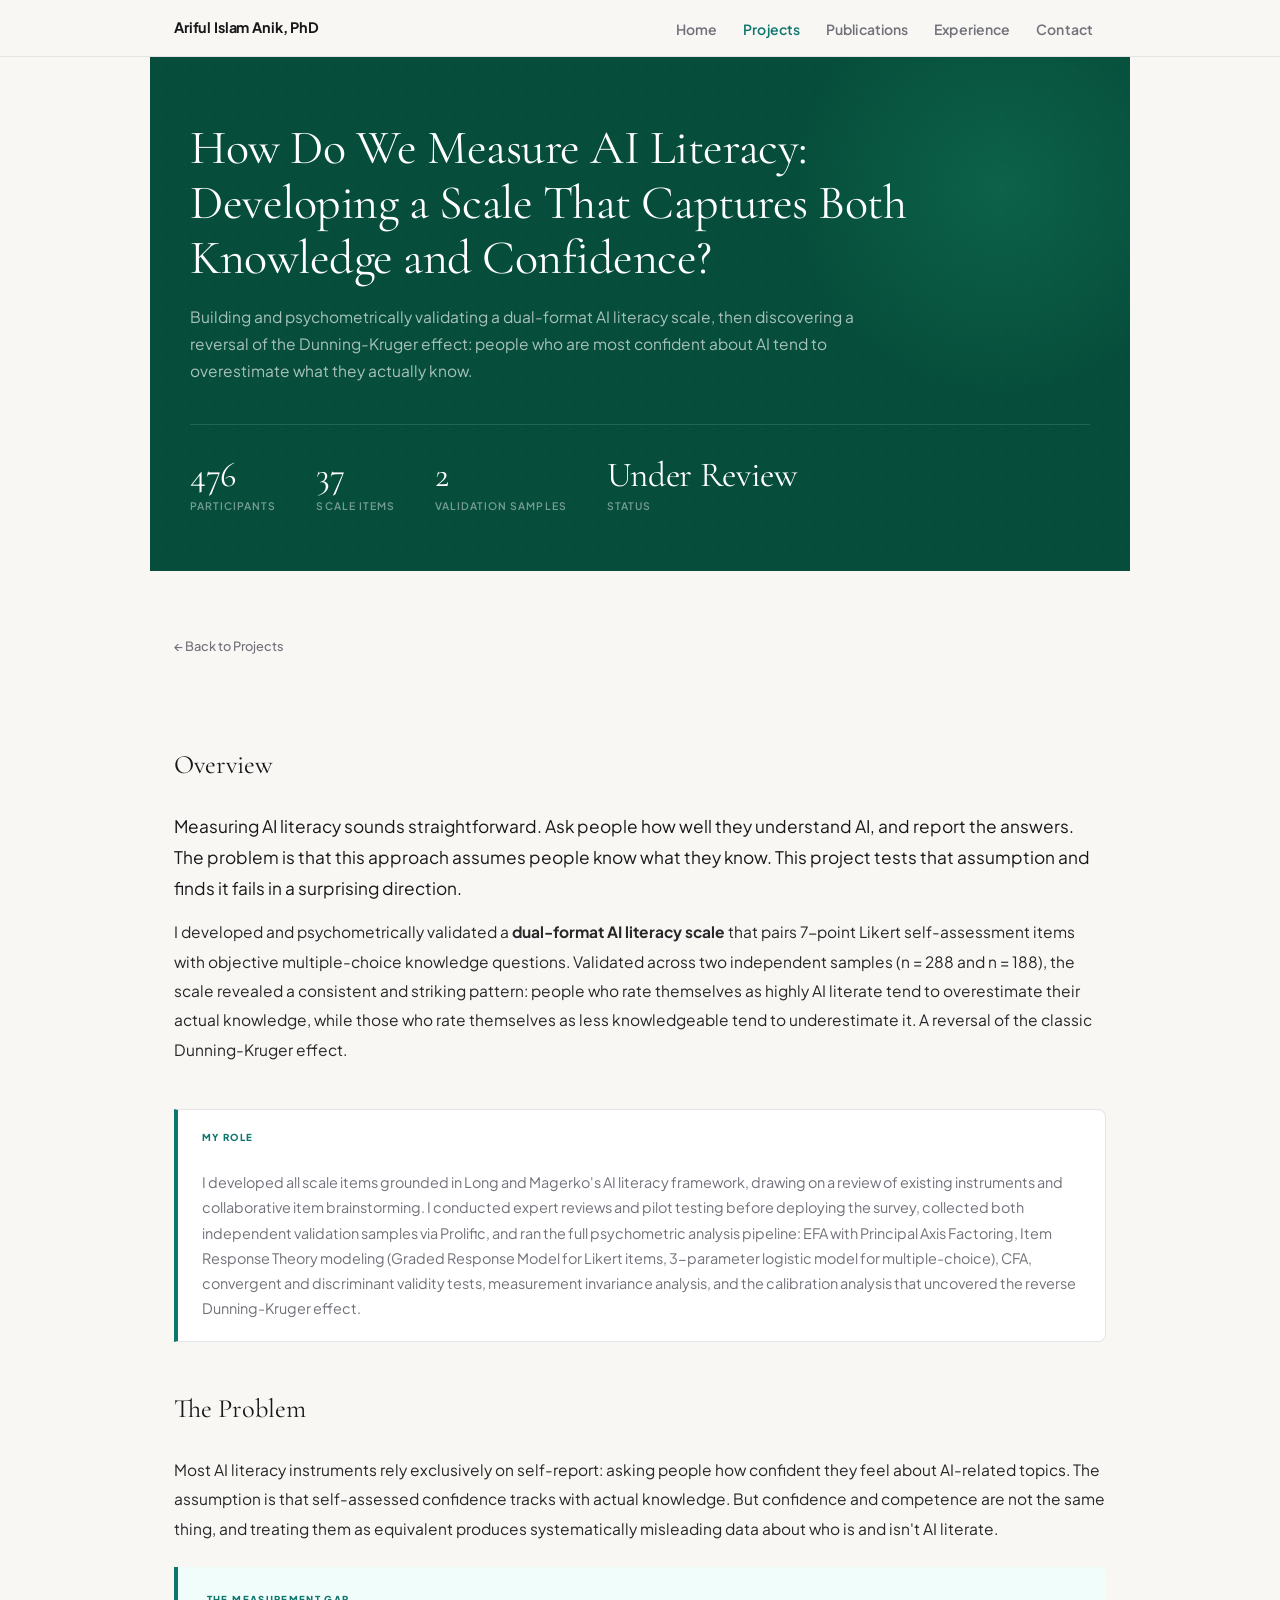
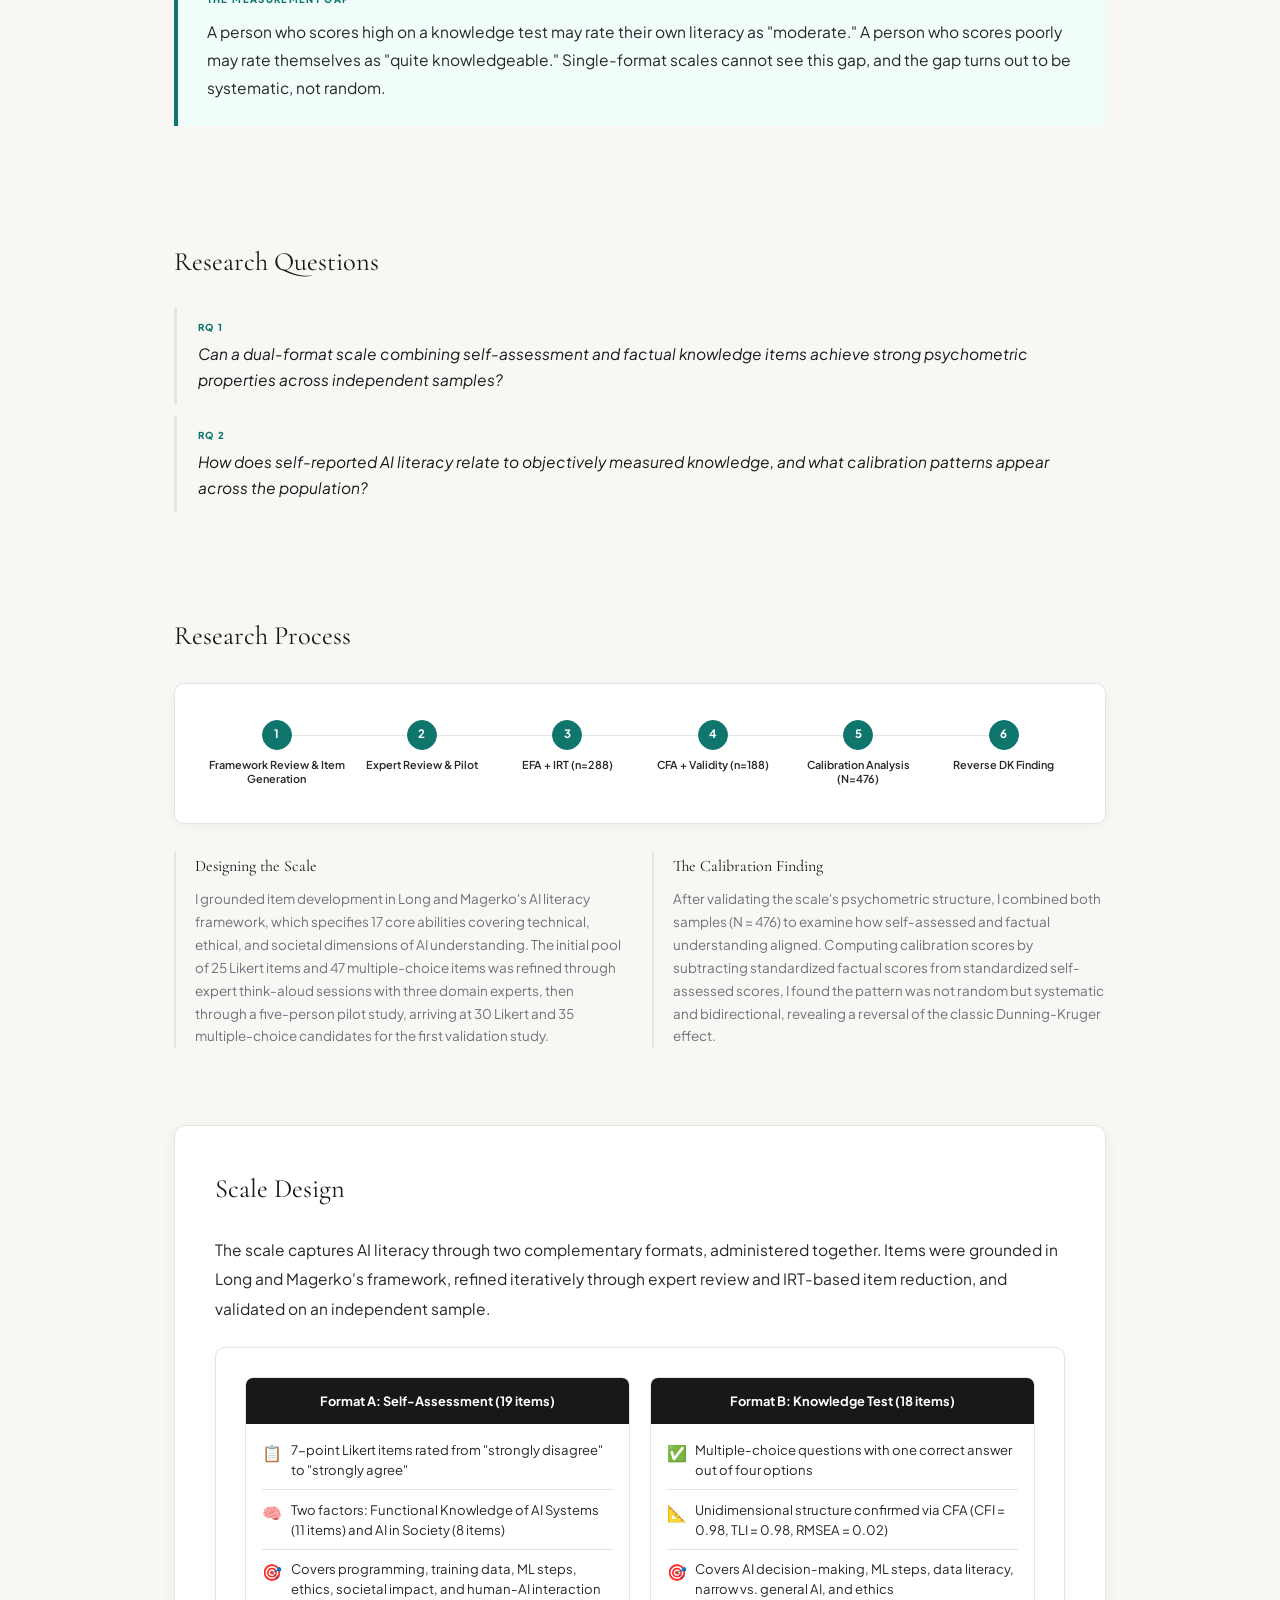
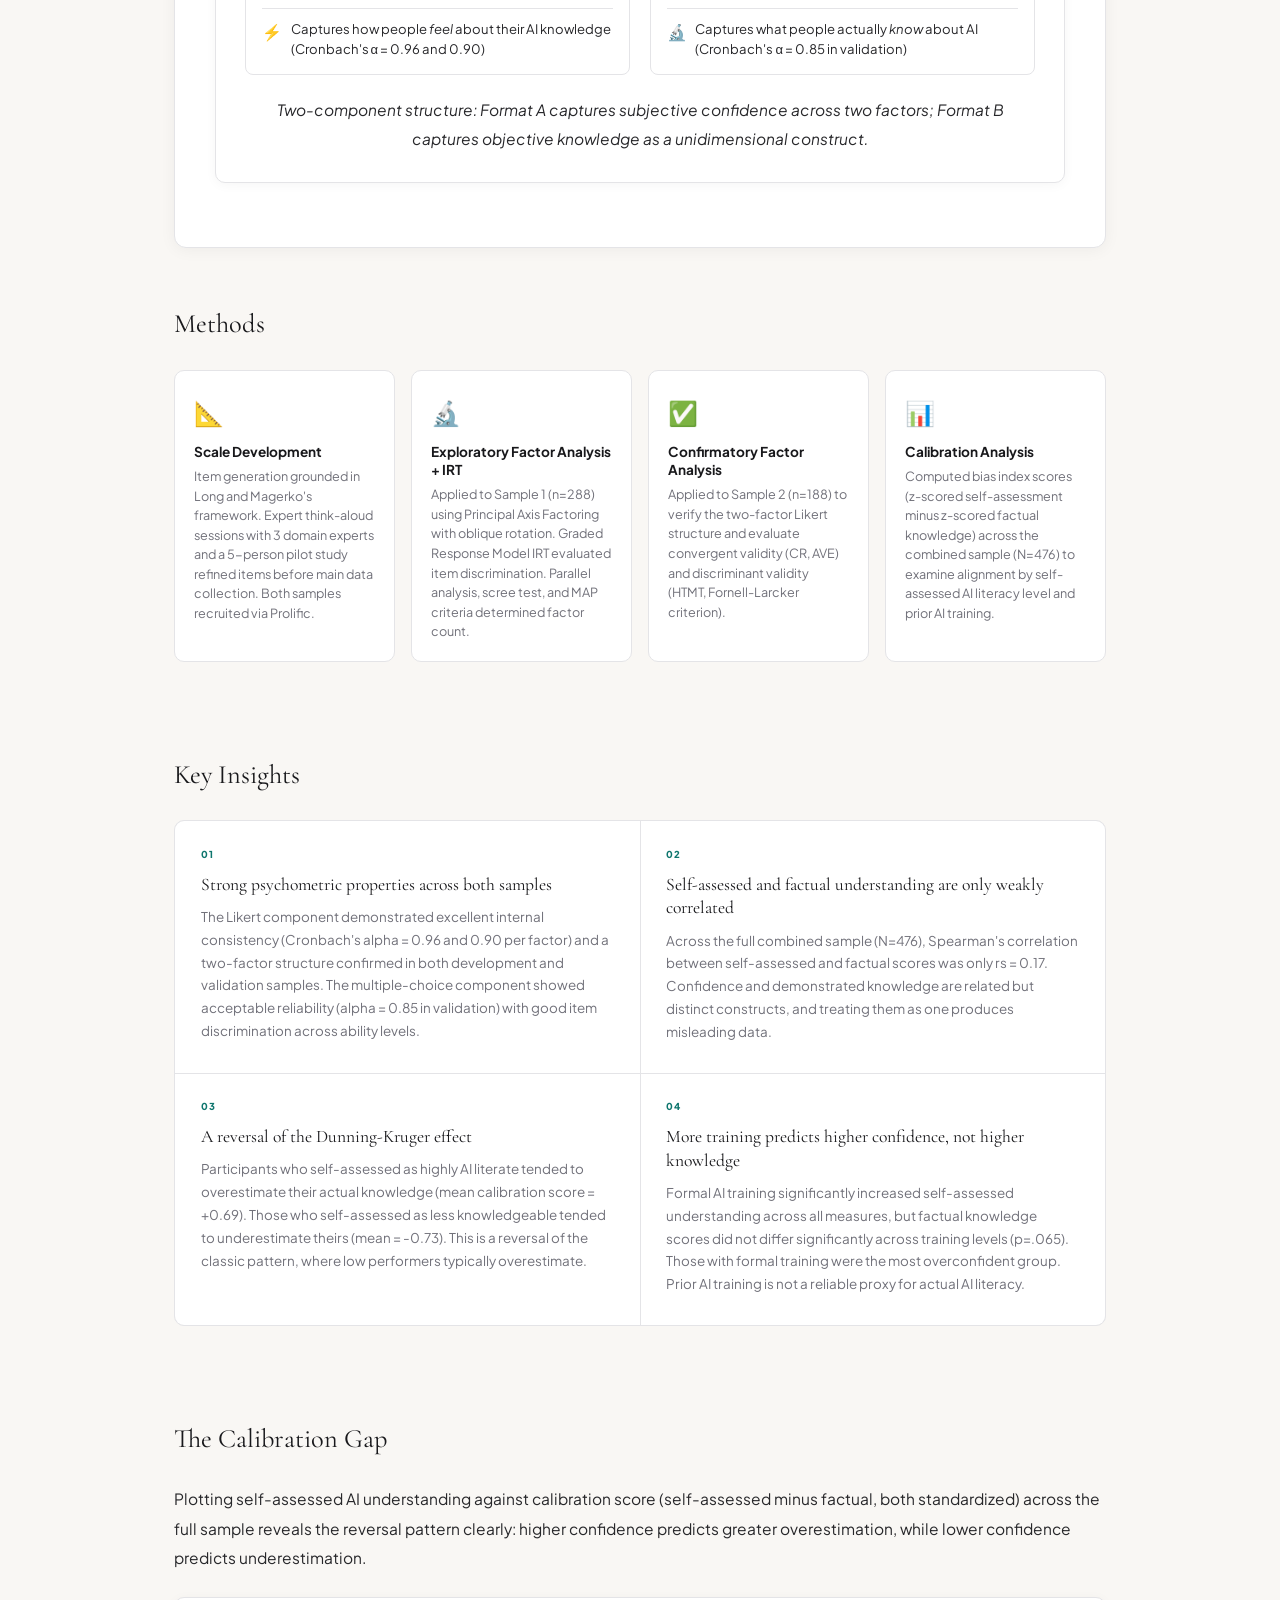
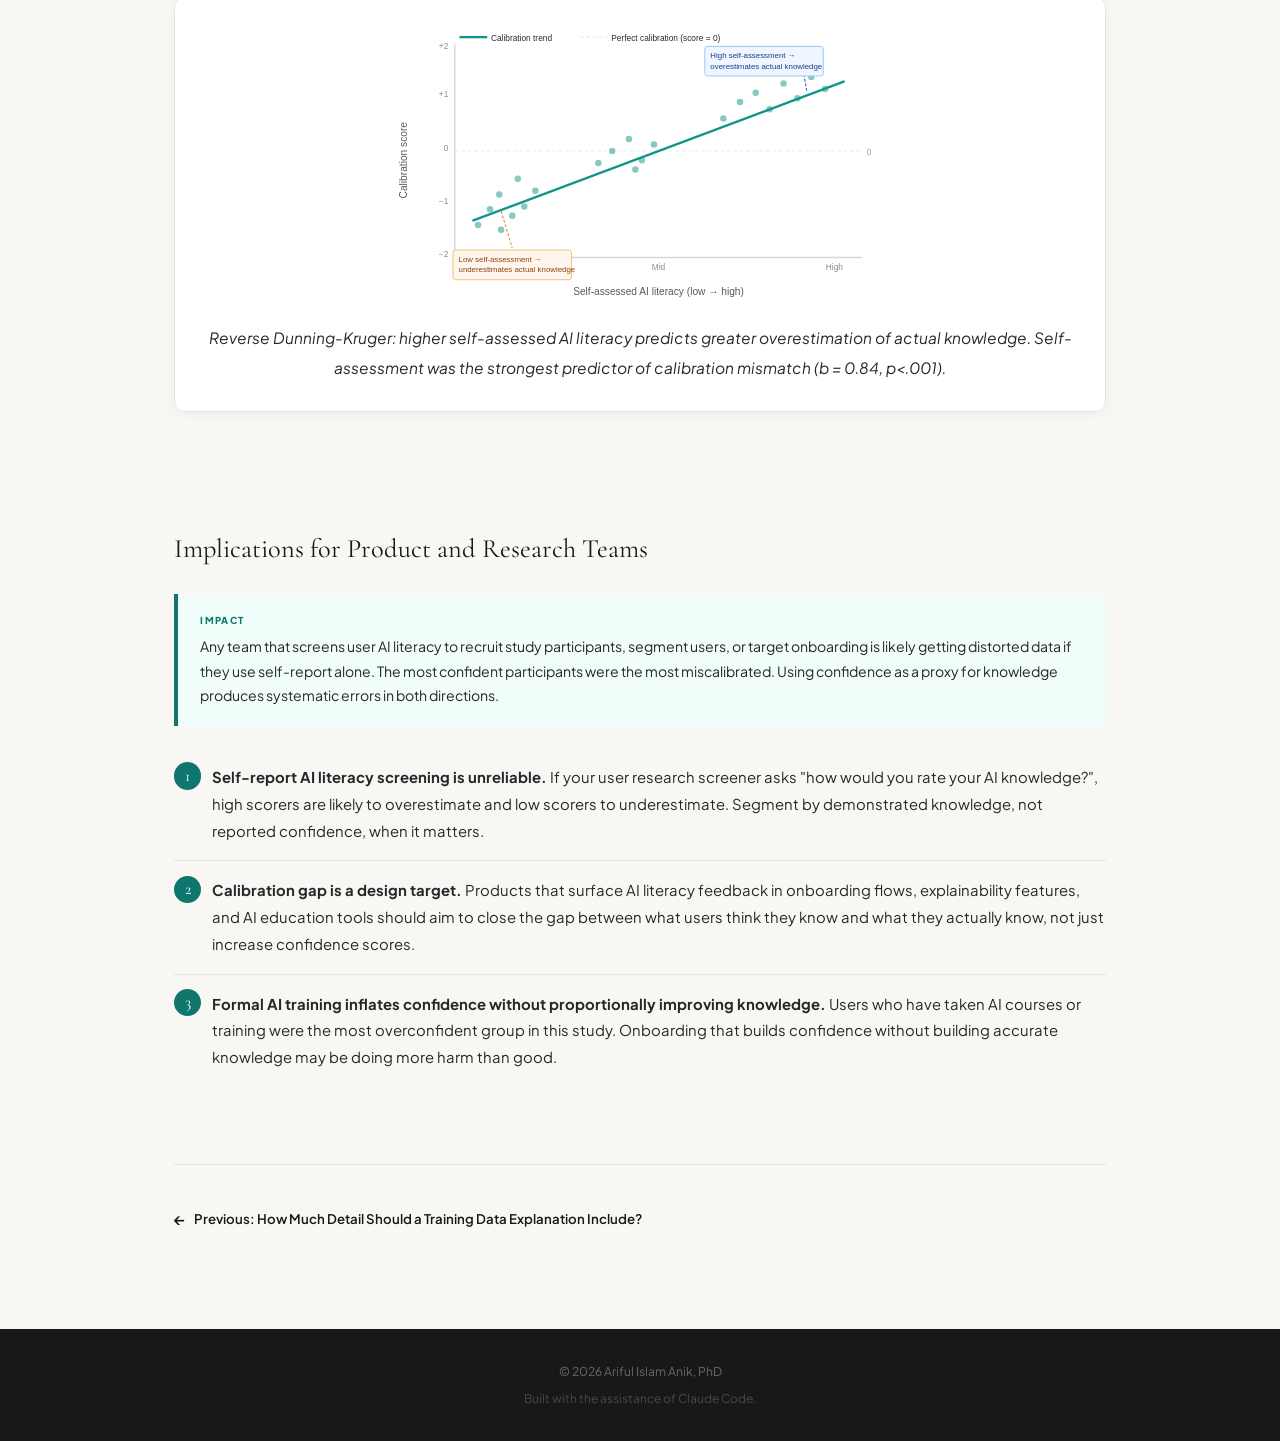
==== project-ailiteracy.html @ 16ef01c2 "Redesign industry portfolio: new visual identity and content updates - New font pairing (Cormorant G" ====
<!DOCTYPE html>
<html lang="en">
<head>
  <meta charset="UTF-8" />
  <meta name="viewport" content="width=device-width, initial-scale=1.0" />
  <title>How Do We Measure AI Literacy: Developing a Scale That Captures Both Knowledge and Confidence? | Ariful Islam Anik, PhD</title>
  <link rel="stylesheet" href="style.css" />
</head>
<body>

<header class="site-header">
  <nav class="nav-inner">
    <span class="nav-brand">Ariful Islam Anik, PhD</span>
    <ul class="nav-links">
      <li><a href="index.html">Home</a></li>
      <li><a href="projects.html" class="active">Projects</a></li>
      <li><a href="publications.html">Publications</a></li>
      <li><a href="service.html">Experience</a></li>
      <li><a href="index.html#contact">Contact</a></li>
    </ul>
  </nav>
</header>

<main class="page-wrap">

  <!-- Hero -->
  <div class="proj-hero c4">
    <h1>How Do We Measure AI Literacy: Developing a Scale That Captures Both Knowledge and Confidence?</h1>
    <p class="proj-tagline">Building and psychometrically validating a dual-format AI literacy scale, then discovering a reversal of the Dunning-Kruger effect: people who are most confident about AI tend to overestimate what they actually know.</p>
    <div class="hero-stats">
      <div class="hero-stat">
        <div class="hero-stat-val">476</div>
        <div class="hero-stat-label">Participants</div>
      </div>
      <div class="hero-stat">
        <div class="hero-stat-val">37</div>
        <div class="hero-stat-label">Scale Items</div>
      </div>
      <div class="hero-stat">
        <div class="hero-stat-val">2</div>
        <div class="hero-stat-label">Validation Samples</div>
      </div>
      <div class="hero-stat">
        <div class="hero-stat-val">Under Review</div>
        <div class="hero-stat-label">Status</div>
      </div>
    </div>
  </div>

  <a class="back-link" href="projects.html">← Back to Projects</a>

  <!-- Overview -->
  <div class="detail-section">
    <h2>Overview</h2>
    <p class="section-lead">
      Measuring AI literacy sounds straightforward. Ask people how well they understand AI,
      and report the answers. The problem is that this approach assumes people know what they know.
      This project tests that assumption and finds it fails in a surprising direction.
    </p>
    <p>
      I developed and psychometrically validated a <strong>dual-format AI literacy scale</strong>
      that pairs 7-point Likert self-assessment items with objective multiple-choice knowledge questions.
      Validated across two independent samples (n&thinsp;=&thinsp;288 and n&thinsp;=&thinsp;188),
      the scale revealed a consistent and striking pattern: people who rate themselves as highly
      AI literate tend to overestimate their actual knowledge, while those who rate themselves
      as less knowledgeable tend to underestimate it. A reversal of the classic Dunning-Kruger effect.
    </p>
  </div>

  <!-- My Role -->
  <div class="my-role-block">
    <div class="my-role-label">My Role</div>
    <p>I developed all scale items grounded in Long and Magerko's AI literacy framework, drawing on a review of existing instruments and collaborative item brainstorming. I conducted expert reviews and pilot testing before deploying the survey, collected both independent validation samples via Prolific, and ran the full psychometric analysis pipeline: EFA with Principal Axis Factoring, Item Response Theory modeling (Graded Response Model for Likert items, 3-parameter logistic model for multiple-choice), CFA, convergent and discriminant validity tests, measurement invariance analysis, and the calibration analysis that uncovered the reverse Dunning-Kruger effect.</p>
  </div>

  <!-- Problem -->
  <div class="detail-section">
    <h2>The Problem</h2>
    <p>
      Most AI literacy instruments rely exclusively on self-report: asking people how confident they
      feel about AI-related topics. The assumption is that self-assessed confidence tracks with
      actual knowledge. But confidence and competence are not the same thing, and treating them
      as equivalent produces systematically misleading data about who is and isn't AI literate.
    </p>
    <div class="highlight-box">
      <h4>The Measurement Gap</h4>
      <p>A person who scores high on a knowledge test may rate their own literacy as "moderate." A person who scores poorly may rate themselves as "quite knowledgeable." Single-format scales cannot see this gap, and the gap turns out to be systematic, not random.</p>
    </div>
  </div>

  <!-- Research Questions -->
  <div class="detail-section">
    <h2>Research Questions</h2>
    <div class="rq-block">
      <div class="rq-label">RQ 1</div>
      <p>Can a dual-format scale combining self-assessment and factual knowledge items achieve strong psychometric properties across independent samples?</p>
    </div>
    <div class="rq-block">
      <div class="rq-label">RQ 2</div>
      <p>How does self-reported AI literacy relate to objectively measured knowledge, and what calibration patterns appear across the population?</p>
    </div>
  </div>

  <!-- Research Process -->
  <div class="detail-section">
    <h2>Research Process</h2>
    <div class="visual-wrap">
      <div class="process-steps">
        <div class="process-step active">
          <div class="step-circle">1</div>
          <div class="step-label">Framework Review &amp; Item Generation</div>
        </div>
        <div class="process-step active">
          <div class="step-circle">2</div>
          <div class="step-label">Expert Review &amp; Pilot</div>
        </div>
        <div class="process-step active">
          <div class="step-circle">3</div>
          <div class="step-label">EFA + IRT (n=288)</div>
        </div>
        <div class="process-step active">
          <div class="step-circle">4</div>
          <div class="step-label">CFA + Validity (n=188)</div>
        </div>
        <div class="process-step active">
          <div class="step-circle">5</div>
          <div class="step-label">Calibration Analysis (N=476)</div>
        </div>
        <div class="process-step active">
          <div class="step-circle">6</div>
          <div class="step-label">Reverse DK Finding</div>
        </div>
      </div>
    </div>

    <div class="process-narrative">
      <div class="process-narrative-block">
        <h4>Designing the Scale</h4>
        <p>I grounded item development in Long and Magerko's AI literacy framework, which specifies 17 core abilities covering technical, ethical, and societal dimensions of AI understanding. The initial pool of 25 Likert items and 47 multiple-choice items was refined through expert think-aloud sessions with three domain experts, then through a five-person pilot study, arriving at 30 Likert and 35 multiple-choice candidates for the first validation study.</p>
      </div>
      <div class="process-narrative-block">
        <h4>The Calibration Finding</h4>
        <p>After validating the scale's psychometric structure, I combined both samples (N = 476) to examine how self-assessed and factual understanding aligned. Computing calibration scores by subtracting standardized factual scores from standardized self-assessed scores, I found the pattern was not random but systematic and bidirectional, revealing a reversal of the classic Dunning-Kruger effect.</p>
      </div>
    </div>
  </div>

  <!-- Scale Design -->
  <div class="detail-section featured">
    <h2>Scale Design</h2>
    <p>The scale captures AI literacy through two complementary formats, administered together. Items were grounded in Long and Magerko's framework, refined iteratively through expert review and IRT-based item reduction, and validated on an independent sample.</p>
    <div class="visual-wrap">
      <div class="scale-diagram">
        <div class="scale-col">
          <div class="scale-col-head">Format A: Self-Assessment (19 items)</div>
          <div class="scale-col-body">
            <div class="scale-item">
              <span class="scale-icon">📋</span>
              <span>7-point Likert items rated from "strongly disagree" to "strongly agree"</span>
            </div>
            <div class="scale-item">
              <span class="scale-icon">🧠</span>
              <span>Two factors: Functional Knowledge of AI Systems (11 items) and AI in Society (8 items)</span>
            </div>
            <div class="scale-item">
              <span class="scale-icon">🎯</span>
              <span>Covers programming, training data, ML steps, ethics, societal impact, and human-AI interaction</span>
            </div>
            <div class="scale-item">
              <span class="scale-icon">⚡</span>
              <span>Captures how people <em>feel</em> about their AI knowledge (Cronbach's &alpha; = 0.96 and 0.90)</span>
            </div>
          </div>
        </div>
        <div class="scale-col">
          <div class="scale-col-head">Format B: Knowledge Test (18 items)</div>
          <div class="scale-col-body">
            <div class="scale-item">
              <span class="scale-icon">✅</span>
              <span>Multiple-choice questions with one correct answer out of four options</span>
            </div>
            <div class="scale-item">
              <span class="scale-icon">📐</span>
              <span>Unidimensional structure confirmed via CFA (CFI = 0.98, TLI = 0.98, RMSEA = 0.02)</span>
            </div>
            <div class="scale-item">
              <span class="scale-icon">🎯</span>
              <span>Covers AI decision-making, ML steps, data literacy, narrow vs. general AI, and ethics</span>
            </div>
            <div class="scale-item">
              <span class="scale-icon">🔬</span>
              <span>Captures what people actually <em>know</em> about AI (Cronbach's &alpha; = 0.85 in validation)</span>
            </div>
          </div>
        </div>
      </div>
      <p class="visual-caption">Two-component structure: Format A captures subjective confidence across two factors; Format B captures objective knowledge as a unidimensional construct.</p>
    </div>
  </div>

  <!-- Methods -->
  <div class="detail-section">
    <h2>Methods</h2>
    <div class="method-grid">
      <div class="method-card">
        <span class="method-icon">📐</span>
        <h4>Scale Development</h4>
        <p>Item generation grounded in Long and Magerko's framework. Expert think-aloud sessions with 3 domain experts and a 5-person pilot study refined items before main data collection. Both samples recruited via Prolific.</p>
      </div>
      <div class="method-card">
        <span class="method-icon">🔬</span>
        <h4>Exploratory Factor Analysis + IRT</h4>
        <p>Applied to Sample 1 (n=288) using Principal Axis Factoring with oblique rotation. Graded Response Model IRT evaluated item discrimination. Parallel analysis, scree test, and MAP criteria determined factor count.</p>
      </div>
      <div class="method-card">
        <span class="method-icon">✅</span>
        <h4>Confirmatory Factor Analysis</h4>
        <p>Applied to Sample 2 (n=188) to verify the two-factor Likert structure and evaluate convergent validity (CR, AVE) and discriminant validity (HTMT, Fornell-Larcker criterion).</p>
      </div>
      <div class="method-card">
        <span class="method-icon">📊</span>
        <h4>Calibration Analysis</h4>
        <p>Computed bias index scores (z-scored self-assessment minus z-scored factual knowledge) across the combined sample (N=476) to examine alignment by self-assessed AI literacy level and prior AI training.</p>
      </div>
    </div>
  </div>

  <!-- Key Insights -->
  <div class="detail-section">
    <h2>Key Insights</h2>
    <div class="insight-grid">
      <div class="insight-card">
        <span class="insight-num">01</span>
        <h4>Strong psychometric properties across both samples</h4>
        <p>The Likert component demonstrated excellent internal consistency (Cronbach's alpha = 0.96 and 0.90 per factor) and a two-factor structure confirmed in both development and validation samples. The multiple-choice component showed acceptable reliability (alpha = 0.85 in validation) with good item discrimination across ability levels.</p>
      </div>
      <div class="insight-card">
        <span class="insight-num">02</span>
        <h4>Self-assessed and factual understanding are only weakly correlated</h4>
        <p>Across the full combined sample (N=476), Spearman's correlation between self-assessed and factual scores was only rs = 0.17. Confidence and demonstrated knowledge are related but distinct constructs, and treating them as one produces misleading data.</p>
      </div>
      <div class="insight-card">
        <span class="insight-num">03</span>
        <h4>A reversal of the Dunning-Kruger effect</h4>
        <p>Participants who self-assessed as highly AI literate tended to overestimate their actual knowledge (mean calibration score = +0.69). Those who self-assessed as less knowledgeable tended to underestimate theirs (mean = -0.73). This is a reversal of the classic pattern, where low performers typically overestimate.</p>
      </div>
      <div class="insight-card">
        <span class="insight-num">04</span>
        <h4>More training predicts higher confidence, not higher knowledge</h4>
        <p>Formal AI training significantly increased self-assessed understanding across all measures, but factual knowledge scores did not differ significantly across training levels (p=.065). Those with formal training were the most overconfident group. Prior AI training is not a reliable proxy for actual AI literacy.</p>
      </div>
    </div>
  </div>

  <!-- Calibration Chart -->
  <div class="detail-section">
    <h2>The Calibration Gap</h2>
    <p>
      Plotting self-assessed AI understanding against calibration score (self-assessed minus factual, both standardized)
      across the full sample reveals the reversal pattern clearly: higher confidence predicts greater overestimation,
      while lower confidence predicts underestimation.
    </p>
    <div class="visual-wrap dk-chart-wrap">
      <svg viewBox="0 0 540 300" xmlns="http://www.w3.org/2000/svg"
           style="max-width:500px; margin:0 auto; display:block; font-family:'Segoe UI',sans-serif;">

        <!-- Axes -->
        <line x1="70" y1="20" x2="70" y2="250" stroke="#d0d7de" stroke-width="1.5"/>
        <line x1="70" y1="250" x2="510" y2="250" stroke="#d0d7de" stroke-width="1.5"/>

        <!-- Zero calibration line -->
        <line x1="70" y1="135" x2="510" y2="135" stroke="#e5e7eb" stroke-width="1" stroke-dasharray="4,3"/>
        <text x="515" y="139" font-size="9" fill="#9ca3af">0</text>

        <!-- Axis labels -->
        <text x="18" y="145" font-size="11" fill="#5a5a5a" text-anchor="middle"
              transform="rotate(-90,18,145)">Calibration score</text>
        <text x="290" y="290" font-size="11" fill="#5a5a5a" text-anchor="middle">Self-assessed AI literacy (low &#8594; high)</text>

        <!-- Y axis ticks -->
        <text x="63" y="250" font-size="9" fill="#8a8a8a" text-anchor="end">&#8722;2</text>
        <text x="63" y="192" font-size="9" fill="#8a8a8a" text-anchor="end">&#8722;1</text>
        <text x="63" y="135" font-size="9" fill="#8a8a8a" text-anchor="end">0</text>
        <text x="63" y="77"  font-size="9" fill="#8a8a8a" text-anchor="end">+1</text>
        <text x="63" y="25"  font-size="9" fill="#8a8a8a" text-anchor="end">+2</text>

        <!-- X axis ticks -->
        <text x="100" y="263" font-size="9" fill="#8a8a8a" text-anchor="middle">Low</text>
        <text x="290" y="263" font-size="9" fill="#8a8a8a" text-anchor="middle">Mid</text>
        <text x="480" y="263" font-size="9" fill="#8a8a8a" text-anchor="middle">High</text>

        <!-- Scatter cloud (underestimators on left) -->
        <circle cx="95"  cy="215" r="3.5" fill="#0e9488" opacity="0.5"/>
        <circle cx="108" cy="198" r="3.5" fill="#0e9488" opacity="0.5"/>
        <circle cx="120" cy="220" r="3.5" fill="#0e9488" opacity="0.5"/>
        <circle cx="132" cy="205" r="3.5" fill="#0e9488" opacity="0.5"/>
        <circle cx="118" cy="182" r="3.5" fill="#0e9488" opacity="0.5"/>
        <circle cx="145" cy="195" r="3.5" fill="#0e9488" opacity="0.5"/>
        <circle cx="157" cy="178" r="3.5" fill="#0e9488" opacity="0.5"/>
        <circle cx="138" cy="165" r="3.5" fill="#0e9488" opacity="0.5"/>

        <!-- Middle cluster (near calibrated) -->
        <circle cx="225" cy="148" r="3.5" fill="#0e9488" opacity="0.5"/>
        <circle cx="240" cy="135" r="3.5" fill="#0e9488" opacity="0.5"/>
        <circle cx="258" cy="122" r="3.5" fill="#0e9488" opacity="0.5"/>
        <circle cx="272" cy="145" r="3.5" fill="#0e9488" opacity="0.5"/>
        <circle cx="285" cy="128" r="3.5" fill="#0e9488" opacity="0.5"/>
        <circle cx="265" cy="155" r="3.5" fill="#0e9488" opacity="0.5"/>

        <!-- Scatter cloud (overestimators on right) -->
        <circle cx="360" cy="100" r="3.5" fill="#0e9488" opacity="0.5"/>
        <circle cx="378" cy="82"  r="3.5" fill="#0e9488" opacity="0.5"/>
        <circle cx="395" cy="72"  r="3.5" fill="#0e9488" opacity="0.5"/>
        <circle cx="410" cy="90"  r="3.5" fill="#0e9488" opacity="0.5"/>
        <circle cx="425" cy="62"  r="3.5" fill="#0e9488" opacity="0.5"/>
        <circle cx="440" cy="78"  r="3.5" fill="#0e9488" opacity="0.5"/>
        <circle cx="455" cy="55"  r="3.5" fill="#0e9488" opacity="0.5"/>
        <circle cx="470" cy="68"  r="3.5" fill="#0e9488" opacity="0.5"/>

        <!-- Regression line (upward slope: low self-assess → underestimate, high → overestimate) -->
        <line x1="90" y1="210" x2="490" y2="60" stroke="#0e9488" stroke-width="2.5" stroke-linecap="round"/>

        <!-- Annotation: left (underestimation) -->
        <line x1="120" y1="200" x2="132" y2="240" stroke="#d97706" stroke-width="1" stroke-dasharray="3,2"/>
        <rect x="68" y="242" width="128" height="32" rx="3" fill="rgba(255,247,237,0.95)" stroke="#f0c070" stroke-width="1"/>
        <text x="74" y="255" font-size="8.5" fill="#92400e">Low self-assessment &#8594;</text>
        <text x="74" y="266" font-size="8.5" fill="#92400e">underestimates actual knowledge</text>

        <!-- Annotation: right (overestimation) -->
        <line x1="450" y1="70" x2="445" y2="40" stroke="#1e40af" stroke-width="1" stroke-dasharray="3,2"/>
        <rect x="340" y="22" width="128" height="32" rx="3" fill="rgba(239,246,255,0.95)" stroke="#93c5fd" stroke-width="1"/>
        <text x="346" y="35" font-size="8.5" fill="#1e3a8a">High self-assessment &#8594;</text>
        <text x="346" y="46" font-size="8.5" fill="#1e3a8a">overestimates actual knowledge</text>

        <!-- Legend -->
        <line x1="75" y1="12" x2="105" y2="12" stroke="#0e9488" stroke-width="2.5"/>
        <text x="109" y="16" font-size="9" fill="#2c2c2c">Calibration trend</text>
        <line x1="205" y1="12" x2="235" y2="12" stroke="#e5e7eb" stroke-width="1" stroke-dasharray="4,3"/>
        <text x="239" y="16" font-size="9" fill="#2c2c2c">Perfect calibration (score = 0)</text>
      </svg>
      <p class="visual-caption">Reverse Dunning-Kruger: higher self-assessed AI literacy predicts greater overestimation of actual knowledge. Self-assessment was the strongest predictor of calibration mismatch (b = 0.84, p&lt;.001).</p>
    </div>
  </div>

  <!-- Implications -->
  <div class="detail-section">
    <h2>Implications for Product and Research Teams</h2>
    <div class="outcome-note">
      <span class="outcome-label">Impact</span>
      Any team that screens user AI literacy to recruit study participants, segment users, or target onboarding is likely getting distorted data if they use self-report alone. The most confident participants were the most miscalibrated. Using confidence as a proxy for knowledge produces systematic errors in both directions.
    </div>
    <ol class="impl-list">
      <li><strong>Self-report AI literacy screening is unreliable.</strong> If your user research screener asks "how would you rate your AI knowledge?", high scorers are likely to overestimate and low scorers to underestimate. Segment by demonstrated knowledge, not reported confidence, when it matters.</li>
      <li><strong>Calibration gap is a design target.</strong> Products that surface AI literacy feedback in onboarding flows, explainability features, and AI education tools should aim to close the gap between what users think they know and what they actually know, not just increase confidence scores.</li>
      <li><strong>Formal AI training inflates confidence without proportionally improving knowledge.</strong> Users who have taken AI courses or training were the most overconfident group in this study. Onboarding that builds confidence without building accurate knowledge may be doing more harm than good.</li>
    </ol>
  </div>

  <!-- Project navigation -->
  <div class="proj-pagination">
    <a href="project-iui2026.html" class="proj-prev-link">
      <span class="proj-prev-arrow">←</span>
      Previous: How Much Detail Should a Training Data Explanation Include?
    </a>
    <span></span>
  </div>

</main>

<script>
  document.querySelectorAll('.carousel').forEach(carousel => {
    const slides = carousel.querySelectorAll('.carousel-slide');
    const dots = carousel.querySelectorAll('.carousel-dot');
    let current = 0;

    function goTo(index) {
      slides[current].classList.remove('active');
      dots[current].classList.remove('active');
      current = (index + slides.length) % slides.length;
      slides[current].classList.add('active');
      dots[current].classList.add('active');
    }

    carousel.querySelector('.prev').addEventListener('click', () => goTo(current - 1));
    carousel.querySelector('.next').addEventListener('click', () => goTo(current + 1));
    dots.forEach((dot, i) => dot.addEventListener('click', () => goTo(i)));
  });
</script>

<footer class="site-footer">
  <p>&copy; 2026 Ariful Islam Anik, PhD</p>
  <p style="font-size: 0.75rem; margin-top: 0.4rem; opacity: 0.6;">Built with the assistance of <a href="https://claude.ai/code" target="_blank" rel="noopener">Claude Code</a>.</p>
</footer>

</body>
</html>
---- style.css ----
/* =====================================================
   Portfolio — Ariful Islam Anik
   Redesigned: warm editorial aesthetic
   ===================================================== */

@import url('https://fonts.googleapis.com/css2?family=Cormorant+Garamond:ital,wght@0,300;0,400;0,500;0,600;1,300;1,400;1,500;1,600&family=Plus+Jakarta+Sans:ital,wght@0,300;0,400;0,500;0,600;0,700;0,800;1,400&display=swap');

*, *::before, *::after { box-sizing: border-box; margin: 0; padding: 0; }

:root {
  --navy:      #18181b;
  --accent:    #3f3f46;
  --accent-lt: #71717a;
  --teal:      #0f766e;
  --teal-lt:   #14b8a6;
  --amber:     #0f766e;
  --text:      #27272a;
  --muted:     #71717a;
  --border:    #e4e4e7;
  --bg:        #f9f7f4;
  --white:     #ffffff;
  --card-bg:   #ffffff;
  --tag-bg:    #f4f4f5;
  --tag-fg:    #52525b;
  --font-body: 'Plus Jakarta Sans', 'Segoe UI', sans-serif;
  --font-ui:   'Plus Jakarta Sans', 'Segoe UI', sans-serif;
  --font-display: 'Cormorant Garamond', Georgia, serif;
  --max-w:     980px;
  --radius:    6px;
}

html { scroll-behavior: smooth; }

body {
  font-family: var(--font-body);
  font-size: 15.5px;
  line-height: 1.75;
  color: var(--text);
  background: var(--bg);
  -webkit-font-smoothing: antialiased;
}

a { color: var(--teal); text-decoration: none; }
a:hover { color: var(--teal); text-decoration: underline; }
img { max-width: 100%; display: block; }

/* ── Navigation ─────────────────────────────────── */
.site-header {
  background: var(--bg);
  border-bottom: 1px solid var(--border);
  position: sticky; top: 0; z-index: 100;
}
.nav-inner {
  max-width: var(--max-w);
  margin: 0 auto; padding: 0 1.5rem;
  display: flex; align-items: center;
  justify-content: space-between; height: 56px;
}
.nav-brand {
  font-family: var(--font-ui);
  font-size: 0.9rem; font-weight: 700;
  font-style: normal;
  color: var(--navy); letter-spacing: -0.01em;
}
.nav-links { list-style: none; display: flex; gap: 0; }
.nav-links a {
  font-family: var(--font-ui); font-size: 0.875rem;
  font-weight: 600;
  color: var(--muted);
  padding: 0.35rem 0.8rem; border-radius: var(--radius);
  transition: color 0.15s;
  letter-spacing: 0.01em;
}
.nav-links a:hover { color: var(--navy); text-decoration: none; background: none; }
.nav-links a.active { color: var(--teal); font-weight: 600; text-decoration: none; background: none; }

/* ── Page wrapper ───────────────────────────────── */
.page-wrap {
  max-width: var(--max-w);
  margin: 0 auto; padding: 2.5rem 1.5rem 6rem;
}

/* ── Section titles ─────────────────────────────── */
.section-title {
  font-family: var(--font-display);
  font-size: 1.5rem; font-weight: 400; font-style: normal;
  color: var(--navy); margin-bottom: 1.4rem;
  display: block;
}
.section-title::before { display: none; }
section { margin-bottom: 3.5rem; }

/* ── Hero / About ───────────────────────────────── */
.hero {
  display: flex; gap: 3rem;
  align-items: flex-start;
  background: #f0fdfa;
  border-bottom: 1px solid #cceae4;
  margin: -2.5rem -1.5rem 3.5rem;
  padding: 4rem 2.5rem 3.5rem;
  position: relative; overflow: hidden;
}
.hero::before {
  content: '';
  position: absolute; inset: 0;
  background-image: radial-gradient(circle, rgba(15,118,110,0.06) 1px, transparent 1px);
  background-size: 28px 28px;
  pointer-events: none;
}
.hero::after {
  content: '';
  position: absolute; right: -80px; top: -80px;
  width: 400px; height: 400px;
  border-radius: 50%;
  background: radial-gradient(circle, rgba(15,118,110,0.08) 0%, transparent 65%);
  pointer-events: none;
}
.hero-photo {
  flex-shrink: 0; width: 148px; height: 148px;
  border-radius: 50%; object-fit: cover;
  border: 2px solid #cceae4;
  box-shadow: 0 8px 30px rgba(0,0,0,0.1);
  position: relative; z-index: 1;
}
.hero-photo-placeholder {
  flex-shrink: 0; width: 148px; height: 148px;
  border-radius: 50%;
  background: rgba(15,118,110,0.08);
  display: flex; align-items: center; justify-content: center;
  font-family: var(--font-ui); font-size: 2.5rem;
  font-weight: 700; color: var(--teal);
  position: relative; z-index: 1;
}
.hero-body { position: relative; z-index: 1; }
.hero-body h1 {
  font-family: var(--font-display); font-size: 2.6rem;
  font-weight: 400; color: var(--navy);
  line-height: 1.1; margin-bottom: 0.4rem;
  letter-spacing: -0.02em;
}
.hero-body .title-line {
  font-family: var(--font-ui); font-size: 0.82rem; font-weight: 600;
  color: var(--teal); margin-bottom: 0.2rem; letter-spacing: 0.06em;
  text-transform: uppercase;
}
.hero-body .affil-line {
  font-family: var(--font-ui); font-size: 0.84rem;
  color: var(--muted); margin-bottom: 1.6rem;
}
.hero-body .affil-line a { color: var(--muted); }
.hero-body .affil-line a:hover { color: var(--navy); text-decoration: none; }
.hero-bio { font-size: 0.92rem; line-height: 1.8; color: var(--text); margin-bottom: 1rem; }
.hero-links { display: flex; flex-wrap: wrap; gap: 0.6rem; }

/* ── Hero actions + socials ─────────────────────── */
.hero-actions { display: flex; align-items: center; gap: 1.2rem; flex-wrap: wrap; }
.hero-socials {
  display: flex; align-items: center; gap: 0.3rem;
  padding-left: 1rem;
  border-left: 1px solid rgba(15,118,110,0.2);
}
.hero-social-icon {
  display: inline-flex; align-items: center; justify-content: center;
  width: 32px; height: 32px; border-radius: 50%;
  color: var(--teal);
  border: 1px solid rgba(15,118,110,0.25);
  background: rgba(255,255,255,0.7); transition: all 0.15s;
  text-decoration: none; flex-shrink: 0;
}
.hero-social-icon svg { width: 14px; height: 14px; fill: currentColor; }
.hero-social-icon:hover {
  color: #fff; border-color: var(--teal);
  background: var(--teal); text-decoration: none;
}

/* ── Buttons ────────────────────────────────────── */
.btn {
  display: inline-flex; align-items: center; gap: 0.4rem;
  font-family: var(--font-ui); font-size: 0.8rem;
  font-weight: 600; letter-spacing: 0.02em;
  padding: 0.5rem 1.1rem; border-radius: var(--radius);
  transition: all 0.18s ease;
  cursor: pointer; text-decoration: none;
}
.btn-primary { background: var(--teal); color: #fff; border: 1px solid var(--teal); }
.btn-primary:hover { background: #0a6962; border-color: #0a6962; color: #fff; text-decoration: none; box-shadow: 0 4px 14px rgba(15,118,110,0.3); }
.btn-outline { background: rgba(255,255,255,0.7); color: var(--navy); border: 1px solid rgba(24,24,27,0.2); }
.btn-outline:hover { background: #fff; color: var(--navy); border-color: var(--navy); text-decoration: none; }

/* ── Research / Areas of Expertise ─────────────── */
.interest-grid { display: grid; grid-template-columns: repeat(auto-fit, minmax(240px, 1fr)); gap: 1.2rem; }
.interest-card {
  background: var(--card-bg); border: 1px solid var(--border);
  border-radius: 10px; padding: 1.6rem 1.5rem 1.4rem;
  transition: box-shadow 0.2s, transform 0.2s;
}
.interest-card:hover {
  box-shadow: 0 8px 28px rgba(0,0,0,0.07);
  transform: translateY(-2px);
}
.interest-card h3 {
  font-family: var(--font-ui); font-size: 0.92rem;
  font-weight: 700; color: var(--navy); margin-bottom: 0.55rem;
}
.interest-card p { font-size: 0.85rem; color: var(--muted); line-height: 1.65; }

/* ── News ───────────────────────────────────────── */
.news-list { list-style: none; }
.news-list li {
  display: flex; gap: 1.2rem;
  padding: 1rem 0; border-bottom: 1px solid var(--border);
  font-size: 0.9rem; line-height: 1.65;
}
.news-list li:last-child { border-bottom: none; }
.news-date {
  font-family: var(--font-ui); font-size: 0.72rem; font-weight: 700;
  color: var(--teal); white-space: nowrap;
  padding-top: 0.1rem; min-width: 80px;
  text-transform: uppercase; letter-spacing: 0.06em;
}

/* ── CV ─────────────────────────────────────────── */
.cv-box {
  background: var(--card-bg); border: 1px solid var(--border);
  border-radius: var(--radius); padding: 1.5rem 1.8rem;
  display: flex; align-items: center;
  justify-content: space-between; gap: 1rem; flex-wrap: wrap;
}
.cv-box p { font-size: 0.92rem; color: var(--muted); max-width: 560px; }

/* ── Contact ────────────────────────────────────── */
.contact-grid { display: grid; grid-template-columns: 1fr 1fr; gap: 1.5rem; }
.contact-info dt {
  font-family: var(--font-ui); font-size: 0.72rem;
  font-weight: 700; text-transform: uppercase;
  letter-spacing: 0.1em; color: var(--muted); margin-top: 1rem;
}
.contact-info dt:first-child { margin-top: 0; }
.contact-info dd { font-size: 0.92rem; color: var(--text); margin-left: 0; }
.contact-link-item {
  display: flex; align-items: center; gap: 0.6rem;
  font-family: var(--font-ui); font-size: 0.88rem;
  color: var(--teal); padding: 0.6rem 0.9rem;
  border: 1px solid var(--border); border-radius: var(--radius);
  transition: all 0.15s; margin-top: 0.5rem;
  background: var(--white);
}
.contact-link-item:first-child { margin-top: 0; }
.contact-link-item:hover { border-color: var(--teal); background: #f0fdfa; text-decoration: none; }
.contact-link-item:hover .contact-icon { fill: var(--teal); }
.contact-icon { width: 18px; height: 18px; fill: var(--teal); flex-shrink: 0; }

/* ── Footer ─────────────────────────────────────── */
.site-footer {
  background: var(--navy);
  color: rgba(255,255,255,0.35);
  text-align: center; padding: 2rem 1rem;
  font-family: var(--font-ui); font-size: 0.76rem;
}
.site-footer a { color: rgba(255,255,255,0.35); }
.site-footer a:hover { color: var(--teal-lt); text-decoration: none; }

/* ── Page header ────────────────────────────────── */
.page-header {
  padding: 2.5rem 0 2rem;
  margin-bottom: 2rem;
}
.page-header h1 {
  font-family: var(--font-display); font-size: 2.4rem;
  font-weight: 400; font-style: normal;
  color: var(--navy); margin-bottom: 0.4rem;
}
.page-header p { font-size: 0.92rem; color: var(--muted); }

/* ── Tag pills ──────────────────────────────────── */
.tag {
  font-family: var(--font-ui); font-size: 0.7rem; font-weight: 600;
  background: var(--tag-bg); color: var(--tag-fg);
  padding: 0.2rem 0.6rem; border-radius: 20px;
  letter-spacing: 0.01em;
}

/* ==============================================
   PROJECTS GRID (projects.html)
   ============================================== */
.projects-grid {
  display: grid;
  grid-template-columns: repeat(2, 1fr);
  gap: 1.5rem;
}

.proj-card {
  background: var(--card-bg);
  border: 1px solid var(--border);
  border-radius: 12px;
  overflow: hidden;
  text-decoration: none;
  display: flex; flex-direction: column;
  transition: box-shadow 0.25s, transform 0.25s;
  cursor: pointer;
  box-shadow: 0 2px 8px rgba(0,0,0,0.04);
}
.proj-card:hover {
  box-shadow: 0 20px 50px rgba(0,0,0,0.12);
  transform: translateY(-5px);
  text-decoration: none;
}

.proj-strip {
  padding: 2rem 1.8rem 1.6rem;
  position: relative;
  overflow: hidden;
  min-height: 200px;
  display: flex;
  flex-direction: column;
  justify-content: flex-end;
}
.proj-strip.c1 { background: #1e1b4b; }
.proj-strip.c2 { background: #134e4a; }
.proj-strip.c3 { background: #312e81; }
.proj-strip.c4 { background: #064e3b; }

.proj-strip::before {
  content: '';
  position: absolute; inset: 0;
  background-image: radial-gradient(circle, rgba(255,255,255,0.04) 1px, transparent 1px);
  background-size: 20px 20px;
  pointer-events: none;
}
.proj-strip::after {
  content: '';
  position: absolute; right: -40px; top: -40px;
  width: 220px; height: 220px;
  border-radius: 50%;
  opacity: 0.12;
  pointer-events: none;
}
.proj-strip.c1::after { background: radial-gradient(circle, #818cf8 0%, transparent 70%); }
.proj-strip.c2::after { background: radial-gradient(circle, #2dd4bf 0%, transparent 70%); }
.proj-strip.c3::after { background: radial-gradient(circle, #a78bfa 0%, transparent 70%); }
.proj-strip.c4::after { background: radial-gradient(circle, #34d399 0%, transparent 70%); }

.proj-num {
  font-family: var(--font-ui);
  font-size: 0.65rem; font-weight: 700;
  letter-spacing: 0.14em; text-transform: uppercase;
  margin-bottom: 0.9rem; display: block;
  color: rgba(255,255,255,0.45);
  position: relative; z-index: 1;
}
.proj-strip h2 {
  font-family: var(--font-ui); font-size: 1.05rem;
  font-weight: 700; color: #fff;
  line-height: 1.3; margin-bottom: 0.5rem;
  position: relative; z-index: 1;
}
.proj-strip .proj-tagline {
  font-size: 0.82rem; color: rgba(255,255,255,0.6);
  line-height: 1.55; position: relative; z-index: 1;
}

.proj-body {
  padding: 1.2rem 1.5rem 1.4rem;
  flex: 1; display: flex;
  flex-direction: column; justify-content: space-between;
}

.proj-tags { display: flex; flex-wrap: wrap; gap: 0.4rem; margin-bottom: 1.2rem; }
.proj-tags .tag {
  background: var(--tag-bg); color: var(--tag-fg);
  border: none;
  font-size: 0.68rem;
  padding: 0.18rem 0.55rem;
  border-radius: 20px;
  cursor: pointer;
  transition: background 0.15s, color 0.15s;
}
.proj-tags .tag:hover { background: #e4e4e7; color: var(--navy); }
.proj-tags .tag.tag-active { background: var(--teal); color: #fff; }
.proj-card.card-hidden { display: none; }

.proj-cta {
  font-family: var(--font-ui); font-size: 0.78rem;
  font-weight: 700; color: var(--teal);
  display: inline-flex; align-items: center; gap: 0.3rem;
  margin-top: auto; letter-spacing: 0.01em;
}
.proj-card:hover .proj-cta { color: var(--navy); }

/* ==============================================
   PROJECT DETAIL PAGE
   ============================================== */
.proj-hero {
  padding: 4rem 2.5rem 3.5rem;
  margin: -2.5rem -1.5rem 4rem;
  position: relative; overflow: hidden;
}
.proj-hero::before {
  content: '';
  position: absolute; inset: 0;
  background-image: radial-gradient(circle, rgba(255,255,255,0.025) 1px, transparent 1px);
  background-size: 24px 24px;
  pointer-events: none;
}
.proj-hero::after {
  content: '';
  position: absolute; right: -80px; top: -80px;
  width: 420px; height: 420px;
  border-radius: 50%;
  opacity: 0.15;
  pointer-events: none;
}
.proj-hero.c1 { background: #1e1b4b; }
.proj-hero.c2 { background: #134e4a; }
.proj-hero.c3 { background: #312e81; }
.proj-hero.c4 { background: #064e3b; }
.proj-hero { color: rgba(255,255,255,0.75); }

.proj-hero.c1::after { background: radial-gradient(circle, #818cf8 0%, transparent 70%); }
.proj-hero.c2::after { background: radial-gradient(circle, #2dd4bf 0%, transparent 70%); }
.proj-hero.c3::after { background: radial-gradient(circle, #a78bfa 0%, transparent 70%); }
.proj-hero.c4::after { background: radial-gradient(circle, #34d399 0%, transparent 70%); }

.proj-hero-meta {
  display: flex; align-items: center;
  gap: 0.6rem; margin-bottom: 1rem; flex-wrap: wrap;
}
.proj-hero-meta .proj-venue { font-size: 0.72rem; }

.proj-hero h1 {
  font-family: var(--font-display); font-size: 3rem;
  font-weight: 400; font-style: normal; color: #fff;
  line-height: 1.15; margin-bottom: 1rem; max-width: 760px;
  position: relative; z-index: 1;
  letter-spacing: -0.01em;
}
.proj-hero .proj-tagline {
  font-size: 0.97rem; color: rgba(255,255,255,0.65);
  line-height: 1.75; font-style: normal; max-width: 680px;
  position: relative; z-index: 1;
}

/* Back link */
.back-link {
  display: block;
  font-family: var(--font-ui); font-size: 0.8rem; font-weight: 500;
  color: var(--muted); padding-bottom: 2.5rem;
}
.back-link:hover { color: var(--teal); text-decoration: none; }

/* ── Project detail hero stats row ─────────────── */
.hero-stats {
  display: flex; gap: 2.5rem; flex-wrap: wrap;
  margin-top: 2.5rem; padding-top: 2rem;
  border-top: 1px solid rgba(255,255,255,0.12);
  position: relative; z-index: 1;
}
.hero-stat { text-align: left; }
.hero-stat-val {
  font-family: var(--font-display); font-size: 2.2rem;
  font-weight: 400; font-style: normal;
  color: #fff; line-height: 1;
  letter-spacing: -0.01em;
}
.hero-stat-label {
  font-family: var(--font-ui); font-size: 0.65rem;
  color: rgba(255,255,255,0.45); margin-top: 0.3rem;
  text-transform: uppercase; letter-spacing: 0.1em;
  font-weight: 600;
}

/* ── Section block ──────────────────────────────── */
.detail-section {
  background: transparent;
  border-radius: 0;
  padding: 2.8rem 0;
  box-shadow: none;
  margin-bottom: 0;
}
.detail-section > h2 {
  font-family: var(--font-display); font-size: 1.65rem;
  font-weight: 400; font-style: normal;
  color: var(--navy);
  text-transform: none; letter-spacing: 0;
  margin-bottom: 1.4rem;
  display: block;
}
.detail-section.featured {
  background: var(--white);
  border-radius: 12px;
  padding: 2.5rem;
  margin: 0.5rem 0;
  box-shadow: 0 2px 16px rgba(0,0,0,0.05);
  border: 1px solid var(--border);
}
.detail-section > h2::before { display: none; }
.detail-section p {
  font-size: 0.97rem; line-height: 1.9; color: var(--text);
  margin-bottom: 1rem;
}
.detail-section p:last-child { margin-bottom: 0; }

/* ── Section intro (lead paragraph) ────────────── */
.section-lead {
  font-size: 1.08rem !important; color: var(--navy) !important;
  font-weight: 400; line-height: 1.8 !important;
  margin-bottom: 0.8rem !important;
}

/* ── RQ block (multiple questions) ─────────────── */
.rq-block {
  border-left: 3px solid var(--border);
  padding: 0.7rem 1.3rem;
  background: transparent;
  border-radius: 0;
  margin: 0.75rem 0;
  transition: border-color 0.15s;
}
.rq-block:hover { border-left-color: var(--teal); }
.rq-label {
  font-family: var(--font-ui); font-size: 0.6rem;
  font-weight: 800; letter-spacing: 0.14em;
  text-transform: uppercase; color: var(--teal);
  margin-bottom: 0.35rem;
}
.rq-block p {
  font-size: 0.97rem; font-style: italic;
  color: var(--navy); margin: 0 !important; line-height: 1.65;
}

/* ── RQ single ──────────────────────────────────── */
.rq-single {
  font-family: var(--font-display); font-size: 1.5rem;
  font-style: normal; color: var(--navy);
  line-height: 1.5; border-left: 4px solid var(--teal);
  padding: 1.2rem 1.8rem;
  margin: 1rem 0 0;
  background: #f0fdfa;
  border-radius: 0 8px 8px 0;
}

/* ── Research process steps ─────────────────────── */
.process-steps {
  display: flex; align-items: flex-start;
  gap: 0; overflow-x: auto;
  padding: 0.4rem 0 0.5rem;
}
.process-step {
  flex: 1; min-width: 100px;
  display: flex; flex-direction: column; align-items: center;
  text-align: center; position: relative;
}
.process-step:not(:last-child)::after {
  content: '';
  position: absolute; top: 15px; left: calc(50% + 15px);
  width: calc(100% - 30px); height: 1.5px;
  background: var(--border);
}
.step-circle {
  width: 30px; height: 30px; border-radius: 50%;
  background: var(--white); color: var(--muted);
  font-family: var(--font-ui); font-size: 0.72rem;
  font-weight: 700; display: flex; align-items: center;
  justify-content: center; margin-bottom: 0.5rem;
  flex-shrink: 0; position: relative; z-index: 1;
  border: 1.5px solid var(--border);
}
.process-step.active .step-circle {
  background: var(--teal); color: #fff; border-color: var(--teal);
}
.step-label {
  font-family: var(--font-ui); font-size: 0.68rem;
  font-weight: 500; color: var(--muted); line-height: 1.3;
  padding: 0 0.2rem;
}
.process-step.active .step-label { color: var(--text); font-weight: 600; }

/* ── Method cards ───────────────────────────────── */
.method-grid {
  display: grid; grid-template-columns: repeat(auto-fill, minmax(200px, 1fr));
  gap: 1rem; margin-top: 0.5rem;
}
.method-card {
  background: var(--white); border: 1px solid var(--border);
  border-radius: 10px; padding: 1.3rem 1.2rem 1.2rem;
  transition: box-shadow 0.18s, transform 0.18s;
}
.method-card:hover { box-shadow: 0 6px 20px rgba(0,0,0,0.07); transform: translateY(-1px); }
.method-icon {
  font-size: 1.5rem; margin-bottom: 0.6rem; display: block;
}
.method-card h4 {
  font-family: var(--font-ui); font-size: 0.85rem;
  font-weight: 700; color: var(--navy);
  margin-bottom: 0.35rem; line-height: 1.35;
}
.method-card p {
  font-size: 0.79rem; color: var(--muted);
  line-height: 1.55; margin: 0 !important;
}

/* ── Insight cards ──────────────────────────────── */
.insight-grid {
  display: grid; grid-template-columns: repeat(2, 1fr);
  gap: 1px; margin-top: 0.5rem;
  background: var(--border);
  border: 1px solid var(--border); border-radius: 10px; overflow: hidden;
}
.insight-card {
  background: var(--white); border: none;
  border-radius: 0; padding: 1.8rem 1.6rem;
  transition: background 0.15s;
}
.insight-card:hover { background: #fafaf9; }
.insight-card::before { display: none; }
.insight-num {
  font-family: var(--font-ui);
  font-size: 0.6rem; font-weight: 800;
  color: var(--teal); letter-spacing: 0.14em;
  text-transform: uppercase;
  line-height: 1; margin-bottom: 0.8rem;
  display: block;
}
.insight-card h4 {
  font-family: var(--font-display); font-size: 1.1rem;
  font-weight: 400; font-style: normal;
  color: var(--navy);
  line-height: 1.35; margin-bottom: 0.6rem;
}
.insight-card p {
  font-size: 0.84rem; color: var(--muted);
  line-height: 1.7; margin: 0 !important;
}

/* ── Pull quote ─────────────────────────────────── */
.pull-quote {
  margin: 0.5rem 0;
  padding: 3.5rem 2.5rem;
  text-align: center;
  background: var(--navy);
  border-radius: 12px;
  overflow: hidden;
  position: relative;
}
.pull-quote::before {
  content: '\201C';
  position: absolute; top: -0.2rem; left: 1.5rem;
  font-family: var(--font-display); font-size: 12rem;
  color: rgba(255,255,255,0.04); line-height: 1;
  pointer-events: none;
  font-style: italic;
}
.pull-quote blockquote {
  font-family: var(--font-display);
  font-size: 1.6rem; font-style: normal;
  color: #fff; line-height: 1.55;
  margin-bottom: 1.2rem; max-width: 680px;
  margin-left: auto; margin-right: auto;
  position: relative; z-index: 1;
}
.pull-quote cite {
  font-family: var(--font-ui); font-size: 0.75rem;
  color: rgba(255,255,255,0.4); font-style: normal;
  font-weight: 600;
  display: block; letter-spacing: 0.08em;
  text-transform: uppercase;
  position: relative; z-index: 1;
}

/* ── Highlight box ──────────────────────────────── */
.highlight-box {
  background: #f0fdfa;
  border: none;
  border-left: 4px solid var(--teal);
  border-radius: 0 8px 8px 0;
  padding: 1.5rem 1.8rem;
  margin: 1.5rem 0;
}
.highlight-box h4 {
  font-family: var(--font-ui); font-size: 0.6rem;
  font-weight: 800; letter-spacing: 0.14em;
  text-transform: uppercase; color: var(--teal);
  margin-bottom: 0.6rem;
}
.highlight-box p {
  font-size: 0.97rem; color: var(--text) !important;
  line-height: 1.8; font-weight: 400;
  margin: 0 !important; max-width: 100% !important;
}

/* ── Study block ────────────────────────────────── */
.study-block {
  margin-top: 1.5rem;
}
.study-block-header {
  display: flex; align-items: center; gap: 1rem;
  margin-bottom: 0.9rem; flex-wrap: wrap;
}
.study-block-badge {
  font-family: var(--font-ui); font-size: 0.68rem;
  font-weight: 800; letter-spacing: 0.1em;
  text-transform: uppercase; color: #fff;
  background: var(--teal); padding: 0.28rem 0.75rem;
  border-radius: 4px;
}
.study-block-title {
  font-family: var(--font-ui); font-size: 1rem;
  font-weight: 700; color: var(--navy);
}
.study-block-tags {
  display: flex; flex-wrap: wrap; gap: 0.4rem;
  margin-bottom: 1rem;
}
.study-tag {
  font-family: var(--font-ui); font-size: 0.7rem;
  font-weight: 600; color: var(--teal);
  background: #f0fdfa; border: 1px solid rgba(15,118,110,0.2);
  padding: 0.2rem 0.6rem; border-radius: 4px;
}
.study-takeaway {
  background: var(--tag-bg); border-radius: 10px;
  padding: 1.2rem 1.4rem; margin-top: 1.2rem;
}
.study-takeaway-label {
  font-family: var(--font-ui); font-size: 0.62rem;
  font-weight: 800; letter-spacing: 0.12em;
  text-transform: uppercase; color: var(--teal);
  margin-bottom: 0.9rem;
}
.finding-chips {
  display: grid; grid-template-columns: repeat(2, 1fr);
  gap: 0.8rem;
}
.finding-chip {
  background: var(--white); border-radius: 8px;
  border: 1px solid var(--border);
  padding: 1rem 1.1rem;
}
.finding-chip p {
  font-size: 0.84rem; color: var(--muted);
  line-height: 1.6; margin: 0 !important;
}
.finding-chip p strong {
  color: var(--navy); font-weight: 700;
  display: block; margin-bottom: 0.25rem;
}

/* ── Study flow ─────────────────────────────────── */
.study-flow { display: flex; align-items: center; gap: 0; }
.study-box {
  flex: 1; background: var(--tag-bg); border: 1px solid var(--border);
  border-radius: 8px; padding: 1.2rem; text-align: center;
}
.study-box h4 {
  font-family: var(--font-ui); font-size: 0.85rem;
  font-weight: 700; color: var(--navy); margin-bottom: 0.35rem;
}
.study-box p { font-size: 0.8rem; color: var(--muted); line-height: 1.55; }
.study-box .n-badge {
  display: inline-block; margin-top: 0.6rem;
  font-family: var(--font-ui); font-size: 0.78rem;
  font-weight: 700; background: var(--navy);
  color: #fff; padding: 0.18rem 0.65rem; border-radius: 3px;
}
.flow-arrow { font-size: 1.4rem; color: var(--accent); padding: 0 0.8rem; flex-shrink: 0; }

/* ── Condition compare ──────────────────────────── */
.condition-compare { display: grid; grid-template-columns: 1fr 1fr; gap: 1.2rem; }
.cond-box { border: 1.5px solid var(--border); border-radius: 10px; overflow: hidden; }
.cond-box.active { border-color: var(--teal); }
.cond-header {
  background: var(--navy); color: #fff; padding: 0.7rem 1rem;
  font-family: var(--font-ui); font-size: 0.8rem;
  font-weight: 700; text-align: center;
}
.cond-body { padding: 1.1rem; }
.cond-row {
  display: flex; align-items: flex-start; gap: 0.5rem;
  margin-bottom: 0.6rem; font-size: 0.83rem; color: var(--text);
  line-height: 1.5;
}
.cond-dot {
  width: 5px; height: 5px; border-radius: 50%;
  background: var(--teal); margin-top: 0.5rem; flex-shrink: 0;
}

/* ── 2x2 factorial grid ─────────────────────────── */
.factorial-grid {
  display: grid; grid-template-columns: auto 1fr 1fr;
  gap: 0; border: 1px solid var(--border);
  border-radius: 8px; overflow: hidden;
}
.fg-corner { background: #fff; }
.fg-header {
  background: var(--navy); color: #fff; padding: 0.7rem 1rem;
  font-family: var(--font-ui); font-size: 0.76rem; font-weight: 700;
  text-align: center; border-left: 1px solid rgba(255,255,255,0.12);
}
.fg-row-label {
  background: var(--navy); color: #fff; padding: 0.8rem;
  font-family: var(--font-ui); font-size: 0.76rem; font-weight: 700;
  display: flex; align-items: center; justify-content: center;
  border-top: 1px solid rgba(255,255,255,0.12); text-align: center;
}
.fg-cell {
  background: var(--tag-bg); padding: 1rem 1.1rem;
  border-left: 1px solid var(--border); border-top: 1px solid var(--border);
  text-align: center;
}
.fg-cell h5 {
  font-family: var(--font-ui); font-size: 0.8rem;
  font-weight: 700; color: var(--navy); margin-bottom: 0.3rem;
}
.fg-cell p { font-size: 0.76rem; color: var(--muted); line-height: 1.45; }
.fg-cell.fg-best { background: #f0fdfa; }
.fg-cell.fg-best h5 { color: var(--teal); }

/* ── CSS bar chart ──────────────────────────────── */
.bar-chart { padding: 0.5rem 0; }
.bar-section-label {
  font-family: var(--font-ui); font-size: 0.7rem;
  font-weight: 700; color: var(--muted); text-transform: uppercase;
  letter-spacing: 0.08em; margin: 1.2rem 0 0.6rem 0;
}
.bar-row { display: flex; align-items: center; gap: 0.9rem; margin-bottom: 0.8rem; }
.bar-label {
  font-family: var(--font-ui); font-size: 0.77rem;
  color: var(--text); width: 170px; flex-shrink: 0; text-align: right;
}
.bar-track {
  flex: 1; background: #f4f4f5; border-radius: 4px;
  height: 26px; overflow: hidden;
}
.bar-fill {
  height: 100%; border-radius: 4px;
  background: var(--teal);
  display: flex; align-items: center; padding-right: 8px;
  justify-content: flex-end;
}
.bar-fill.alt { background: #6366f1; }
.bar-fill.dim { background: #a1a1aa; }
.bar-fill.good { background: #10b981; }
.bar-val {
  font-family: var(--font-ui); font-size: 0.72rem;
  font-weight: 700; color: #fff; white-space: nowrap;
}

/* ── Scale diagram ──────────────────────────────── */
.scale-diagram { display: grid; grid-template-columns: 1fr 1fr; gap: 1.2rem; }
.scale-col { border: 1px solid var(--border); border-radius: 8px; overflow: hidden; }
.scale-col-head {
  padding: 0.75rem 1rem; background: var(--navy);
  font-family: var(--font-ui); font-size: 0.8rem;
  font-weight: 700; color: #fff; text-align: center;
}
.scale-col-body { padding: 1rem; }
.scale-item {
  display: flex; align-items: flex-start; gap: 0.55rem;
  margin-bottom: 0.6rem; font-size: 0.82rem; color: var(--text);
  padding-bottom: 0.6rem; border-bottom: 1px solid var(--border);
  line-height: 1.5;
}
.scale-item:last-child { margin-bottom: 0; border-bottom: none; padding-bottom: 0; }
.scale-icon { font-size: 1rem; flex-shrink: 0; margin-top: 0.05rem; }

/* ── Implications list ──────────────────────────── */
.impl-list { list-style: none; padding: 0; margin: 1rem 0 0; counter-reset: impl; }
.impl-list li {
  font-size: 0.93rem; color: var(--text);
  line-height: 1.8; padding: 1rem 0 1rem 2.4rem;
  position: relative; counter-increment: impl;
  border-bottom: 1px solid var(--border);
}
.impl-list li:last-child { border-bottom: none; }
.impl-list li::before {
  content: counter(impl);
  position: absolute; left: 0; top: 0.9rem;
  width: 1.7rem; height: 1.7rem;
  background: var(--teal); color: #fff;
  font-family: var(--font-display); font-size: 1rem;
  font-weight: 400; border-radius: 50%;
  display: flex; align-items: center; justify-content: center;
}

/* ── Process narrative ──────────────────────────── */
.process-narrative {
  display: grid; grid-template-columns: 1fr 1fr;
  gap: 1.5rem; margin: 1.8rem 0 1.5rem;
}
.process-narrative-block {
  background: transparent; border-radius: 0;
  padding: 0 0 0 1.2rem;
  border-left: 2px solid var(--border);
}
.process-narrative-block h4 {
  font-family: var(--font-display); font-size: 1rem;
  font-weight: 400; font-style: normal; color: var(--navy);
  margin-bottom: 0.5rem;
}
.process-narrative-block p {
  font-size: 0.84rem; color: var(--muted);
  line-height: 1.7; margin: 0 !important;
}

/* ── Carousel ───────────────────────────────────── */
.carousel {
  margin: 1.5rem -2.2rem 0;
  border-radius: 0; overflow: hidden;
  border-top: 3px solid var(--teal);
  border-bottom: 1px solid var(--border);
  box-shadow: 0 8px 32px rgba(0,0,0,0.08);
}
.carousel-track { position: relative; }
.carousel-slide { display: none; background: var(--white); }
.carousel-slide.active { display: block; }
.carousel-slide img {
  width: 100%; height: 420px;
  display: block; object-fit: contain;
  background: var(--white);
  padding: 1.5rem 2rem;
}
.carousel-img-bordered {
  width: auto !important;
  max-width: 86%;
  max-height: 360px !important;
  margin: 1.5rem auto !important;
  border: 1.5px solid #1a1a1a;
  box-sizing: border-box;
}
.carousel-caption {
  font-family: var(--font-ui); font-size: 0.8rem;
  color: var(--muted); text-align: center;
  letter-spacing: 0.01em; line-height: 1.5;
  padding: 0.7rem 3rem; margin: 0 !important;
  background: var(--tag-bg); border-top: 1px solid var(--border);
}
.carousel-controls {
  display: flex; align-items: center; justify-content: center;
  padding: 0.65rem 1rem;
  background: var(--tag-bg); border-top: 1px solid var(--border);
}
.carousel-btn {
  position: absolute; top: 50%; transform: translateY(-50%);
  background: rgba(255,255,255,0.92); border: 1px solid var(--border);
  border-radius: 50%; width: 40px; height: 40px;
  cursor: pointer; font-size: 1.1rem; color: var(--navy);
  display: flex; align-items: center; justify-content: center;
  transition: background 0.15s, border-color 0.15s, color 0.15s;
  z-index: 2;
}
.carousel-btn.prev { left: 1rem; }
.carousel-btn.next { right: 1rem; }
.carousel-btn:hover { background: var(--white); border-color: var(--teal); color: var(--teal); }
.carousel-dots { display: flex; gap: 0.5rem; }
.carousel-dot {
  width: 7px; height: 7px; border-radius: 50%;
  background: var(--border); border: none; cursor: pointer;
  padding: 0; transition: background 0.15s;
}
.carousel-dot.active { background: var(--teal); }

/* ── Visual wrap ────────────────────────────────── */
.visual-wrap {
  background: var(--white); border: 1px solid var(--border);
  border-radius: 10px; padding: 1.8rem;
  margin: 1.5rem 0; overflow: visible;
  box-shadow: 0 2px 12px rgba(0,0,0,0.04);
}
.visual-caption {
  font-family: var(--font-ui); font-size: 0.74rem;
  color: var(--muted); text-align: center;
  margin-top: 1.2rem; font-style: italic; line-height: 1.6;
}

/* ── XAI diagram ────────────────────────────────── */
.xai-diagram {
  display: flex; align-items: stretch;
  border: 1px solid var(--border); border-radius: 8px; overflow: hidden;
}
.xai-col {
  flex: 1; padding: 1.4rem 1.2rem; text-align: center;
  border-right: 1px solid var(--border);
}
.xai-col:last-child { border-right: none; }
.xai-col.highlight { background: #f0fdfa; border-top: 3px solid var(--teal); }
.xai-col-icon { font-size: 1.8rem; margin-bottom: 0.5rem; display: block; }
.xai-col h4 {
  font-family: var(--font-ui); font-size: 0.82rem;
  font-weight: 700; color: var(--navy); margin-bottom: 0.3rem;
}
.xai-col p { font-size: 0.78rem; color: var(--muted); line-height: 1.5; }
.xai-col .xai-badge {
  display: inline-block; margin-top: 0.7rem;
  font-family: var(--font-ui); font-size: 0.63rem;
  font-weight: 700; letter-spacing: 0.07em; text-transform: uppercase;
  background: var(--teal); color: #fff;
  padding: 0.2rem 0.65rem; border-radius: 3px;
}

/* ── DK chart ───────────────────────────────────── */
.dk-chart-wrap { text-align: center; }

/* ── Publication list ───────────────────────────── */
.pub-entry { padding: 1.4rem 0; border-bottom: 1px solid var(--border); }
.pub-entry:first-child { padding-top: 0; }
.pub-entry:last-child { border-bottom: none; }
.pub-entry-meta { display: flex; align-items: center; gap: 0.6rem; margin-bottom: 0.5rem; flex-wrap: wrap; }
.pub-badge {
  font-family: var(--font-ui); font-size: 0.65rem;
  font-weight: 700; letter-spacing: 0.07em; text-transform: uppercase;
  background: var(--navy); color: #fff; padding: 0.18rem 0.55rem; border-radius: 3px;
}
.pub-badge.review { background: #71717a; }
.pub-date { font-family: var(--font-ui); font-size: 0.75rem; color: var(--muted); }
.pub-entry h3 {
  font-family: var(--font-ui); font-size: 0.97rem;
  font-weight: 700; color: var(--navy); line-height: 1.4; margin-bottom: 0.3rem;
}
.pub-entry h3 a { color: var(--navy); }
.pub-entry h3 a:hover { color: var(--teal); text-decoration: none; }
.pub-entry .authors { font-size: 0.85rem; color: var(--muted); margin-bottom: 0.35rem; }
.pub-entry .authors strong { color: var(--text); }
.pub-entry .venue-line { font-size: 0.83rem; color: var(--muted); font-style: italic; margin-bottom: 0.5rem; }
.pub-doi { font-family: var(--font-ui); font-size: 0.75rem; color: var(--teal); font-style: normal; }

/* ── Paper Figures ──────────────────────────────── */
.paper-figure {
  margin: 1.5rem 0 0;
  border: 1px solid var(--border);
  border-radius: 8px;
  overflow: hidden;
  background: var(--white);
}
.paper-figure img { display: block; width: 100%; height: auto; }
.paper-figure figcaption {
  padding: 0.65rem 0.9rem;
  font-family: var(--font-ui); font-size: 0.78rem;
  color: var(--muted); line-height: 1.5;
  border-top: 1px solid var(--border);
  background: var(--tag-bg);
}
.paper-figure-pair {
  display: grid; grid-template-columns: 1fr 1fr;
  gap: 1rem; margin: 1.5rem 0 0;
}
.paper-figure-pair .paper-figure { margin: 0; }
@media (max-width: 680px) { .paper-figure-pair { grid-template-columns: 1fr; } }

/* ── My Role block ──────────────────────────────── */
.my-role-block {
  background: var(--white);
  border: 1px solid var(--border);
  border-left: 4px solid var(--teal);
  border-radius: 0 8px 8px 0;
  padding: 1.2rem 1.5rem;
  margin: 0 0 0;
  display: flex;
  align-items: baseline;
  gap: 1.5rem;
  flex-wrap: wrap;
}
.my-role-label {
  font-family: var(--font-ui);
  font-size: 0.6rem; font-weight: 800;
  letter-spacing: 0.14em; text-transform: uppercase;
  color: var(--teal); white-space: nowrap; flex-shrink: 0;
}
.my-role-block p {
  font-size: 0.9rem; color: var(--muted);
  line-height: 1.75; margin: 0 !important;
}

/* ── Design iteration grid ──────────────────────── */
.iteration-grid {
  display: grid; grid-template-columns: 1fr 1fr;
  gap: 1.2rem; margin-top: 1rem;
}
.iteration-box {
  background: var(--white); border: 1px solid var(--border);
  border-radius: 8px; padding: 1.2rem 1.3rem;
}
.iteration-label {
  font-family: var(--font-ui); font-size: 0.65rem;
  font-weight: 800; letter-spacing: 0.12em;
  text-transform: uppercase; color: var(--muted);
  margin-bottom: 0.8rem;
}
.iteration-list { list-style: none; padding: 0; margin: 0; }
.iteration-list li {
  font-size: 0.86rem; color: var(--text); line-height: 1.6;
  padding: 0.4rem 0 0.4rem 1.1rem;
  border-bottom: 1px solid var(--border);
  position: relative;
}
.iteration-list li:last-child { border-bottom: none; }
.iteration-list li::before {
  content: '';
  position: absolute; left: 0; top: 0.78rem;
  width: 5px; height: 5px; border-radius: 50%;
  background: var(--teal);
}

/* ── Project pagination ─────────────────────────── */
.proj-pagination {
  display: flex; justify-content: space-between; align-items: center;
  padding: 2.5rem 0 0; margin-top: 2rem;
  border-top: 1px solid var(--border); gap: 1rem;
}
.proj-prev-link,
.proj-next-link {
  font-family: var(--font-ui); font-size: 0.83rem;
  font-weight: 600; color: var(--navy);
  display: flex; align-items: center; gap: 0.5rem;
  text-decoration: none; transition: color 0.15s;
}
.proj-prev-link:hover,
.proj-next-link:hover { color: var(--teal); text-decoration: none; }
.proj-prev-arrow, .proj-next-arrow { font-size: 1rem; }

/* ── Role contribution grid ─────────────────────── */
.role-grid {
  display: grid; grid-template-columns: repeat(2, 1fr);
  gap: 1rem; margin-top: 0.85rem;
}
.role-item {
  background: var(--white); border: 1px solid var(--border);
  border-radius: 8px; padding: 1.1rem 1.2rem;
}
.role-item-label {
  font-family: var(--font-ui); font-size: 0.6rem;
  font-weight: 800; letter-spacing: 0.14em;
  text-transform: uppercase; color: var(--teal);
  margin-bottom: 0.5rem; display: block;
}
.role-item p {
  font-size: 0.82rem; color: var(--muted);
  line-height: 1.65; margin: 0 !important;
}

/* ── Results legend ─────────────────────────────── */
.results-legend {
  display: flex; gap: 1.5rem; margin-bottom: 1.2rem; flex-wrap: wrap;
}
.legend-item {
  display: flex; align-items: center; gap: 0.5rem;
  font-family: var(--font-ui); font-size: 0.75rem;
  font-weight: 600; color: var(--muted);
}
.legend-swatch { width: 12px; height: 12px; border-radius: 3px; flex-shrink: 0; }

/* ── Outcome note ───────────────────────────────── */
.outcome-note {
  background: #f0fdfa;
  border-left: 4px solid var(--teal);
  border-radius: 0 6px 6px 0;
  padding: 1.1rem 1.4rem;
  margin-bottom: 1.4rem;
  font-size: 0.88rem; color: var(--text); line-height: 1.75;
}
.outcome-label {
  font-family: var(--font-ui); font-size: 0.6rem;
  font-weight: 800; letter-spacing: 0.14em;
  text-transform: uppercase; color: var(--teal);
  display: block; margin-bottom: 0.35rem;
}

/* ── Publication context ────────────────────────── */
.pub-context {
  font-size: 0.85rem; color: var(--muted);
  font-style: italic; line-height: 1.6;
  margin: 0.3rem 0 0.5rem !important;
}

/* ── Prototype showcase ─────────────────────────── */
.proto-grid {
  display: grid; grid-template-columns: repeat(2, 1fr);
  gap: 1.2rem; margin: 1.5rem 0 0.5rem;
}
.proto-frame {
  border: 1px solid var(--border); border-radius: 10px;
  overflow: hidden; background: var(--white);
  display: flex; flex-direction: column;
}
.proto-frame-best {
  border-color: var(--teal);
  box-shadow: 0 0 0 2px rgba(15,118,110,0.1);
}
.proto-label-bar {
  background: var(--navy); padding: 0.55rem 0.9rem;
  display: flex; align-items: center;
  justify-content: space-between; gap: 0.6rem; flex-shrink: 0;
}
.proto-condition-tag {
  font-family: var(--font-ui); font-size: 0.7rem;
  font-weight: 700; color: #fff; letter-spacing: 0.02em;
}
.proto-best-badge {
  font-family: var(--font-ui); font-size: 0.63rem;
  font-weight: 700; color: var(--teal-lt);
  background: rgba(20,184,166,0.15);
  padding: 0.12rem 0.45rem; border-radius: 3px;
}
.proto-screen {
  padding: 0.85rem; background: #f9f9f9;
  min-height: 195px; max-height: 195px;
  overflow: hidden; border-bottom: 1px solid var(--border); flex: 1;
}
.proto-section-block { margin-bottom: 0.6rem; }
.proto-section-block:last-child { margin-bottom: 0; }
.proto-section-muted { opacity: 0.45; }
.proto-section-header {
  font-family: var(--font-ui); font-size: 0.65rem;
  font-weight: 800; color: var(--navy); margin-bottom: 0.28rem;
  text-transform: uppercase; letter-spacing: 0.06em;
}
.proto-summary-text {
  font-size: 0.72rem; color: var(--text); line-height: 1.5;
  background: var(--white); border: 1px solid var(--border);
  border-radius: 4px; padding: 0.4rem 0.55rem;
}
.proto-qa-item { margin-bottom: 0.45rem; }
.proto-qa-item:last-child { margin-bottom: 0; }
.proto-q {
  font-size: 0.68rem; font-weight: 700; color: var(--teal);
  margin-bottom: 0.18rem; font-style: italic;
}
.proto-a {
  font-size: 0.7rem; color: var(--text); line-height: 1.5;
  background: var(--white); border: 1px solid var(--border);
  border-radius: 4px; padding: 0.38rem 0.5rem;
}
.proto-pd-progress {
  display: flex; align-items: center; margin-bottom: 0.75rem;
}
.proto-pd-step {
  width: 20px; height: 20px; border-radius: 50%;
  background: var(--border); color: var(--muted);
  font-size: 0.6rem; font-weight: 700;
  display: flex; align-items: center; justify-content: center;
  flex-shrink: 0; font-family: var(--font-ui);
}
.proto-pd-step.active { background: var(--teal); color: #fff; }
.proto-pd-line { flex: 1; height: 1.5px; background: var(--border); }
.proto-pd-nav { display: flex; justify-content: space-between; margin-top: 0.65rem; }
.proto-pd-btn {
  font-family: var(--font-ui); font-size: 0.68rem; font-weight: 600;
  padding: 0.28rem 0.65rem; border-radius: 4px;
  border: 1px solid var(--border); background: var(--white);
  color: var(--muted); cursor: default;
}
.proto-pd-btn.proto-active { background: var(--teal); color: #fff; border-color: var(--teal); }
.proto-accordion-item {
  border: 1px solid var(--border); border-radius: 6px;
  margin-bottom: 0.35rem; overflow: hidden;
}
.proto-accordion-item:last-child { margin-bottom: 0; }
.proto-accordion-header {
  font-family: var(--font-ui); font-size: 0.65rem; font-weight: 800;
  color: var(--navy); padding: 0.42rem 0.6rem;
  background: var(--white); display: flex;
  justify-content: space-between; align-items: center;
  text-transform: uppercase; letter-spacing: 0.05em;
}
.proto-accordion-open > .proto-accordion-header {
  border-bottom: 1px solid var(--border);
  background: #f0fdfa; color: var(--teal);
}
.proto-accordion-collapsed { color: var(--muted); background: #fafafa; }
.proto-chevron { font-size: 0.55rem; }
.proto-desc {
  font-family: var(--font-ui); font-size: 0.78rem;
  color: var(--muted); line-height: 1.55;
  padding: 0.7rem 0.9rem;
}
.proto-img-placeholder {
  min-height: 180px; background: var(--tag-bg);
  border-bottom: 1px solid var(--border);
  display: flex; align-items: center; justify-content: center;
  color: var(--border); font-family: var(--font-ui);
  font-size: 0.7rem; font-weight: 700;
  letter-spacing: 0.12em; text-transform: uppercase;
}
.proto-swap-note {
  font-size: 0.8rem !important; color: var(--muted) !important;
  font-style: italic; margin-top: 0.4rem !important;
}
.proto-swap-note code {
  font-family: monospace; font-size: 0.76rem;
  background: var(--tag-bg); padding: 0.1rem 0.3rem;
  border-radius: 3px; color: var(--teal); font-style: normal;
}

@media (max-width: 680px) {
  .iteration-grid { grid-template-columns: 1fr; }
  .proj-pagination { flex-direction: column; align-items: flex-start; }
  .my-role-block { flex-direction: column; gap: 0.5rem; }
  .role-grid { grid-template-columns: 1fr; }
  .proto-grid { grid-template-columns: 1fr; }
}

/* ==============================================
   SERVICE PAGE
   ============================================== */
.service-section { margin-bottom: 3rem; }
.service-section ul { list-style: none !important; padding: 0 !important; margin: 0 !important; }
.service-list {
  list-style: none; padding: 0;
  display: flex; flex-direction: column; gap: 0.9rem;
}
.service-list li {
  display: flex; gap: 1.5rem; align-items: baseline;
  font-size: 0.93rem; color: var(--text);
}
.service-year {
  font-family: var(--font-ui); font-size: 0.78rem;
  font-weight: 600; color: var(--muted);
  min-width: 5rem; flex-shrink: 0;
}
.service-note { display: block; font-size: 0.8rem; color: var(--teal); margin-top: 0.2rem; }
.service-block { margin-bottom: 1.8rem; }
.service-block-header {
  display: flex; justify-content: space-between;
  align-items: flex-start; margin-bottom: 0.5rem;
}
.service-block h3 {
  font-family: var(--font-ui); font-size: 1rem;
  font-weight: 700; color: var(--navy);
}
.service-meta { font-size: 0.83rem; color: var(--muted); margin-top: 0.2rem; }
.service-desc { font-size: 0.9rem; color: var(--text); line-height: 1.7; }
.service-points {
  display: flex; flex-direction: column; gap: 0.45rem;
  margin-top: 0.6rem; padding-left: 1rem;
  border-left: 2px solid var(--border);
}
.service-points p { font-size: 0.875rem; color: var(--muted); line-height: 1.7; }
.service-detail-list {
  padding-left: 1.2rem; display: flex;
  flex-direction: column; gap: 0.4rem;
}
.service-detail-list li { font-size: 0.9rem; color: var(--text); line-height: 1.7; }
.course-grid {
  display: grid; grid-template-columns: repeat(auto-fill, minmax(220px, 1fr)); gap: 1.5rem;
}
.course-term h4 {
  font-family: var(--font-ui); font-size: 0.78rem;
  font-weight: 700; text-transform: uppercase;
  letter-spacing: 0.06em; color: var(--muted); margin-bottom: 0.6rem;
}
.course-term ul { list-style: none; padding: 0; margin: 0; display: flex; flex-direction: column; gap: 0.5rem; }
.course-term li { font-size: 0.88rem; color: var(--text); line-height: 1.5; }
.course-instr { display: block; font-size: 0.78rem; color: var(--muted); }

/* ── Responsive ─────────────────────────────────── */
@media (max-width: 680px) {
  .hero { flex-direction: column; gap: 1.5rem; padding: 3rem 1.5rem 2.5rem; }
  .hero-photo, .hero-photo-placeholder { width: 100px; height: 100px; }
  .hero-body h1 { font-size: 1.9rem; }
  .hero-actions { flex-direction: column; align-items: flex-start; gap: 0.8rem; }
  .hero-socials { padding-left: 0; border-left: none; padding-top: 0.5rem; border-top: 1px solid rgba(255,255,255,0.1); }
  .contact-grid { grid-template-columns: 1fr; }
  .cv-box { flex-direction: column; }
  .nav-brand { display: none; }
  .nav-links a { padding: 0.3rem 0.5rem; font-size: 0.78rem; }
  .projects-grid { grid-template-columns: 1fr; }
  .condition-compare, .scale-diagram { grid-template-columns: 1fr; }
  .xai-diagram { flex-direction: column; }
  .xai-col { border-right: none; border-bottom: 1px solid var(--border); }
  .xai-col:last-child { border-bottom: none; }
  .study-flow { flex-direction: column; }
  .flow-arrow { transform: rotate(90deg); }
  .bar-label { width: 110px; font-size: 0.68rem; }
  .proj-hero { padding: 2.5rem 1.5rem; margin: -2.5rem -1.5rem 2.5rem; }
  .proj-hero h1 { font-size: 2rem; }
  .pull-quote { padding: 2.5rem 1.5rem; }
  .pull-quote blockquote { font-size: 1.25rem; }
  .course-grid { grid-template-columns: 1fr; }
  .finding-chips { grid-template-columns: 1fr; }
  .insight-grid { grid-template-columns: 1fr; }
}
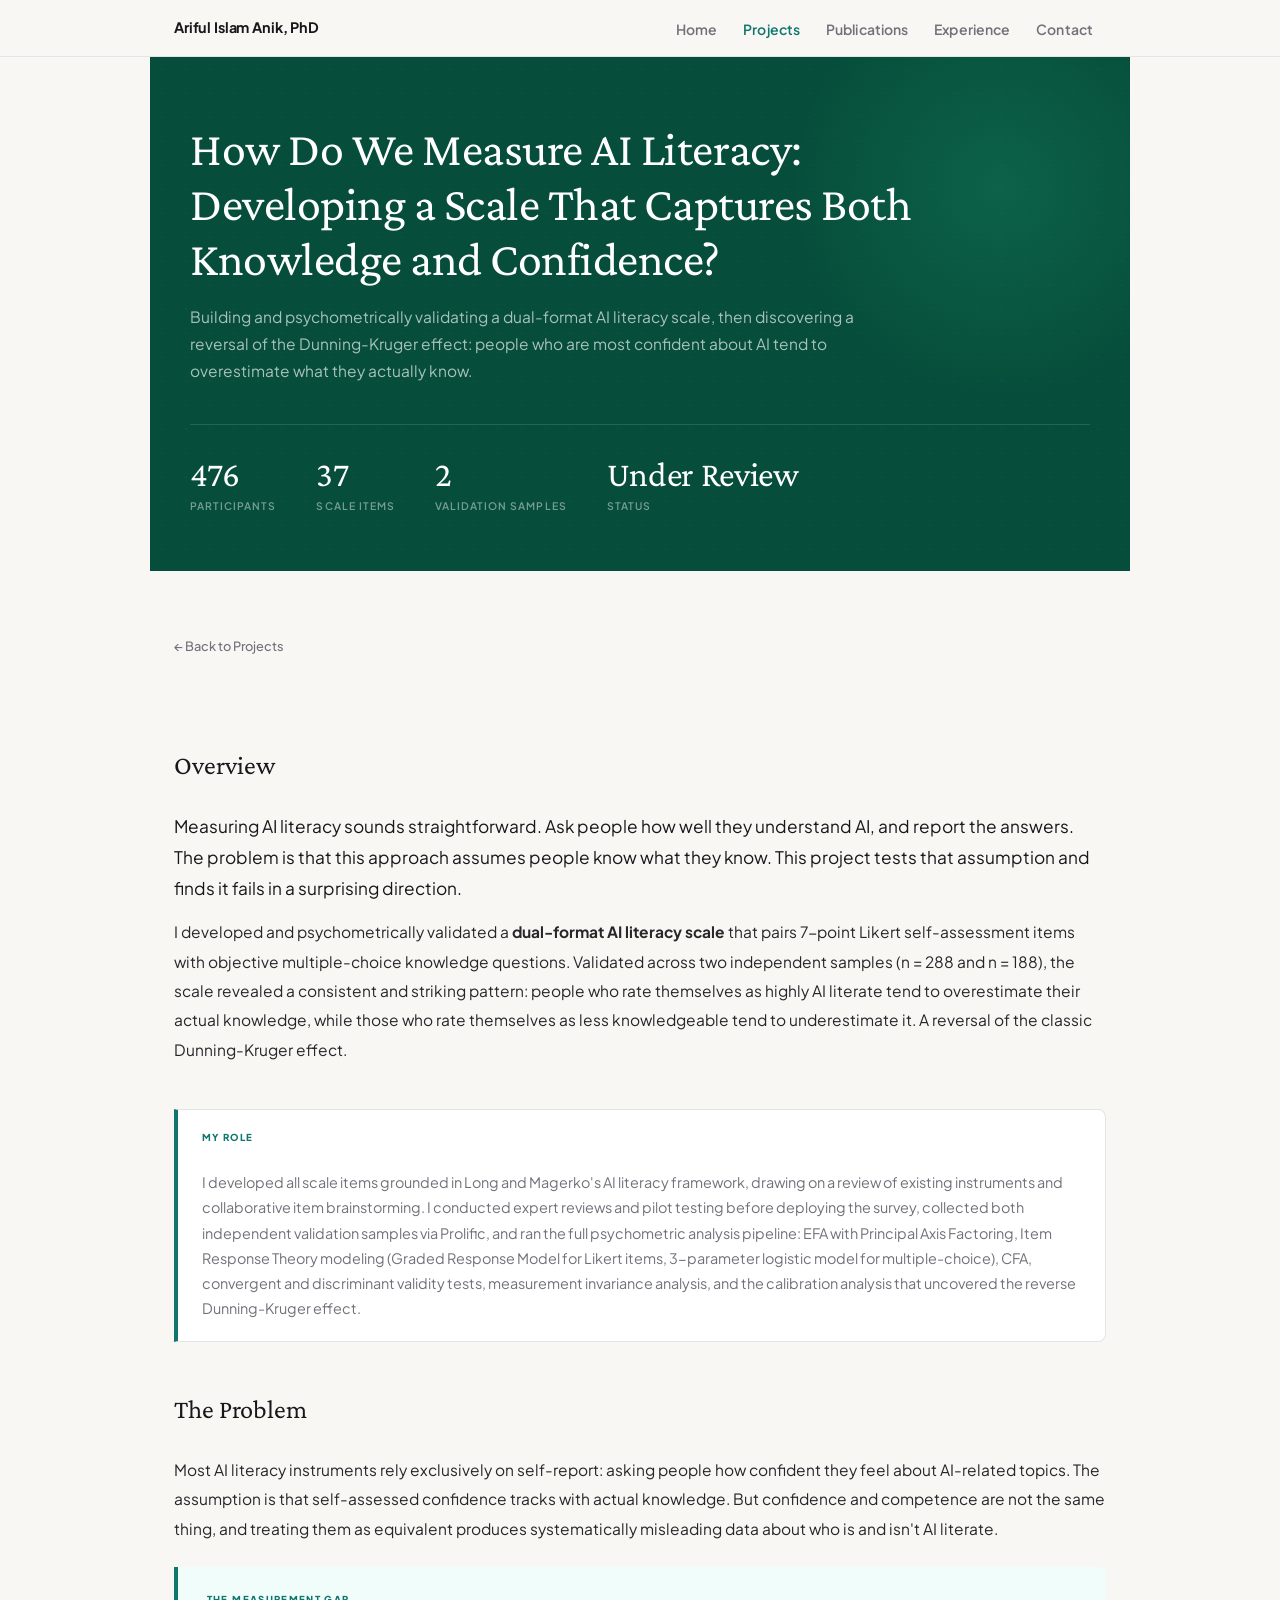
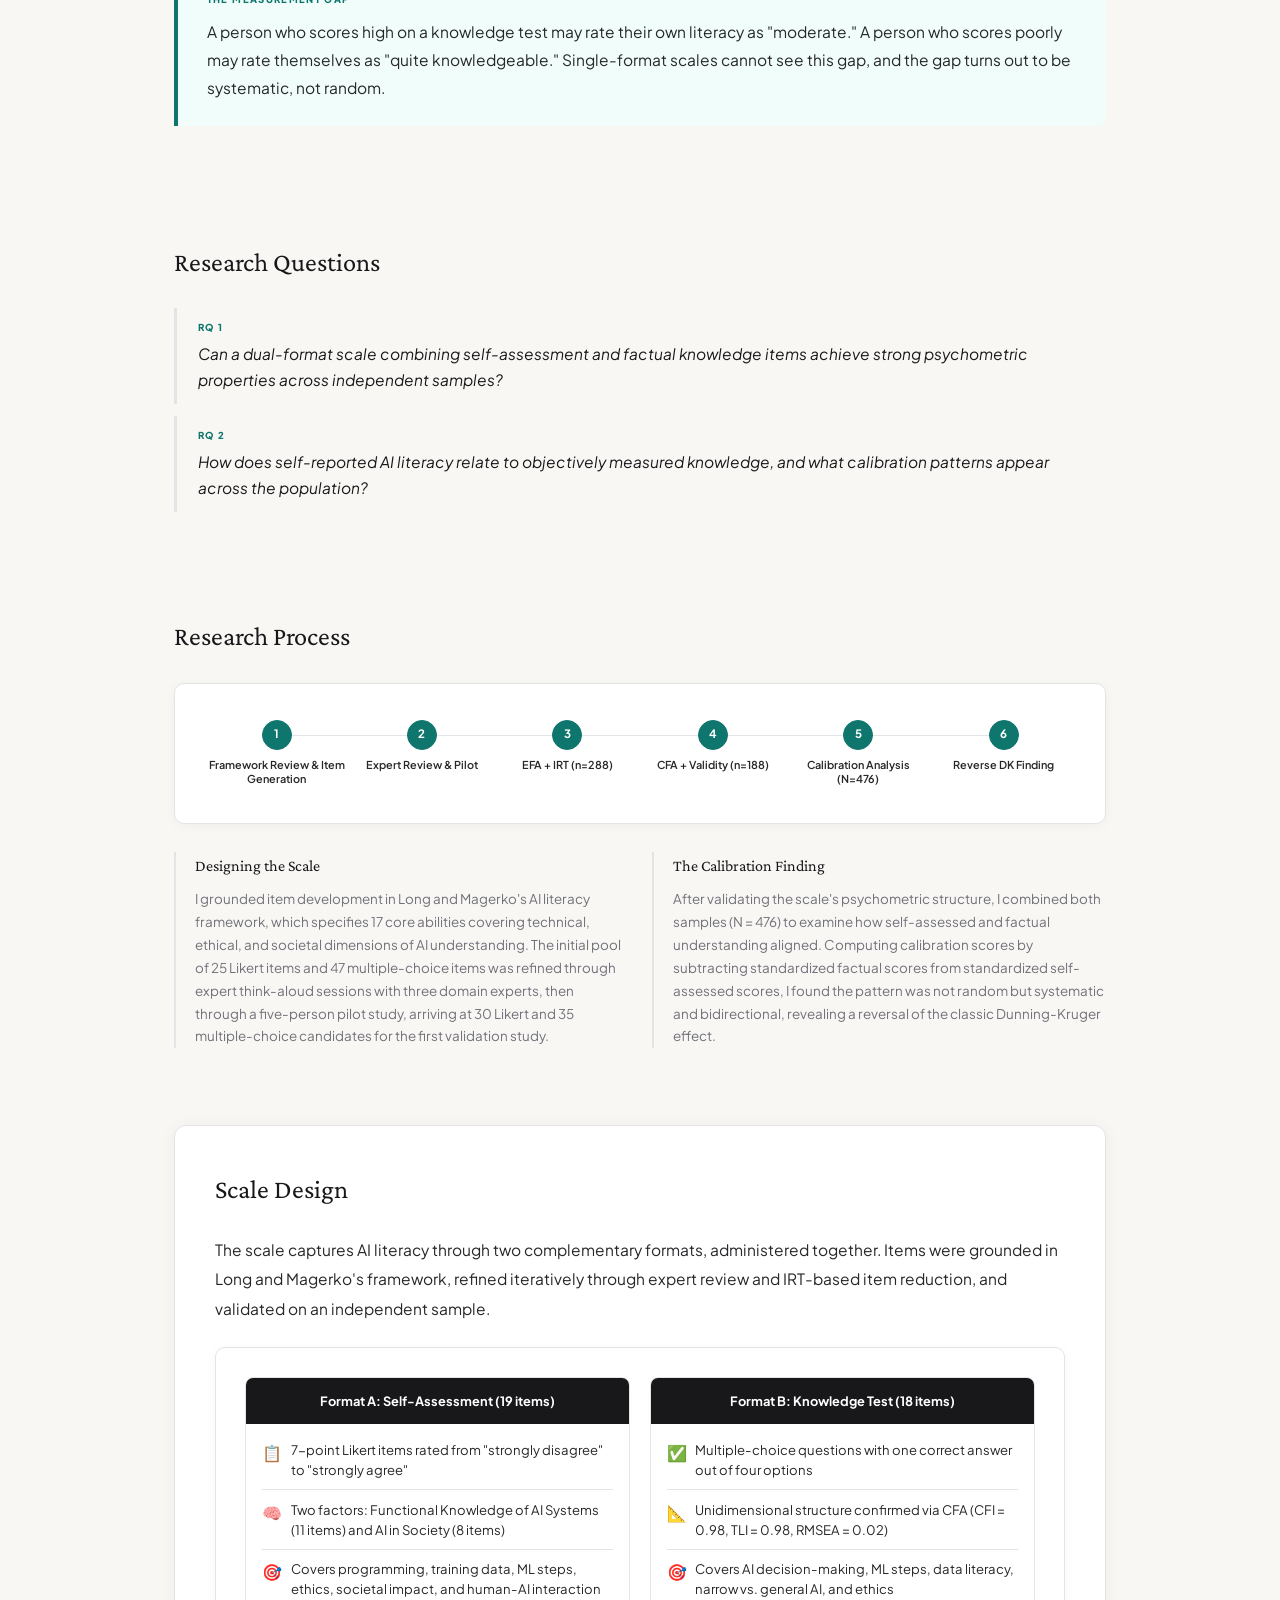
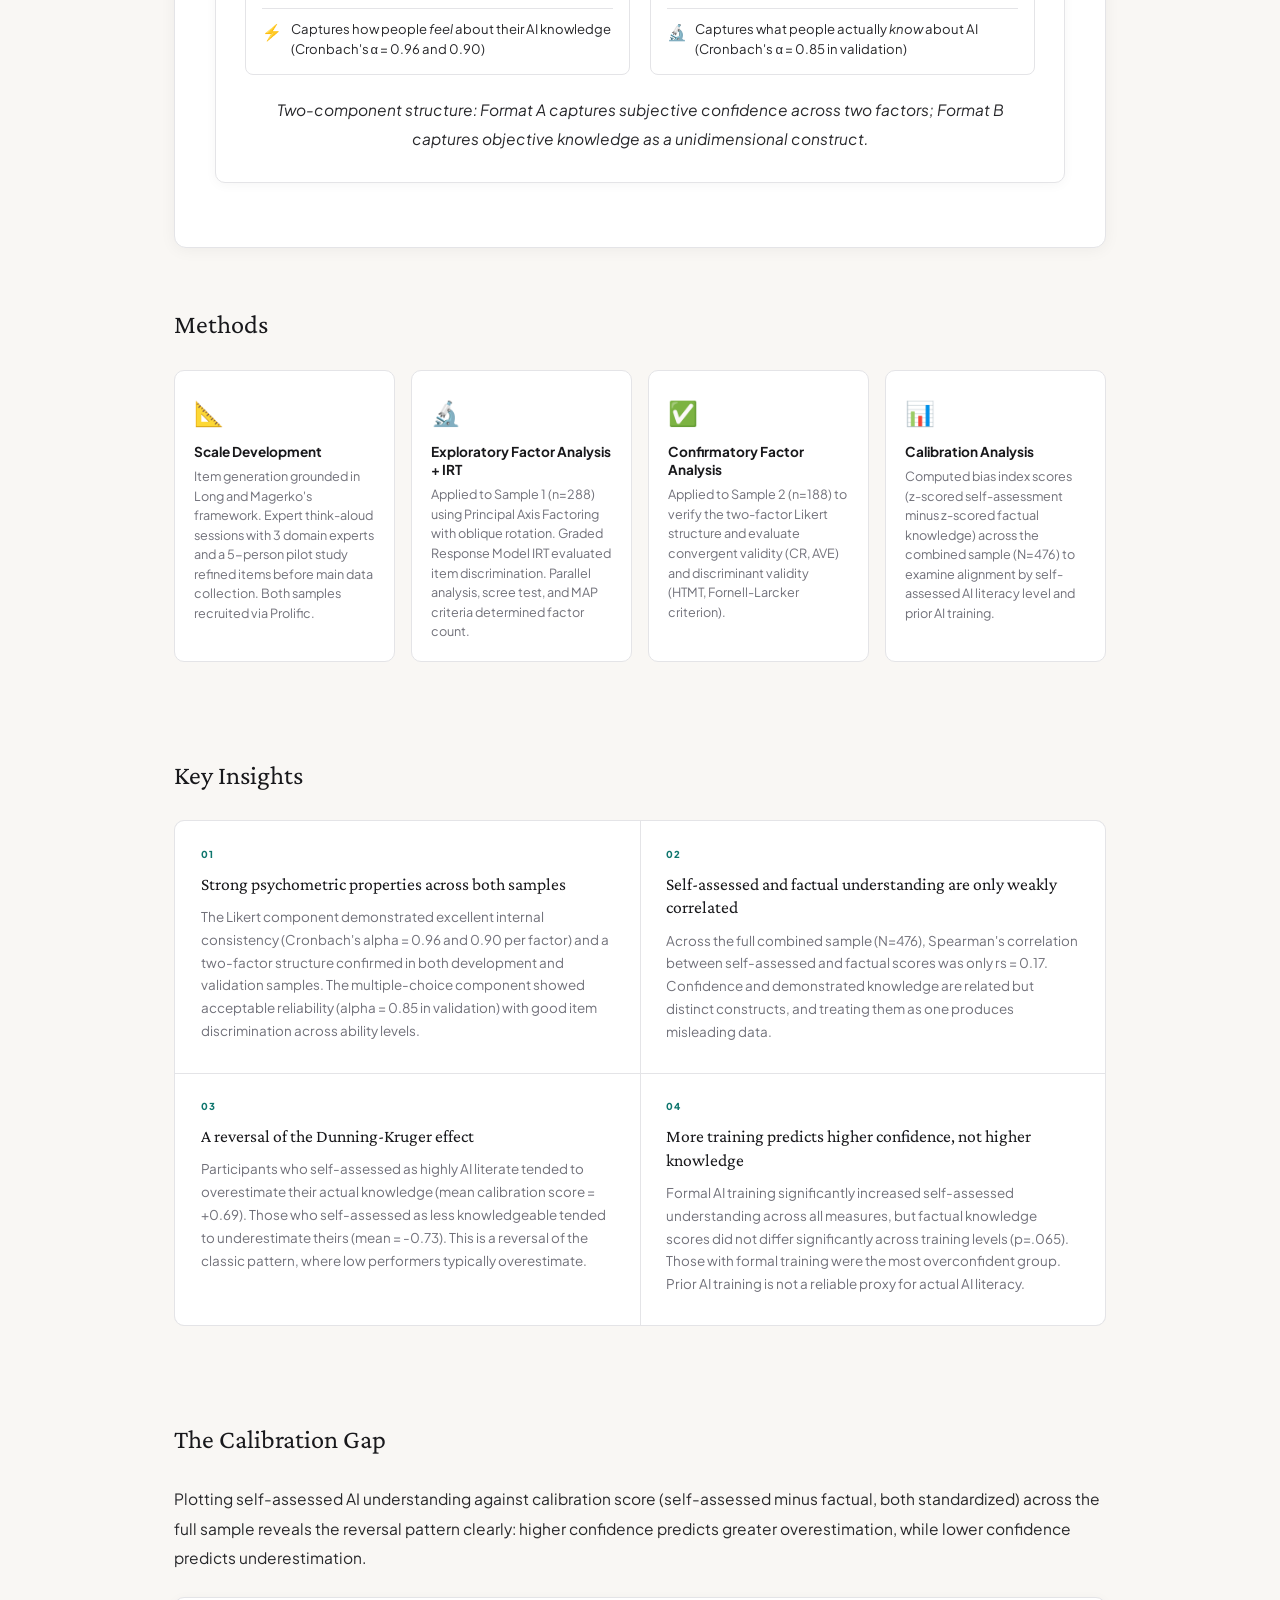
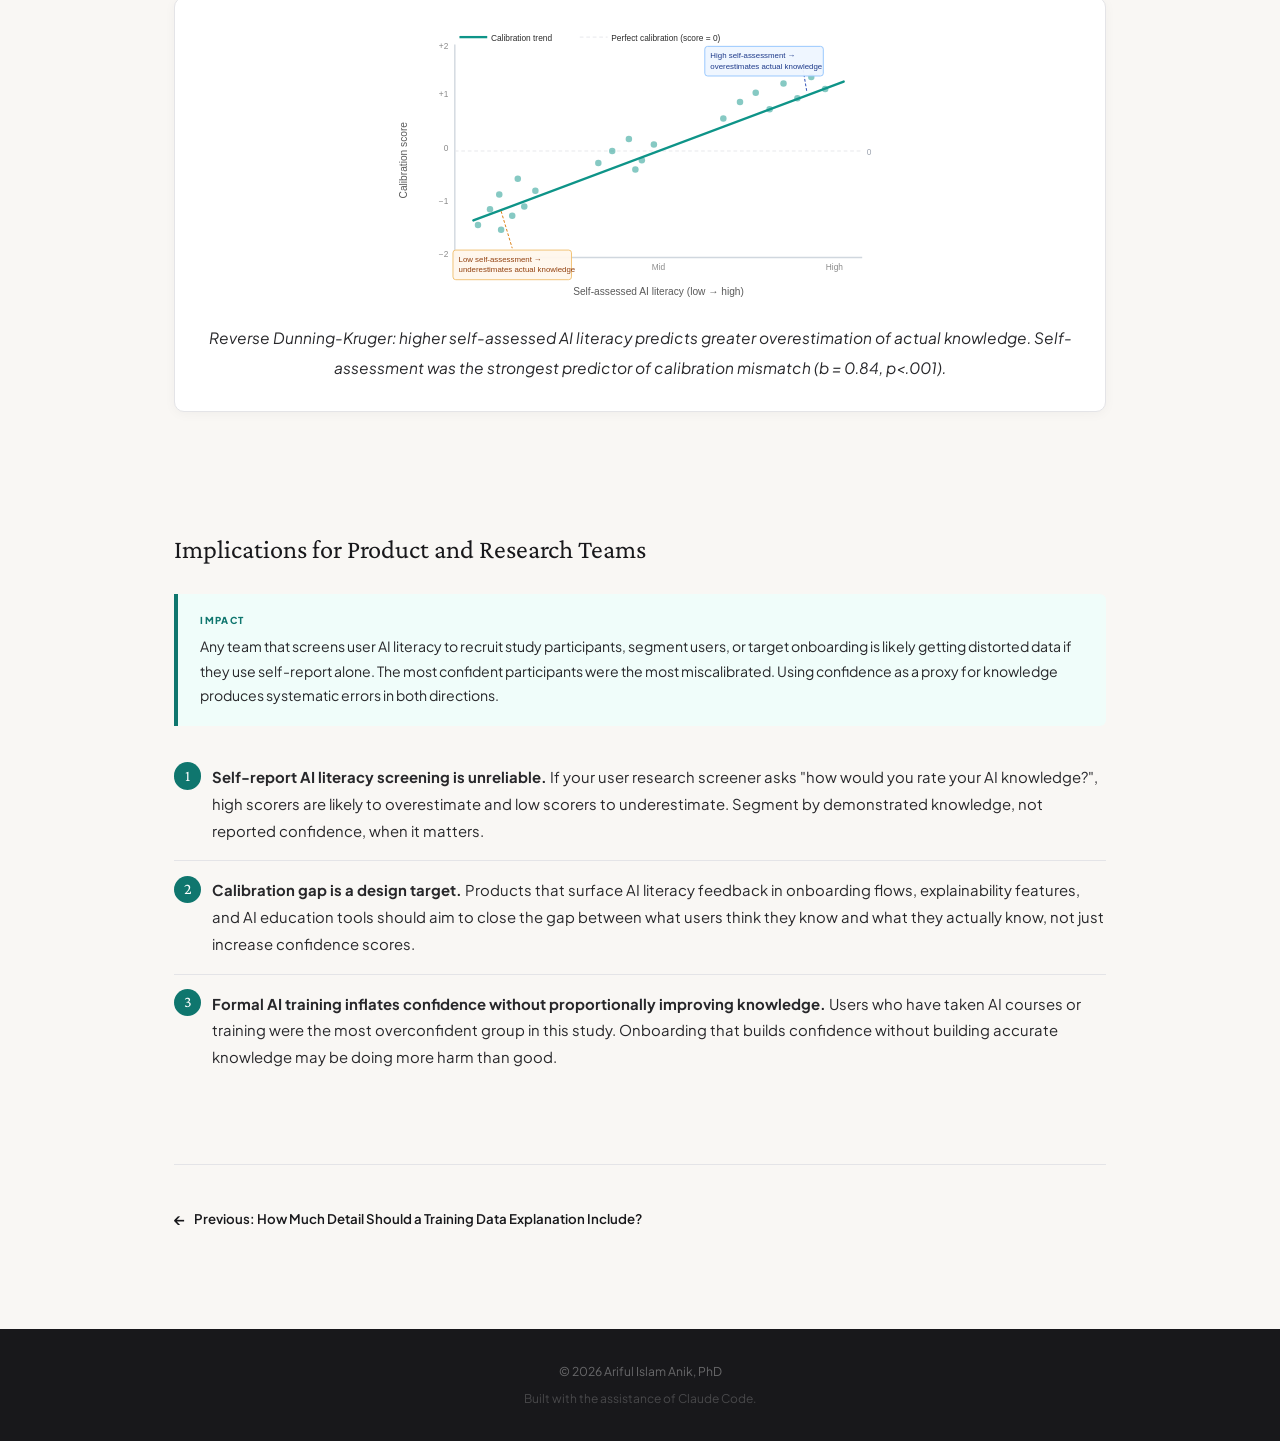
==== commit 1d44667f: "Add scroll reveal animations and stat counters to project pages - Sections fade/slide up as they ent" ====
--- a/project-ailiteracy.html
+++ b/project-ailiteracy.html
@@ -387,6 +387,74 @@
   });
 </script>
 
+<script>
+(function () {
+  if (window.matchMedia('(prefers-reduced-motion: reduce)').matches) return;
+  var vh = window.innerHeight;
+
+  var sections = document.querySelectorAll('.detail-section, .my-role-block, .pull-quote, .proj-pagination, .highlight-box');
+  var sObs = new IntersectionObserver(function (entries) {
+    entries.forEach(function (e) {
+      if (!e.isIntersecting) return;
+      e.target.style.opacity = '1';
+      e.target.style.transform = 'translateY(0)';
+      sObs.unobserve(e.target);
+    });
+  }, { threshold: 0.06 });
+  sections.forEach(function (el) {
+    if (el.getBoundingClientRect().top >= vh * 0.92) {
+      el.style.opacity = '0';
+      el.style.transform = 'translateY(22px)';
+      el.style.transition = 'opacity 0.55s ease, transform 0.55s ease';
+      sObs.observe(el);
+    }
+  });
+
+  document.querySelectorAll('.method-grid, .insight-grid, .finding-chips').forEach(function (grid) {
+    if (grid.getBoundingClientRect().top < vh * 0.92) return;
+    Array.from(grid.children).forEach(function (child, i) {
+      child.style.opacity = '0';
+      child.style.transform = 'translateY(16px)';
+      child.style.transition = 'opacity 0.4s ease ' + (i * 90) + 'ms, transform 0.4s ease ' + (i * 90) + 'ms';
+    });
+    var gObs = new IntersectionObserver(function (entries) {
+      entries.forEach(function (e) {
+        if (!e.isIntersecting) return;
+        Array.from(e.target.children).forEach(function (child) {
+          child.style.opacity = '1';
+          child.style.transform = 'translateY(0)';
+        });
+        gObs.unobserve(e.target);
+      });
+    }, { threshold: 0.1 });
+    gObs.observe(grid);
+  });
+
+  document.querySelectorAll('.hero-stat-val').forEach(function (el) {
+    var raw = el.textContent.trim();
+    if (!/^\d/.test(raw)) return;
+    var num = parseFloat(raw);
+    if (isNaN(num)) return;
+    var isInt = raw.indexOf('.') === -1;
+    var cObs = new IntersectionObserver(function (entries) {
+      entries.forEach(function (e) {
+        if (!e.isIntersecting) return;
+        var start = performance.now();
+        function tick(now) {
+          var t = Math.min((now - start) / 900, 1);
+          var eased = 1 - Math.pow(1 - t, 3);
+          el.textContent = isInt ? Math.round(num * eased) : (num * eased).toFixed(1);
+          if (t < 1) requestAnimationFrame(tick); else el.textContent = raw;
+        }
+        requestAnimationFrame(tick);
+        cObs.unobserve(el);
+      });
+    }, { threshold: 0.5 });
+    cObs.observe(el);
+  });
+})();
+</script>
+
 <footer class="site-footer">
   <p>&copy; 2026 Ariful Islam Anik, PhD</p>
   <p style="font-size: 0.75rem; margin-top: 0.4rem; opacity: 0.6;">Built with the assistance of <a href="https://claude.ai/code" target="_blank" rel="noopener">Claude Code</a>.</p>
--- a/style.css
+++ b/style.css
@@ -3,7 +3,7 @@
    Redesigned: warm editorial aesthetic
    ===================================================== */
 
-@import url('https://fonts.googleapis.com/css2?family=Cormorant+Garamond:ital,wght@0,300;0,400;0,500;0,600;1,300;1,400;1,500;1,600&family=Plus+Jakarta+Sans:ital,wght@0,300;0,400;0,500;0,600;0,700;0,800;1,400&display=swap');
+@import url('https://fonts.googleapis.com/css2?family=Crimson+Pro:ital,wght@0,300;0,400;0,500;0,600;1,300;1,400;1,500;1,600&family=Plus+Jakarta+Sans:ital,wght@0,300;0,400;0,500;0,600;0,700;0,800;1,400&display=swap');
 
 *, *::before, *::after { box-sizing: border-box; margin: 0; padding: 0; }
 
@@ -24,7 +24,7 @@
   --tag-fg:    #52525b;
   --font-body: 'Plus Jakarta Sans', 'Segoe UI', sans-serif;
   --font-ui:   'Plus Jakarta Sans', 'Segoe UI', sans-serif;
-  --font-display: 'Cormorant Garamond', Georgia, serif;
+  --font-display: 'Crimson Pro', Georgia, serif;
   --max-w:     980px;
   --radius:    6px;
 }
@@ -1001,27 +1001,47 @@
 .dk-chart-wrap { text-align: center; }
 
 /* ── Publication list ───────────────────────────── */
-.pub-entry { padding: 1.4rem 0; border-bottom: 1px solid var(--border); }
-.pub-entry:first-child { padding-top: 0; }
-.pub-entry:last-child { border-bottom: none; }
-.pub-entry-meta { display: flex; align-items: center; gap: 0.6rem; margin-bottom: 0.5rem; flex-wrap: wrap; }
+.pub-entry {
+  background: var(--white);
+  border: 1px solid var(--border);
+  border-left: 3px solid var(--navy);
+  border-radius: 0 10px 10px 0;
+  padding: 1.5rem 1.8rem;
+  margin-bottom: 1rem;
+  transition: box-shadow 0.2s, transform 0.2s;
+}
+.pub-entry:hover {
+  box-shadow: 0 6px 24px rgba(0,0,0,0.07);
+  transform: translateY(-1px);
+}
+.pub-entry:first-child { padding-top: 1.5rem; }
+.pub-entry:last-child { border-bottom: 1px solid var(--border); }
+.pub-entry-meta { display: flex; align-items: center; gap: 0.6rem; margin-bottom: 0.75rem; flex-wrap: wrap; }
 .pub-badge {
-  font-family: var(--font-ui); font-size: 0.65rem;
-  font-weight: 700; letter-spacing: 0.07em; text-transform: uppercase;
-  background: var(--navy); color: #fff; padding: 0.18rem 0.55rem; border-radius: 3px;
+  font-family: var(--font-ui); font-size: 0.68rem;
+  font-weight: 700; letter-spacing: 0.06em; text-transform: uppercase;
+  background: var(--navy); color: #fff;
+  padding: 0.28rem 0.7rem; border-radius: 4px;
 }
 .pub-badge.review { background: #71717a; }
-.pub-date { font-family: var(--font-ui); font-size: 0.75rem; color: var(--muted); }
+.pub-date {
+  font-family: var(--font-ui); font-size: 0.75rem;
+  color: var(--muted);
+}
 .pub-entry h3 {
-  font-family: var(--font-ui); font-size: 0.97rem;
-  font-weight: 700; color: var(--navy); line-height: 1.4; margin-bottom: 0.3rem;
+  font-family: var(--font-ui); font-size: 1rem;
+  font-weight: 700; color: var(--navy); line-height: 1.45; margin-bottom: 0.4rem;
 }
 .pub-entry h3 a { color: var(--navy); }
 .pub-entry h3 a:hover { color: var(--teal); text-decoration: none; }
-.pub-entry .authors { font-size: 0.85rem; color: var(--muted); margin-bottom: 0.35rem; }
-.pub-entry .authors strong { color: var(--text); }
-.pub-entry .venue-line { font-size: 0.83rem; color: var(--muted); font-style: italic; margin-bottom: 0.5rem; }
-.pub-doi { font-family: var(--font-ui); font-size: 0.75rem; color: var(--teal); font-style: normal; }
+.pub-entry .authors { font-size: 0.84rem; color: var(--muted); margin-bottom: 0.3rem; }
+.pub-entry .authors strong { color: var(--navy); font-weight: 700; }
+.pub-entry .venue-line { font-size: 0.82rem; color: var(--muted); font-style: italic; margin-bottom: 0.6rem; }
+.pub-doi {
+  font-family: var(--font-ui); font-size: 0.73rem;
+  color: var(--teal); font-style: normal;
+  display: inline-block; margin-top: 0.5rem;
+}
 
 /* ── Paper Figures ──────────────────────────────── */
 .paper-figure {
@@ -1301,55 +1321,129 @@
 /* ==============================================
    SERVICE PAGE
    ============================================== */
-.service-section { margin-bottom: 3rem; }
-.service-section ul { list-style: none !important; padding: 0 !important; margin: 0 !important; }
-.service-list {
-  list-style: none; padding: 0;
-  display: flex; flex-direction: column; gap: 0.9rem;
-}
-.service-list li {
-  display: flex; gap: 1.5rem; align-items: baseline;
-  font-size: 0.93rem; color: var(--text);
-}
-.service-year {
-  font-family: var(--font-ui); font-size: 0.78rem;
-  font-weight: 600; color: var(--muted);
-  min-width: 5rem; flex-shrink: 0;
-}
-.service-note { display: block; font-size: 0.8rem; color: var(--teal); margin-top: 0.2rem; }
-.service-block { margin-bottom: 1.8rem; }
-.service-block-header {
-  display: flex; justify-content: space-between;
-  align-items: flex-start; margin-bottom: 0.5rem;
-}
-.service-block h3 {
-  font-family: var(--font-ui); font-size: 1rem;
+.service-section { margin-bottom: 3.5rem; }
+
+/* ── Experience cards ───────────────────────────── */
+.exp-card {
+  background: var(--white);
+  border: 1px solid var(--border);
+  border-left: 3px solid var(--teal);
+  border-radius: 0 10px 10px 0;
+  padding: 1.5rem 1.6rem;
+  margin-bottom: 1rem;
+  transition: box-shadow 0.2s, transform 0.2s;
+}
+.exp-card:hover {
+  box-shadow: 0 6px 24px rgba(0,0,0,0.07);
+  transform: translateY(-1px);
+}
+.exp-card-head {
+  display: flex; align-items: flex-start;
+  justify-content: space-between; gap: 1rem;
+  margin-bottom: 1rem;
+}
+.exp-card-info h3 {
+  font-family: var(--font-ui); font-size: 1.05rem;
   font-weight: 700; color: var(--navy);
-}
-.service-meta { font-size: 0.83rem; color: var(--muted); margin-top: 0.2rem; }
-.service-desc { font-size: 0.9rem; color: var(--text); line-height: 1.7; }
-.service-points {
-  display: flex; flex-direction: column; gap: 0.45rem;
-  margin-top: 0.6rem; padding-left: 1rem;
-  border-left: 2px solid var(--border);
-}
-.service-points p { font-size: 0.875rem; color: var(--muted); line-height: 1.7; }
-.service-detail-list {
-  padding-left: 1.2rem; display: flex;
-  flex-direction: column; gap: 0.4rem;
-}
-.service-detail-list li { font-size: 0.9rem; color: var(--text); line-height: 1.7; }
-.course-grid {
-  display: grid; grid-template-columns: repeat(auto-fill, minmax(220px, 1fr)); gap: 1.5rem;
-}
-.course-term h4 {
-  font-family: var(--font-ui); font-size: 0.78rem;
-  font-weight: 700; text-transform: uppercase;
-  letter-spacing: 0.06em; color: var(--muted); margin-bottom: 0.6rem;
-}
-.course-term ul { list-style: none; padding: 0; margin: 0; display: flex; flex-direction: column; gap: 0.5rem; }
-.course-term li { font-size: 0.88rem; color: var(--text); line-height: 1.5; }
-.course-instr { display: block; font-size: 0.78rem; color: var(--muted); }
+  margin-bottom: 0.25rem; line-height: 1.3;
+}
+.exp-org {
+  font-family: var(--font-ui); font-size: 0.82rem;
+  color: var(--muted); line-height: 1.4;
+}
+.exp-date {
+  font-family: var(--font-ui); font-size: 0.7rem;
+  font-weight: 700; letter-spacing: 0.04em;
+  color: var(--teal); background: #f0fdfa;
+  border: 1px solid rgba(15,118,110,0.2);
+  padding: 0.25rem 0.65rem; border-radius: 20px;
+  white-space: nowrap; flex-shrink: 0;
+  margin-top: 0.1rem;
+}
+.exp-points {
+  list-style: none; padding: 0; margin: 0;
+  display: flex; flex-direction: column; gap: 0.55rem;
+}
+.exp-points li {
+  font-size: 0.875rem; color: var(--text);
+  line-height: 1.75; padding-left: 1.1rem;
+  position: relative;
+}
+.exp-points li::before {
+  content: '';
+  position: absolute; left: 0; top: 0.65rem;
+  width: 4px; height: 4px; border-radius: 50%;
+  background: var(--teal);
+}
+
+/* ── Award cards ────────────────────────────────── */
+.award-grid {
+  display: grid;
+  grid-template-columns: repeat(auto-fill, minmax(200px, 1fr));
+  gap: 1rem;
+}
+.award-card {
+  background: var(--white);
+  border: 1px solid var(--border);
+  border-radius: 10px;
+  padding: 1.2rem 1.3rem;
+  transition: box-shadow 0.2s, transform 0.2s;
+}
+.award-card:hover {
+  box-shadow: 0 6px 20px rgba(0,0,0,0.07);
+  transform: translateY(-2px);
+}
+.award-year {
+  font-family: var(--font-ui); font-size: 0.65rem;
+  font-weight: 800; letter-spacing: 0.1em;
+  text-transform: uppercase; color: var(--teal);
+  display: block; margin-bottom: 0.5rem;
+}
+.award-name {
+  font-family: var(--font-ui); font-size: 0.9rem;
+  font-weight: 700; color: var(--navy);
+  line-height: 1.35; margin-bottom: 0.3rem;
+}
+.award-org {
+  font-size: 0.77rem; color: var(--muted); line-height: 1.4;
+}
+
+/* ── Service rows (Academic Service) ────────────── */
+.service-rows {
+  display: flex; flex-direction: column;
+  border: 1px solid var(--border); border-radius: 10px;
+  overflow: hidden; background: var(--white);
+}
+.service-row {
+  display: flex; gap: 1.5rem; align-items: flex-start;
+  padding: 1.2rem 1.5rem;
+  border-bottom: 1px solid var(--border);
+  transition: background 0.15s;
+}
+.service-row:last-child { border-bottom: none; }
+.service-row:hover { background: #fafaf9; }
+.service-row-year {
+  font-family: var(--font-ui); font-size: 0.72rem;
+  font-weight: 700; color: var(--muted);
+  min-width: 5.5rem; flex-shrink: 0;
+  padding-top: 0.15rem; letter-spacing: 0.02em;
+}
+.service-row-title {
+  font-family: var(--font-ui); font-size: 0.92rem;
+  font-weight: 700; color: var(--navy);
+  margin-bottom: 0.2rem;
+}
+.service-row-detail {
+  font-size: 0.83rem; color: var(--muted); line-height: 1.55;
+}
+.service-row-badge {
+  display: inline-block; margin-top: 0.5rem;
+  font-family: var(--font-ui); font-size: 0.65rem;
+  font-weight: 700; letter-spacing: 0.05em;
+  text-transform: uppercase;
+  color: #fff; background: var(--teal);
+  padding: 0.18rem 0.6rem; border-radius: 4px;
+}
 
 /* ── Responsive ─────────────────────────────────── */
 @media (max-width: 680px) {
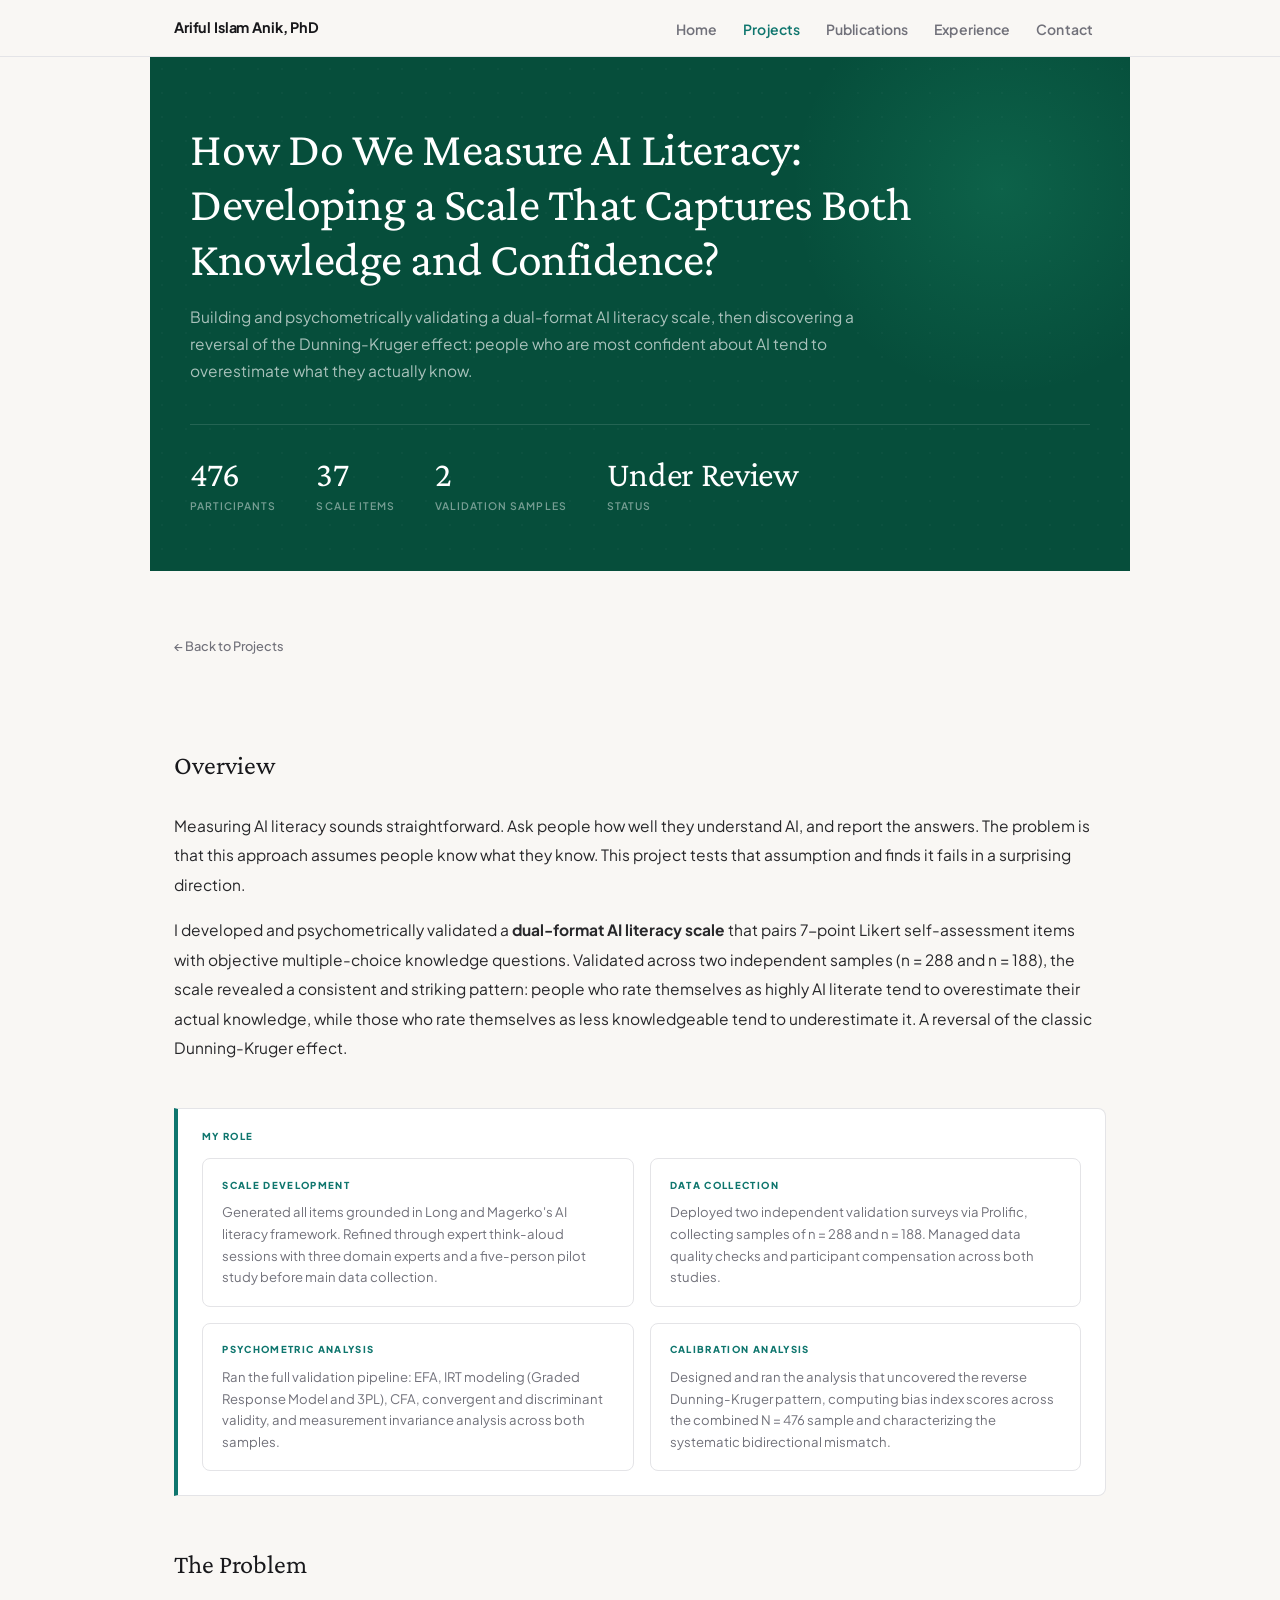
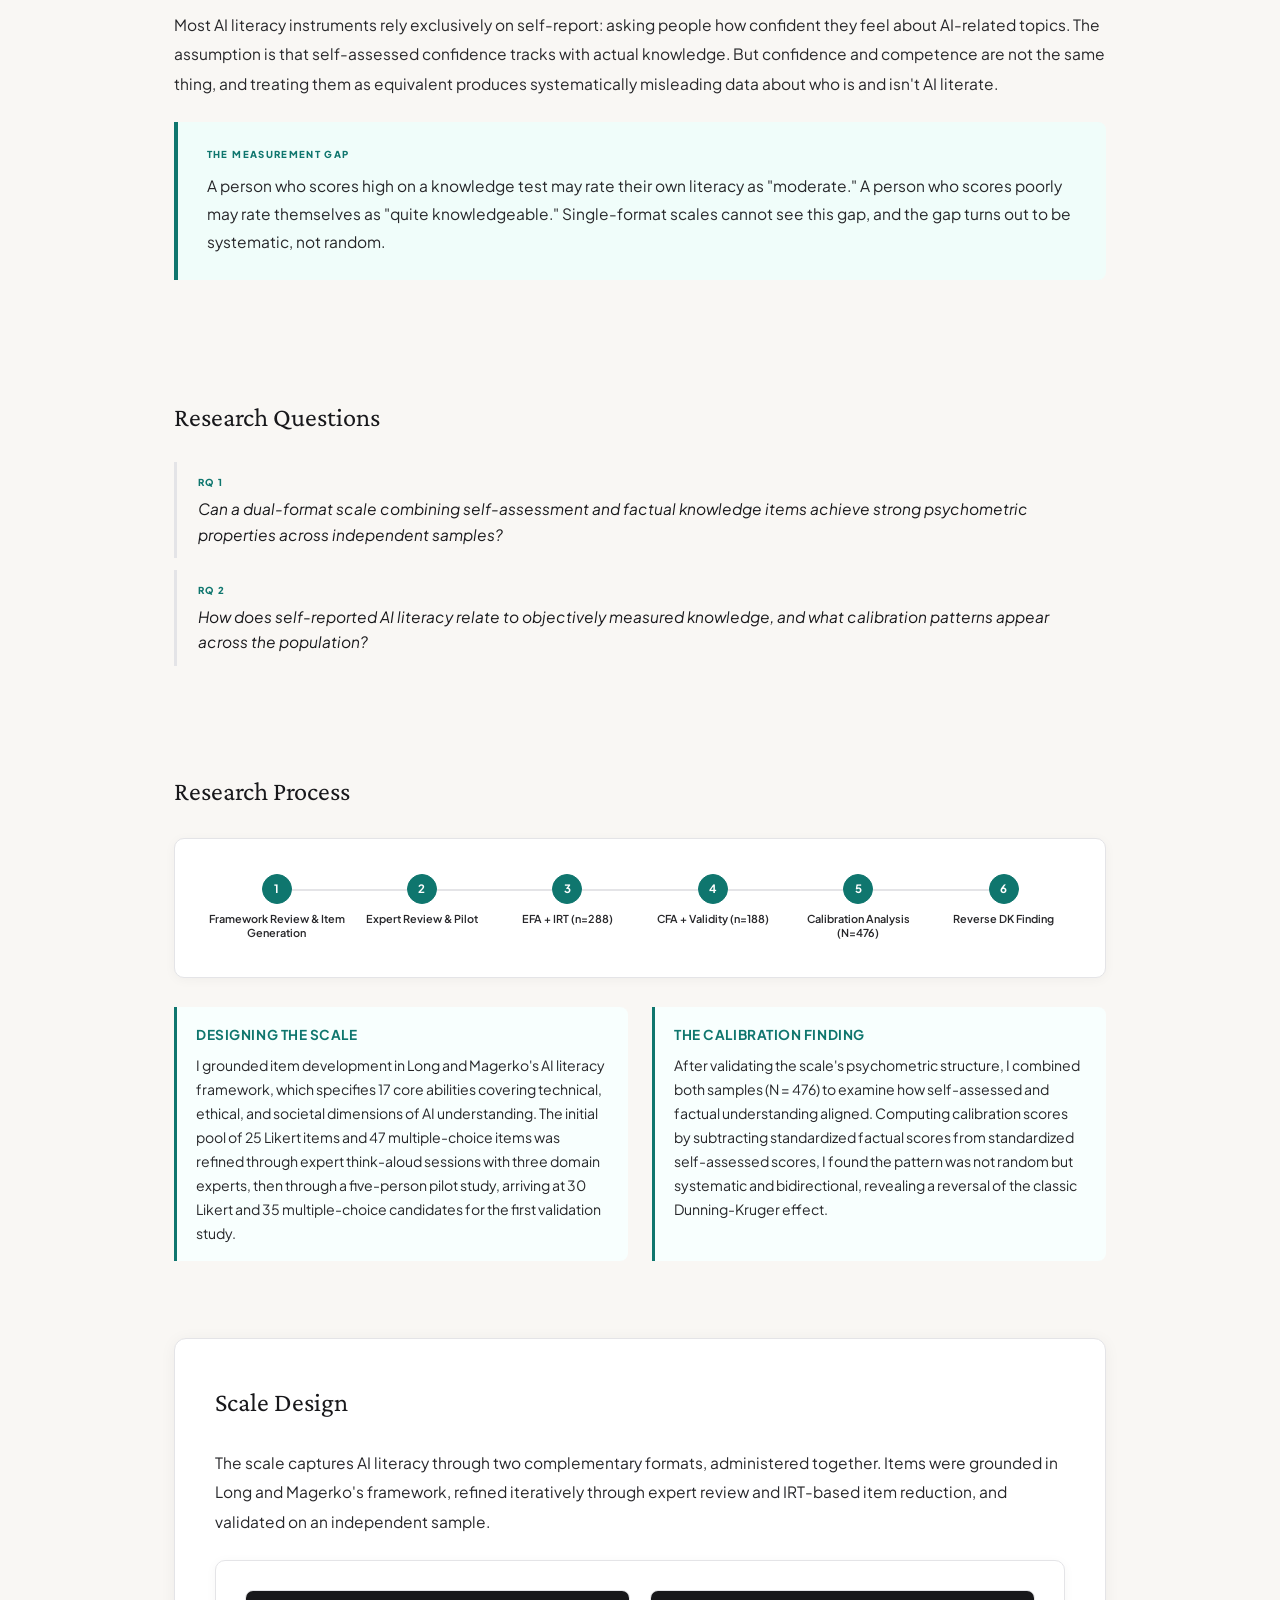
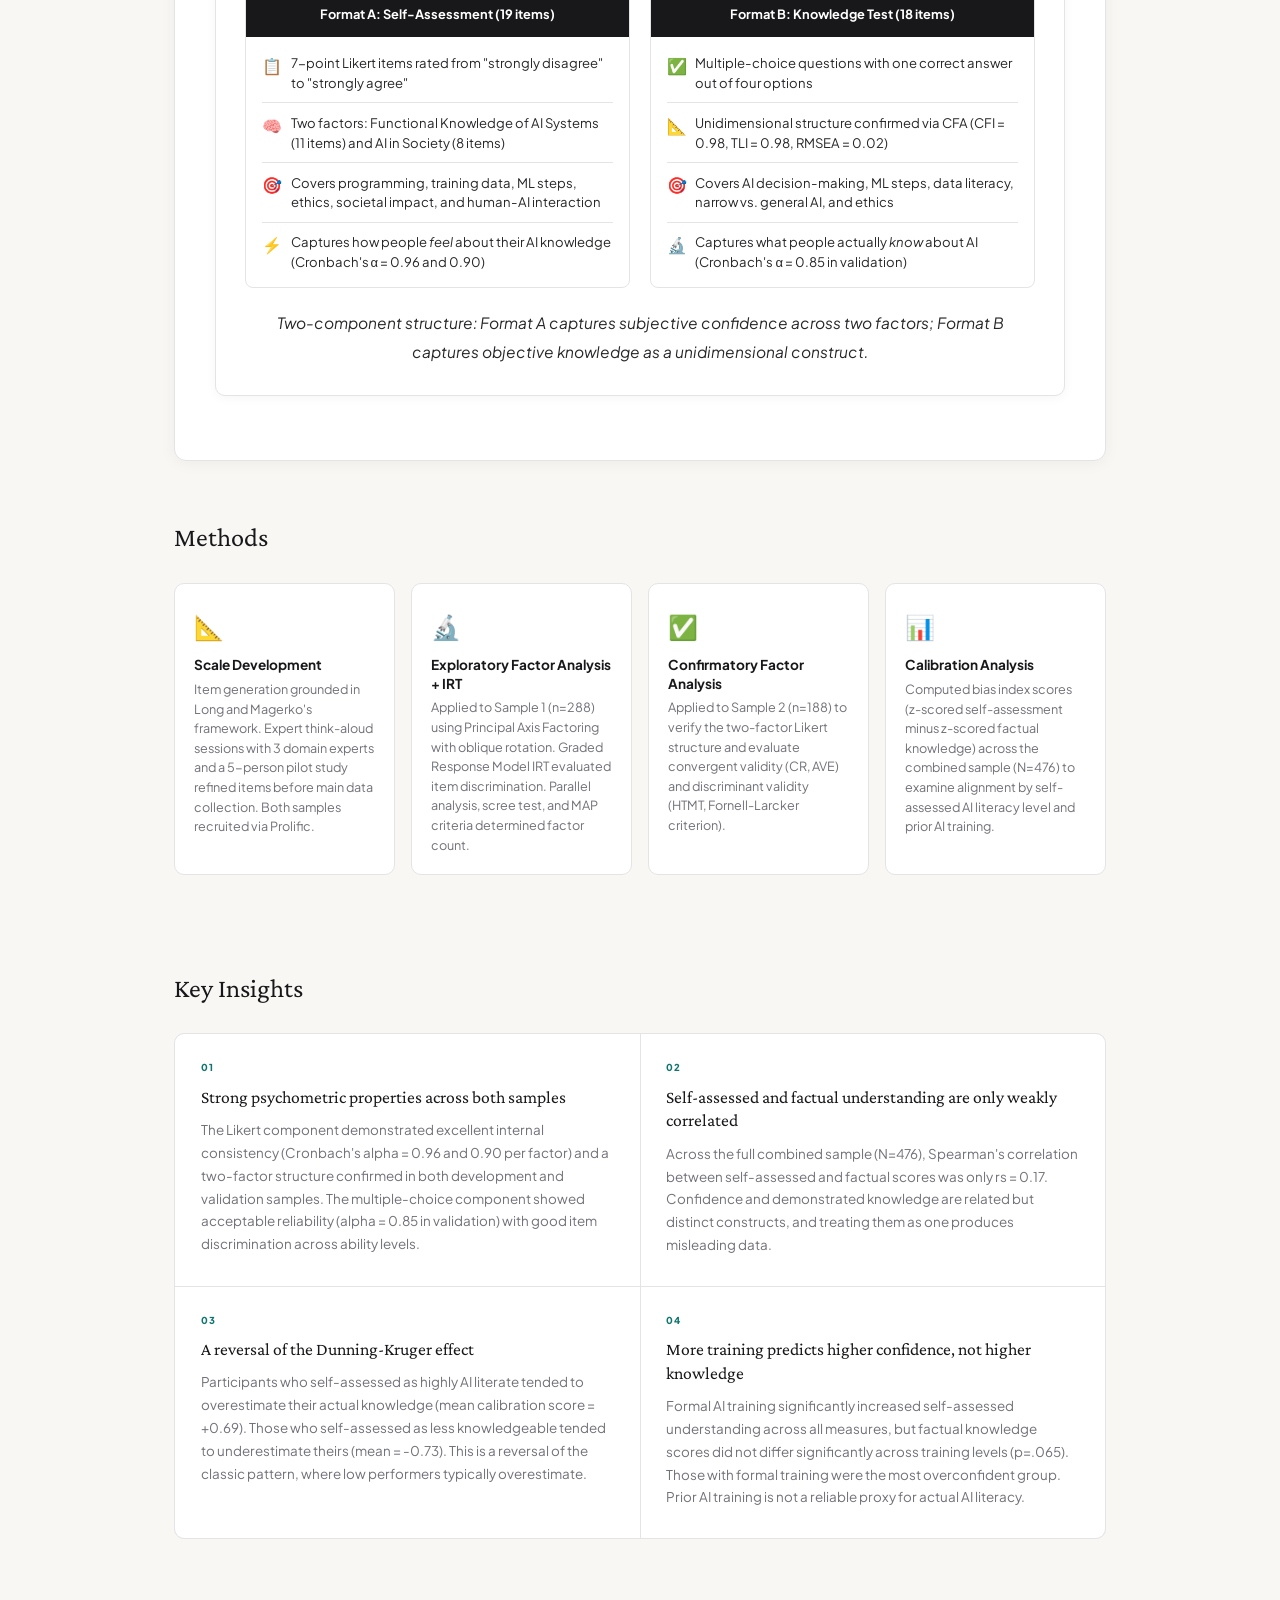
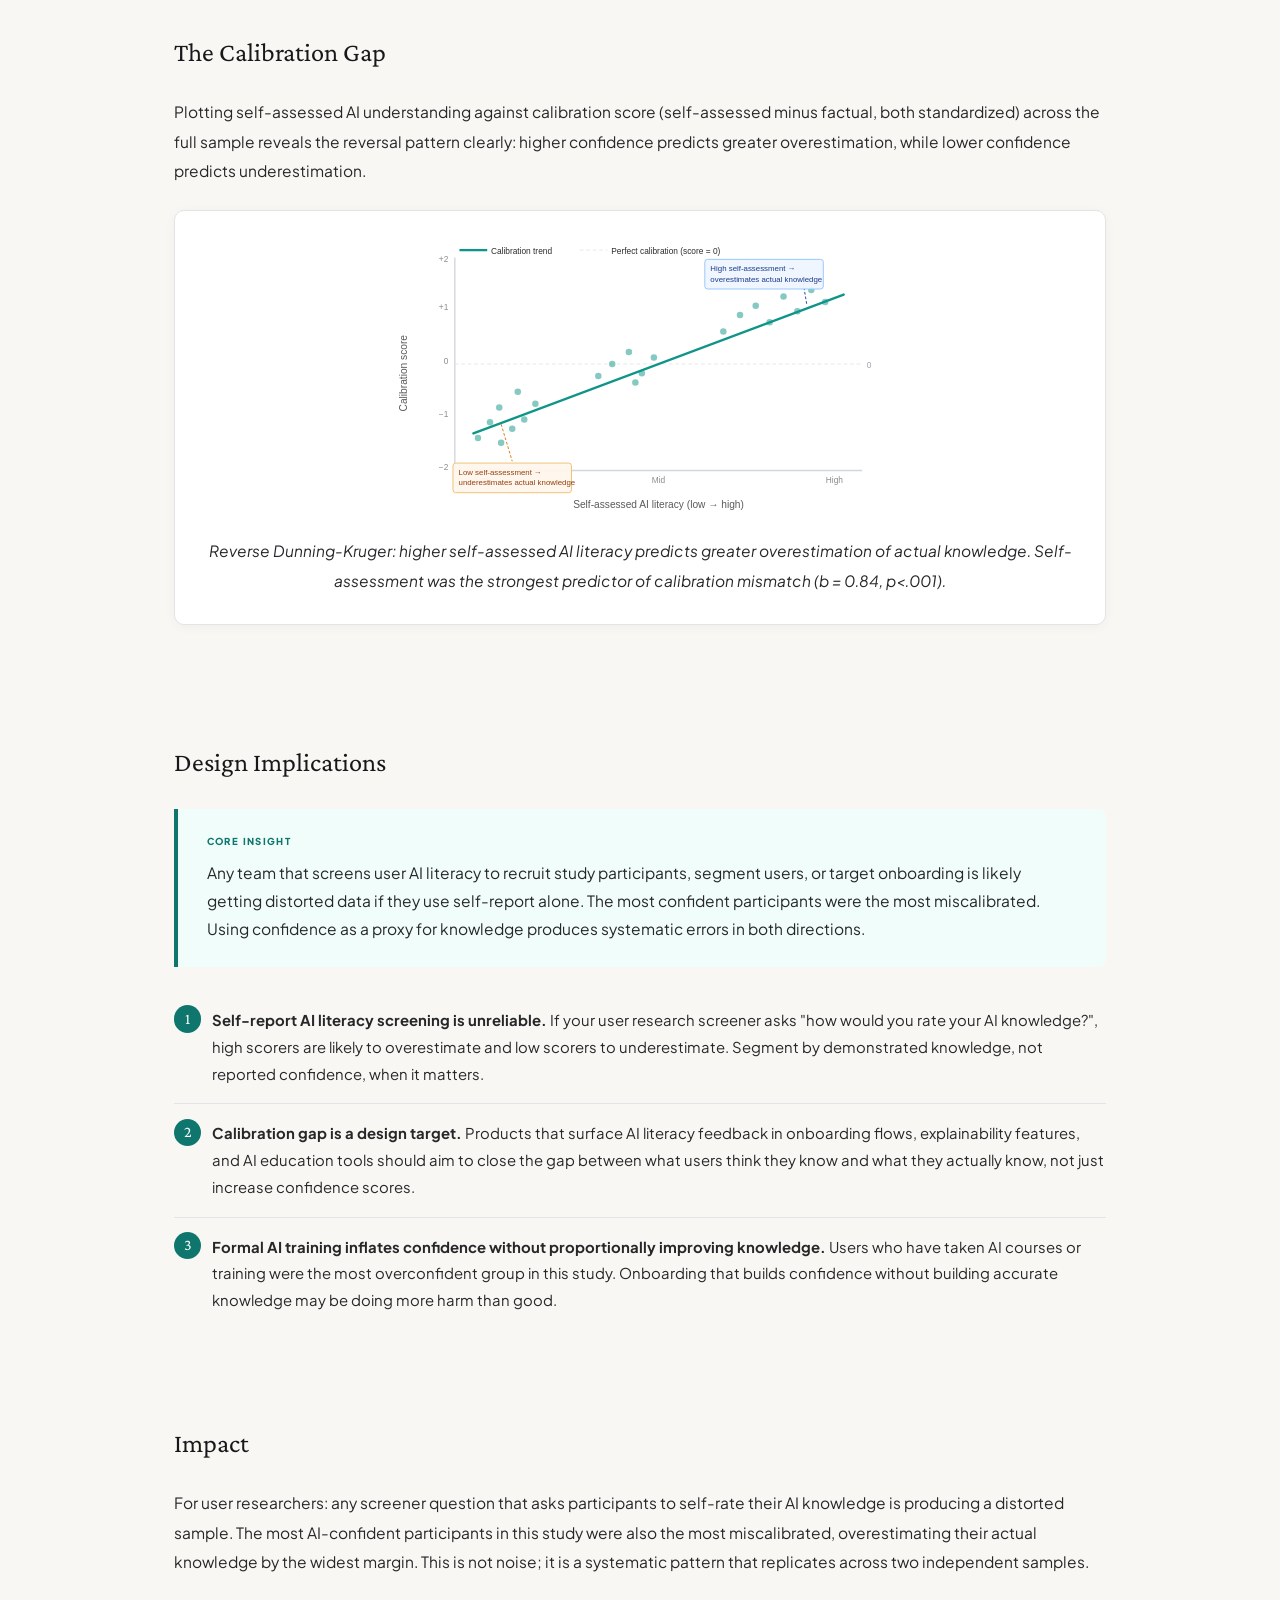
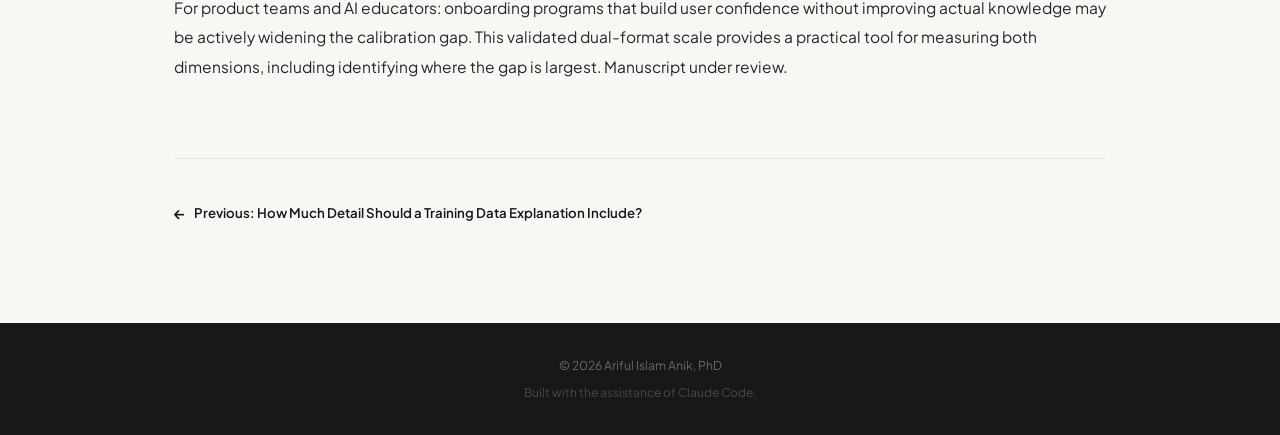
==== commit ab80ff3a: "Polish all project pages: consistency, structure, and em-dash removal - Standardize My Role blocks a" ====
--- a/project-ailiteracy.html
+++ b/project-ailiteracy.html
@@ -52,7 +52,7 @@
   <!-- Overview -->
   <div class="detail-section">
     <h2>Overview</h2>
-    <p class="section-lead">
+    <p>
       Measuring AI literacy sounds straightforward. Ask people how well they understand AI,
       and report the answers. The problem is that this approach assumes people know what they know.
       This project tests that assumption and finds it fails in a surprising direction.
@@ -70,7 +70,24 @@
   <!-- My Role -->
   <div class="my-role-block">
     <div class="my-role-label">My Role</div>
-    <p>I developed all scale items grounded in Long and Magerko's AI literacy framework, drawing on a review of existing instruments and collaborative item brainstorming. I conducted expert reviews and pilot testing before deploying the survey, collected both independent validation samples via Prolific, and ran the full psychometric analysis pipeline: EFA with Principal Axis Factoring, Item Response Theory modeling (Graded Response Model for Likert items, 3-parameter logistic model for multiple-choice), CFA, convergent and discriminant validity tests, measurement invariance analysis, and the calibration analysis that uncovered the reverse Dunning-Kruger effect.</p>
+    <div class="role-grid">
+      <div class="role-item">
+        <span class="role-item-label">Scale Development</span>
+        <p>Generated all items grounded in Long and Magerko's AI literacy framework. Refined through expert think-aloud sessions with three domain experts and a five-person pilot study before main data collection.</p>
+      </div>
+      <div class="role-item">
+        <span class="role-item-label">Data Collection</span>
+        <p>Deployed two independent validation surveys via Prolific, collecting samples of n = 288 and n = 188. Managed data quality checks and participant compensation across both studies.</p>
+      </div>
+      <div class="role-item">
+        <span class="role-item-label">Psychometric Analysis</span>
+        <p>Ran the full validation pipeline: EFA, IRT modeling (Graded Response Model and 3PL), CFA, convergent and discriminant validity, and measurement invariance analysis across both samples.</p>
+      </div>
+      <div class="role-item">
+        <span class="role-item-label">Calibration Analysis</span>
+        <p>Designed and ran the analysis that uncovered the reverse Dunning-Kruger pattern, computing bias index scores across the combined N = 476 sample and characterizing the systematic bidirectional mismatch.</p>
+      </div>
+    </div>
   </div>
 
   <!-- Problem -->
@@ -344,16 +361,23 @@
 
   <!-- Implications -->
   <div class="detail-section">
-    <h2>Implications for Product and Research Teams</h2>
-    <div class="outcome-note">
-      <span class="outcome-label">Impact</span>
-      Any team that screens user AI literacy to recruit study participants, segment users, or target onboarding is likely getting distorted data if they use self-report alone. The most confident participants were the most miscalibrated. Using confidence as a proxy for knowledge produces systematic errors in both directions.
+    <h2>Design Implications</h2>
+    <div class="highlight-box">
+      <h4>Core Insight</h4>
+      <p>Any team that screens user AI literacy to recruit study participants, segment users, or target onboarding is likely getting distorted data if they use self-report alone. The most confident participants were the most miscalibrated. Using confidence as a proxy for knowledge produces systematic errors in both directions.</p>
     </div>
     <ol class="impl-list">
       <li><strong>Self-report AI literacy screening is unreliable.</strong> If your user research screener asks "how would you rate your AI knowledge?", high scorers are likely to overestimate and low scorers to underestimate. Segment by demonstrated knowledge, not reported confidence, when it matters.</li>
       <li><strong>Calibration gap is a design target.</strong> Products that surface AI literacy feedback in onboarding flows, explainability features, and AI education tools should aim to close the gap between what users think they know and what they actually know, not just increase confidence scores.</li>
       <li><strong>Formal AI training inflates confidence without proportionally improving knowledge.</strong> Users who have taken AI courses or training were the most overconfident group in this study. Onboarding that builds confidence without building accurate knowledge may be doing more harm than good.</li>
     </ol>
+  </div>
+
+  <!-- Impact -->
+  <div class="detail-section">
+    <h2>Impact</h2>
+    <p>For user researchers: any screener question that asks participants to self-rate their AI knowledge is producing a distorted sample. The most AI-confident participants in this study were also the most miscalibrated, overestimating their actual knowledge by the widest margin. This is not noise; it is a systematic pattern that replicates across two independent samples.</p>
+    <p>For product teams and AI educators: onboarding programs that build user confidence without improving actual knowledge may be actively widening the calibration gap. This validated dual-format scale provides a practical tool for measuring both dimensions, including identifying where the gap is largest. Manuscript under review.</p>
   </div>
 
   <!-- Project navigation -->
--- a/style.css
+++ b/style.css
@@ -528,16 +528,6 @@
   color: var(--navy); margin: 0 !important; line-height: 1.65;
 }
 
-/* ── RQ single ──────────────────────────────────── */
-.rq-single {
-  font-family: var(--font-display); font-size: 1.5rem;
-  font-style: normal; color: var(--navy);
-  line-height: 1.5; border-left: 4px solid var(--teal);
-  padding: 1.2rem 1.8rem;
-  margin: 1rem 0 0;
-  background: #f0fdfa;
-  border-radius: 0 8px 8px 0;
-}
 
 /* ── Research process steps ─────────────────────── */
 .process-steps {
@@ -888,17 +878,17 @@
   gap: 1.5rem; margin: 1.8rem 0 1.5rem;
 }
 .process-narrative-block {
-  background: transparent; border-radius: 0;
-  padding: 0 0 0 1.2rem;
-  border-left: 2px solid var(--border);
+  background: #f8fffe; border-radius: 0 8px 8px 0;
+  padding: 1rem 1.2rem;
+  border-left: 3px solid var(--teal);
 }
 .process-narrative-block h4 {
-  font-family: var(--font-display); font-size: 1rem;
-  font-weight: 400; font-style: normal; color: var(--navy);
-  margin-bottom: 0.5rem;
+  font-family: var(--font-body); font-size: 0.85rem;
+  font-weight: 700; letter-spacing: 0.04em; text-transform: uppercase;
+  color: var(--teal); margin-bottom: 0.45rem;
 }
 .process-narrative-block p {
-  font-size: 0.84rem; color: var(--muted);
+  font-size: 0.88rem; color: var(--text);
   line-height: 1.7; margin: 0 !important;
 }
 
@@ -914,10 +904,10 @@
 .carousel-slide { display: none; background: var(--white); }
 .carousel-slide.active { display: block; }
 .carousel-slide img {
-  width: 100%; height: 420px;
+  width: 100%; height: 300px;
   display: block; object-fit: contain;
   background: var(--white);
-  padding: 1.5rem 2rem;
+  padding: 1rem 2rem;
 }
 .carousel-img-bordered {
   width: auto !important;
@@ -1072,18 +1062,15 @@
   border: 1px solid var(--border);
   border-left: 4px solid var(--teal);
   border-radius: 0 8px 8px 0;
-  padding: 1.2rem 1.5rem;
-  margin: 0 0 0;
-  display: flex;
-  align-items: baseline;
-  gap: 1.5rem;
-  flex-wrap: wrap;
+  padding: 1.2rem 1.5rem 1.5rem;
+  margin: 0;
 }
 .my-role-label {
   font-family: var(--font-ui);
   font-size: 0.6rem; font-weight: 800;
   letter-spacing: 0.14em; text-transform: uppercase;
-  color: var(--teal); white-space: nowrap; flex-shrink: 0;
+  color: var(--teal); white-space: nowrap;
+  display: block; margin-bottom: 0.85rem;
 }
 .my-role-block p {
   font-size: 0.9rem; color: var(--muted);
@@ -1313,7 +1300,6 @@
 @media (max-width: 680px) {
   .iteration-grid { grid-template-columns: 1fr; }
   .proj-pagination { flex-direction: column; align-items: flex-start; }
-  .my-role-block { flex-direction: column; gap: 0.5rem; }
   .role-grid { grid-template-columns: 1fr; }
   .proto-grid { grid-template-columns: 1fr; }
 }
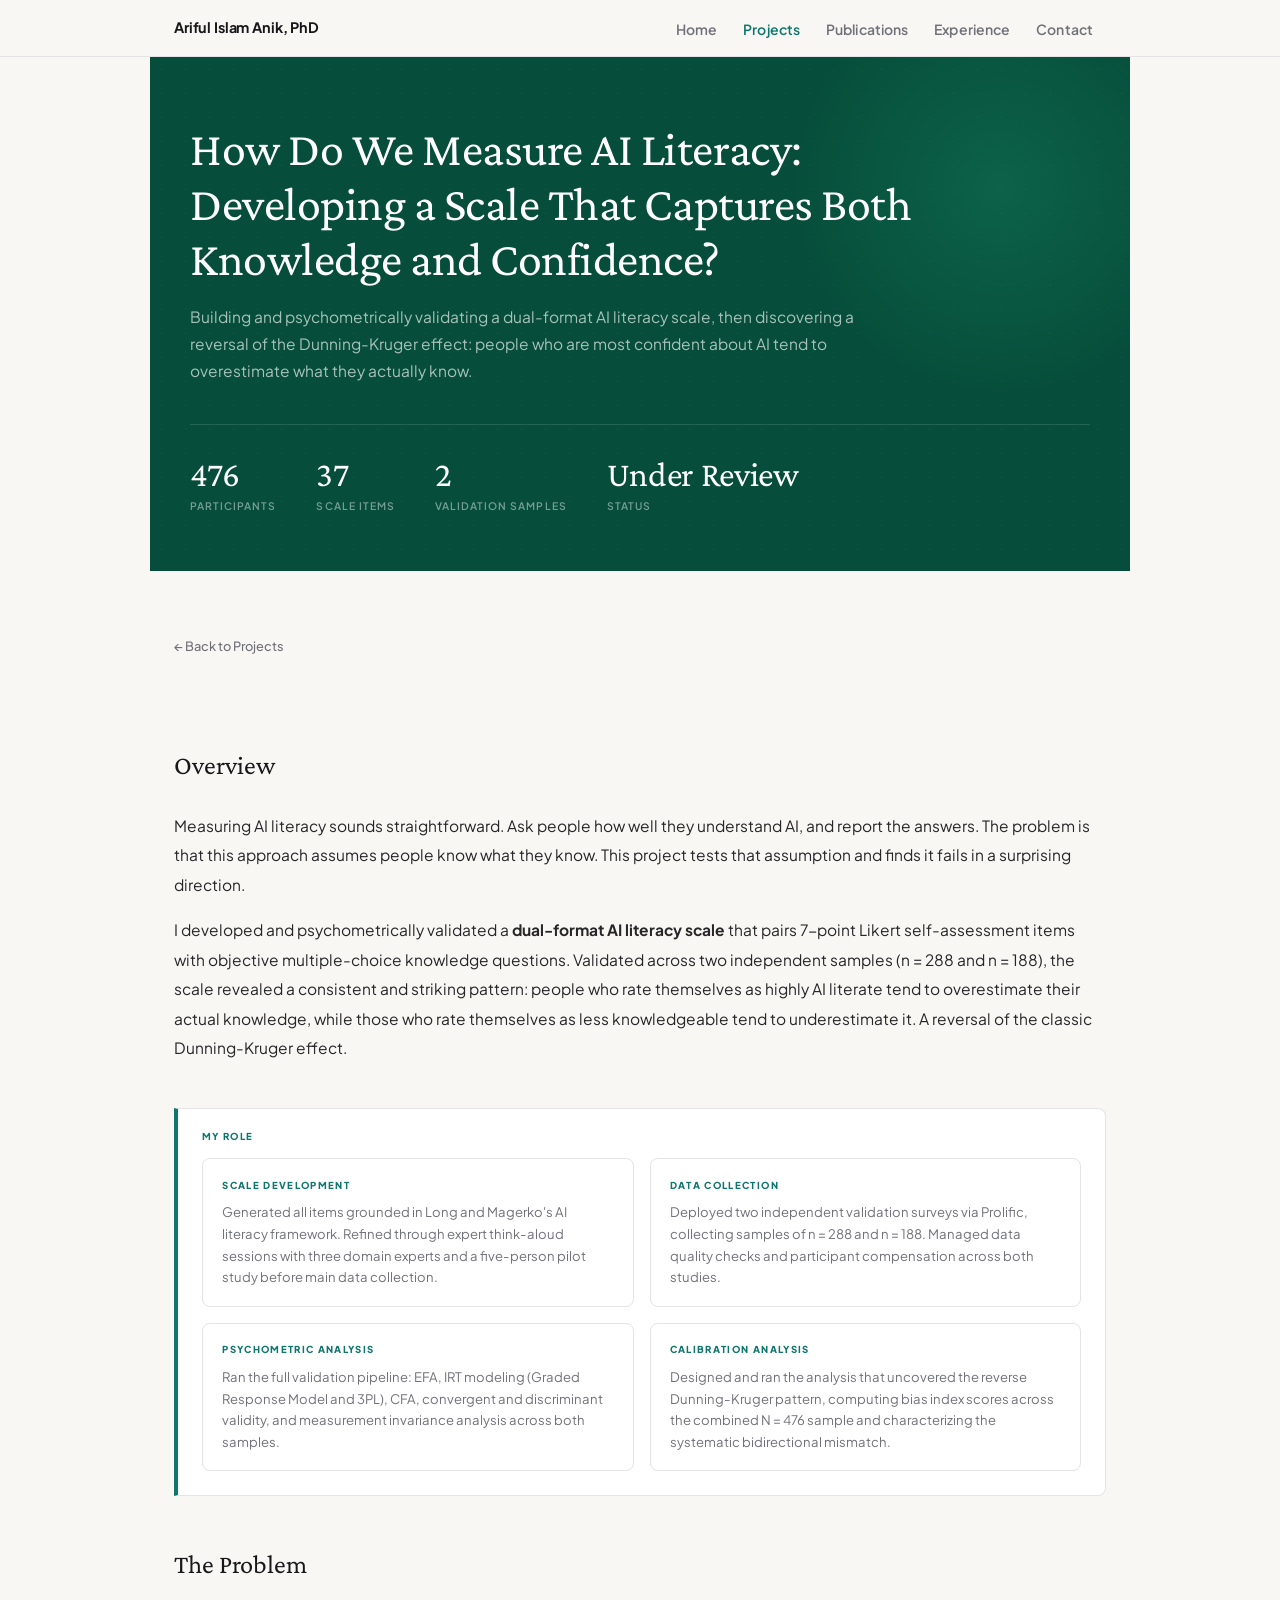
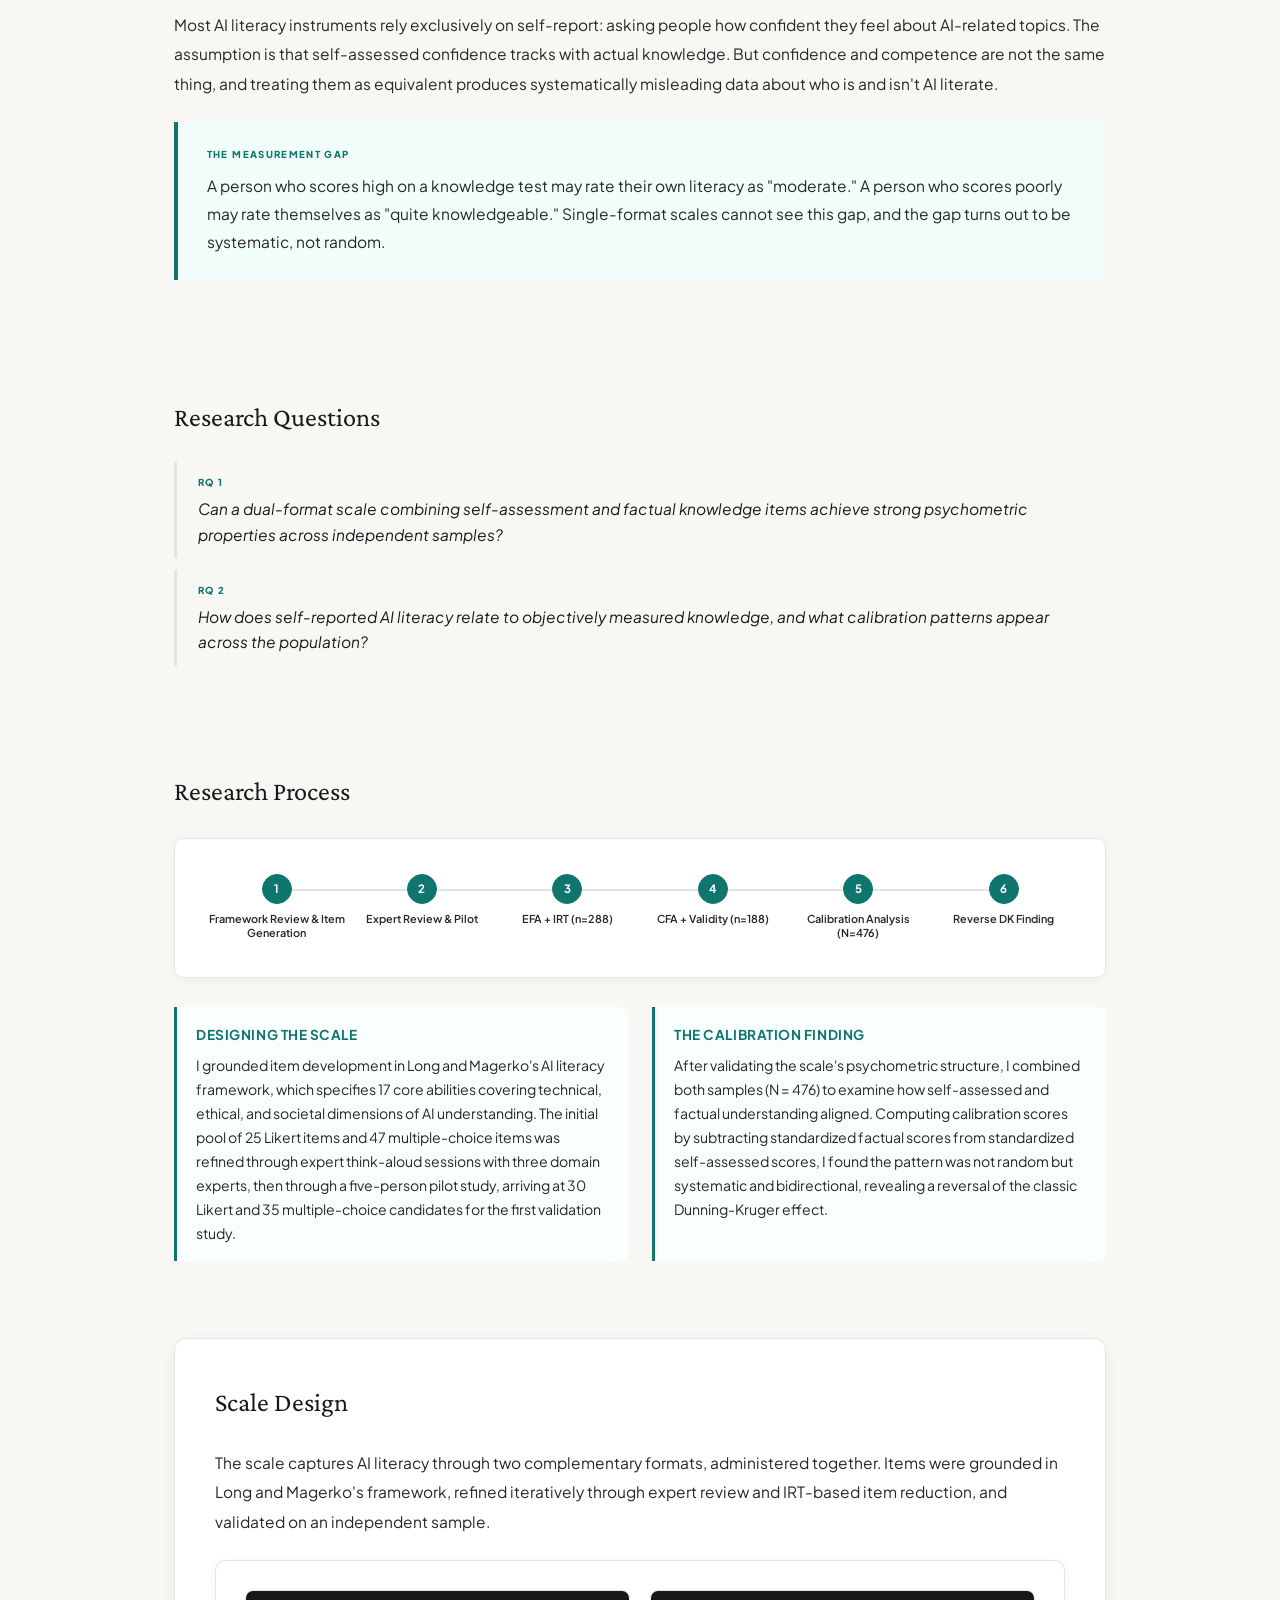
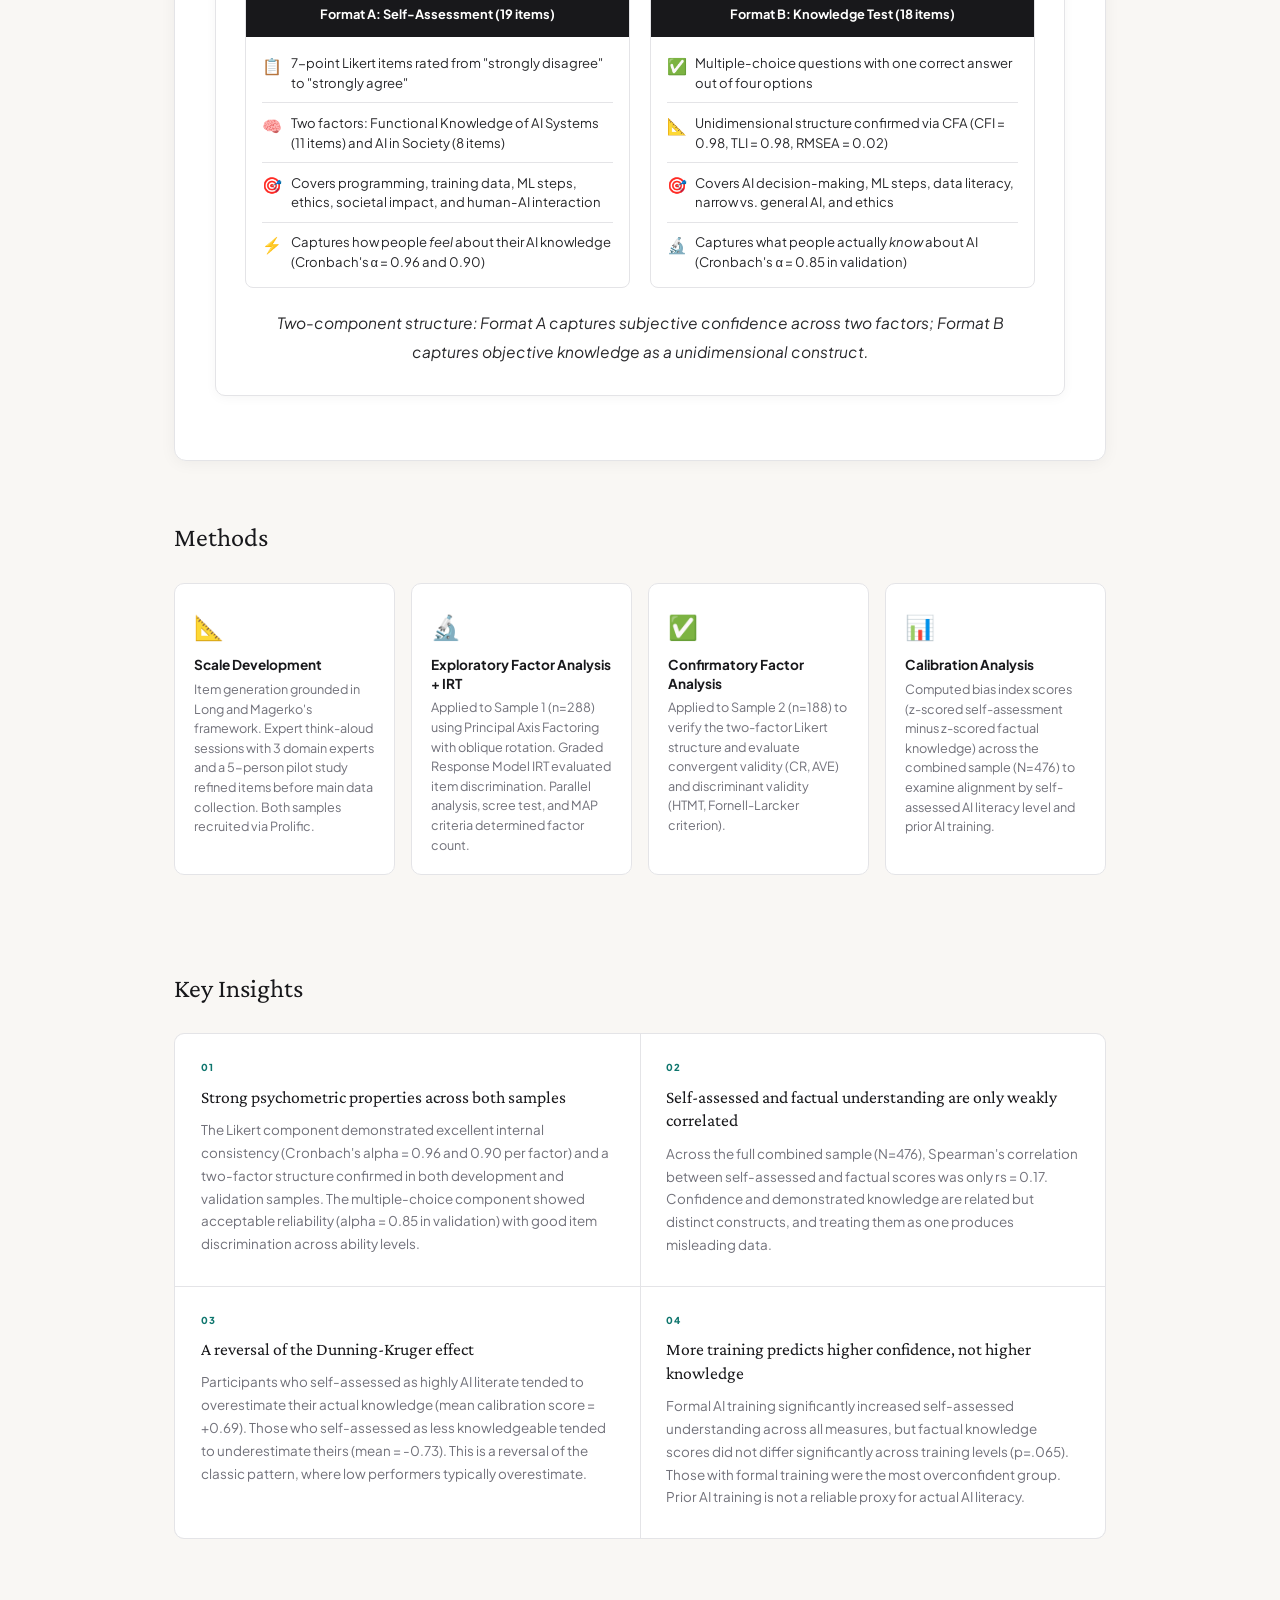
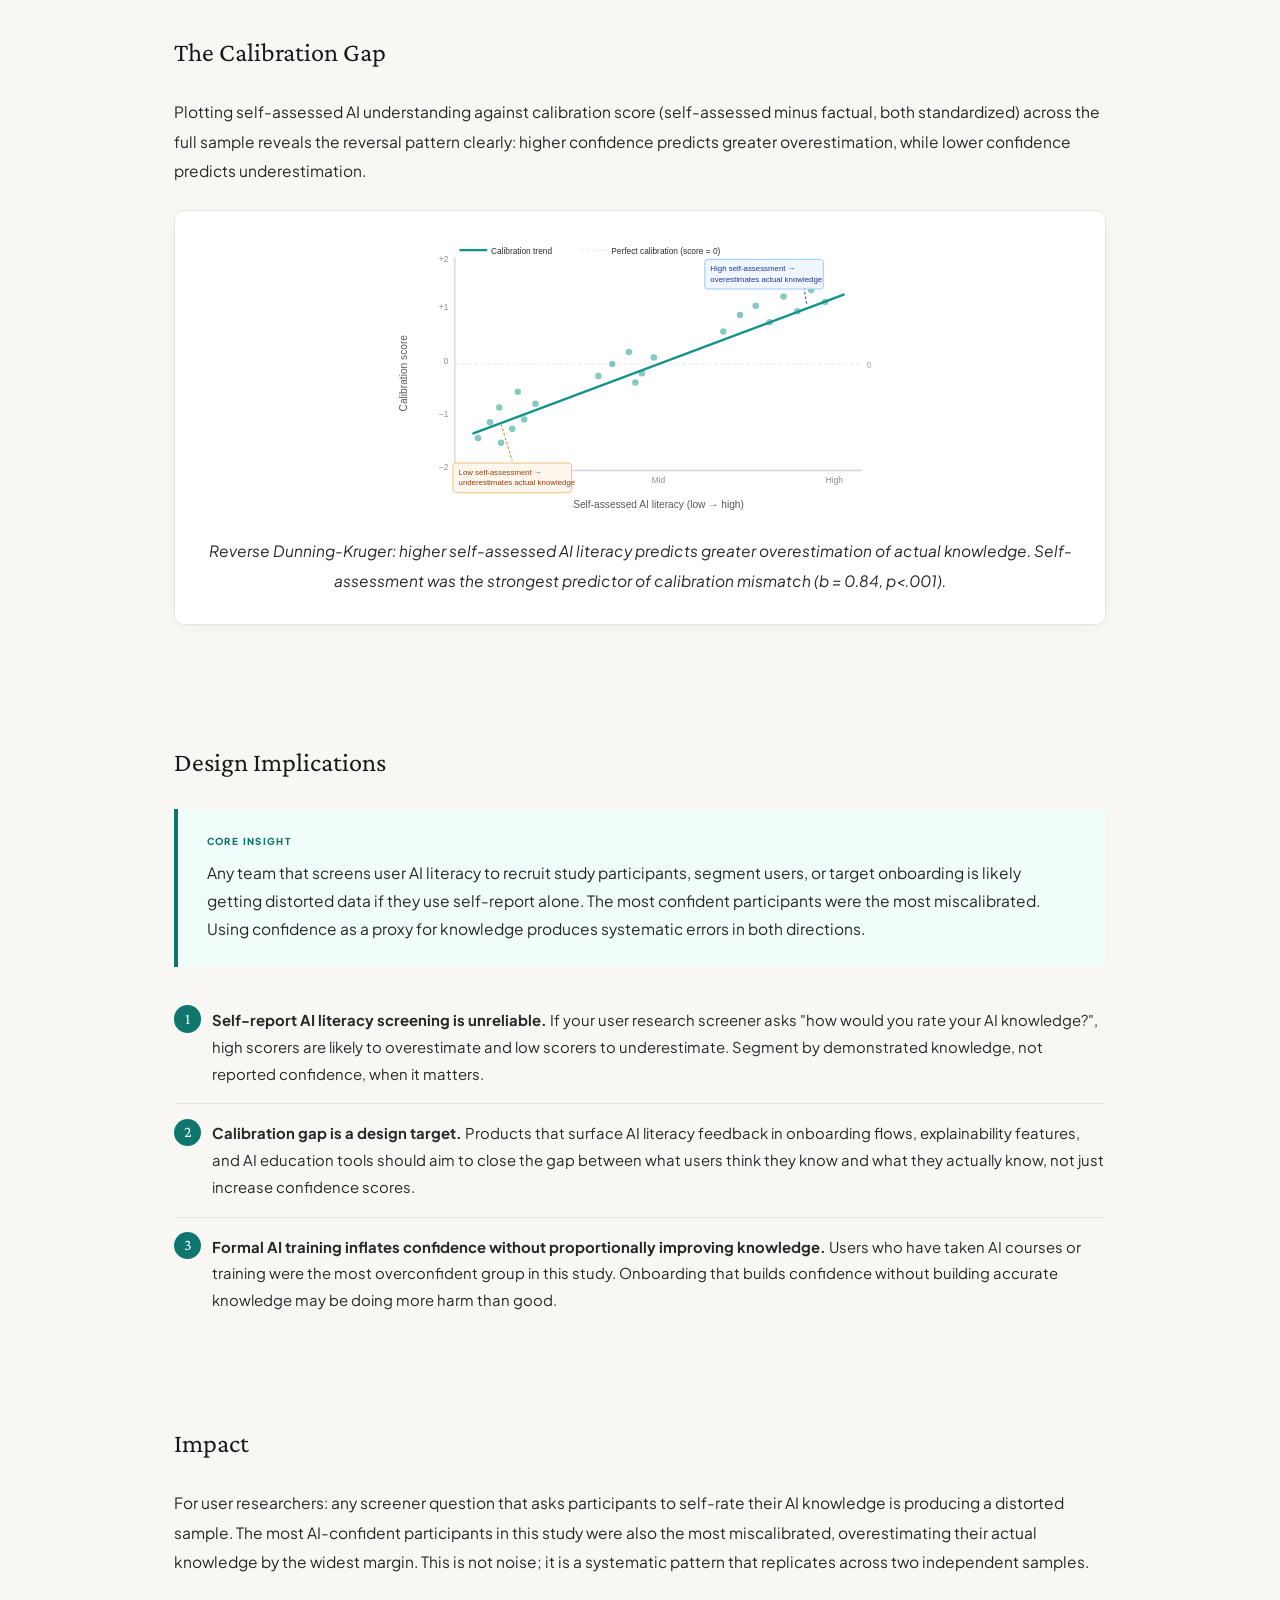
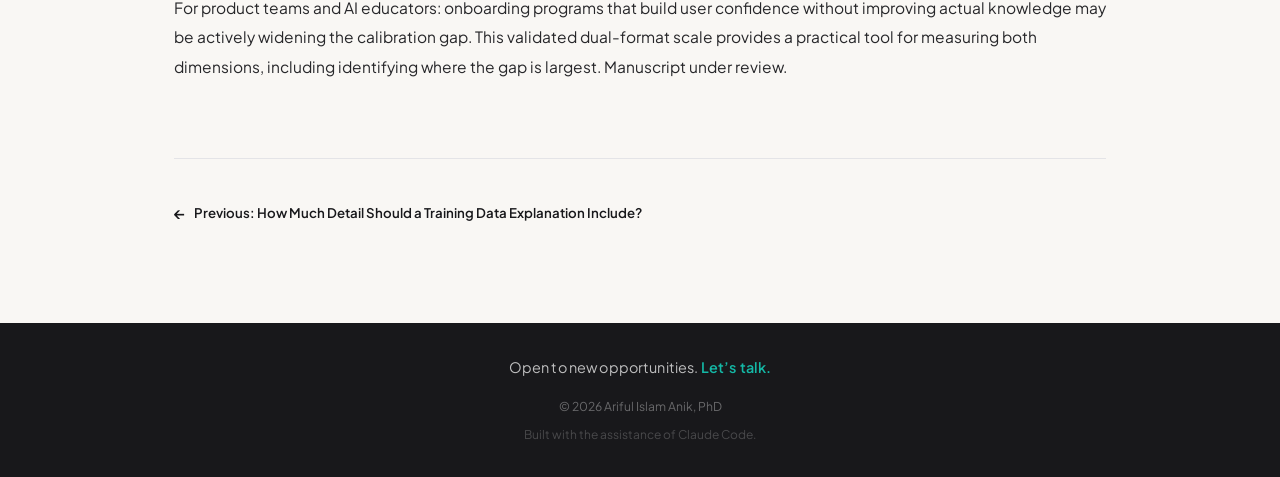
==== commit 0ea6e71b: "Tier 1 polish: reading progress bar, page fade-in, bar chart animation, generic footer CTA - Reading" ====
--- a/project-ailiteracy.html
+++ b/project-ailiteracy.html
@@ -7,6 +7,7 @@
   <link rel="stylesheet" href="style.css" />
 </head>
 <body>
+<div id="readingProgress" class="reading-progress"></div>
 
 <header class="site-header">
   <nav class="nav-inner">
@@ -480,9 +481,21 @@
 </script>
 
 <footer class="site-footer">
+  <p class="footer-cta">Open to new opportunities. <a href="mailto:anik.mdariful@gmail.com">Let&rsquo;s talk.</a></p>
   <p>&copy; 2026 Ariful Islam Anik, PhD</p>
   <p style="font-size: 0.75rem; margin-top: 0.4rem; opacity: 0.6;">Built with the assistance of <a href="https://claude.ai/code" target="_blank" rel="noopener">Claude Code</a>.</p>
 </footer>
 
+<script>
+(function () {
+  var bar = document.getElementById('readingProgress');
+  if (!bar) return;
+  window.addEventListener('scroll', function () {
+    var scrolled = document.documentElement.scrollTop;
+    var total = document.documentElement.scrollHeight - document.documentElement.clientHeight;
+    bar.style.width = total > 0 ? (scrolled / total * 100) + '%' : '0%';
+  }, { passive: true });
+})();
+</script>
 </body>
 </html>
--- a/style.css
+++ b/style.css
@@ -31,6 +31,11 @@
 
 html { scroll-behavior: smooth; }
 
+@keyframes pageFadeIn {
+  from { opacity: 0; }
+  to   { opacity: 1; }
+}
+
 body {
   font-family: var(--font-body);
   font-size: 15.5px;
@@ -38,6 +43,22 @@
   color: var(--text);
   background: var(--bg);
   -webkit-font-smoothing: antialiased;
+  animation: pageFadeIn 0.4s ease both;
+}
+
+@media (prefers-reduced-motion: reduce) {
+  body { animation: none; }
+}
+
+.reading-progress {
+  position: fixed;
+  top: 0; left: 0;
+  width: 0%;
+  height: 3px;
+  background: linear-gradient(90deg, var(--teal), var(--teal-lt));
+  z-index: 200;
+  transition: width 0.08s linear;
+  pointer-events: none;
 }
 
 a { color: var(--teal); text-decoration: none; }
@@ -259,6 +280,12 @@
 }
 .site-footer a { color: rgba(255,255,255,0.35); }
 .site-footer a:hover { color: var(--teal-lt); text-decoration: none; }
+.footer-cta {
+  font-size: 0.9rem; color: rgba(255,255,255,0.72);
+  margin-bottom: 1rem; letter-spacing: 0.01em;
+}
+.footer-cta a { color: var(--teal-lt); font-weight: 600; text-decoration: none; }
+.footer-cta a:hover { text-decoration: underline; color: var(--teal-lt); }
 
 /* ── Page header ────────────────────────────────── */
 .page-header {
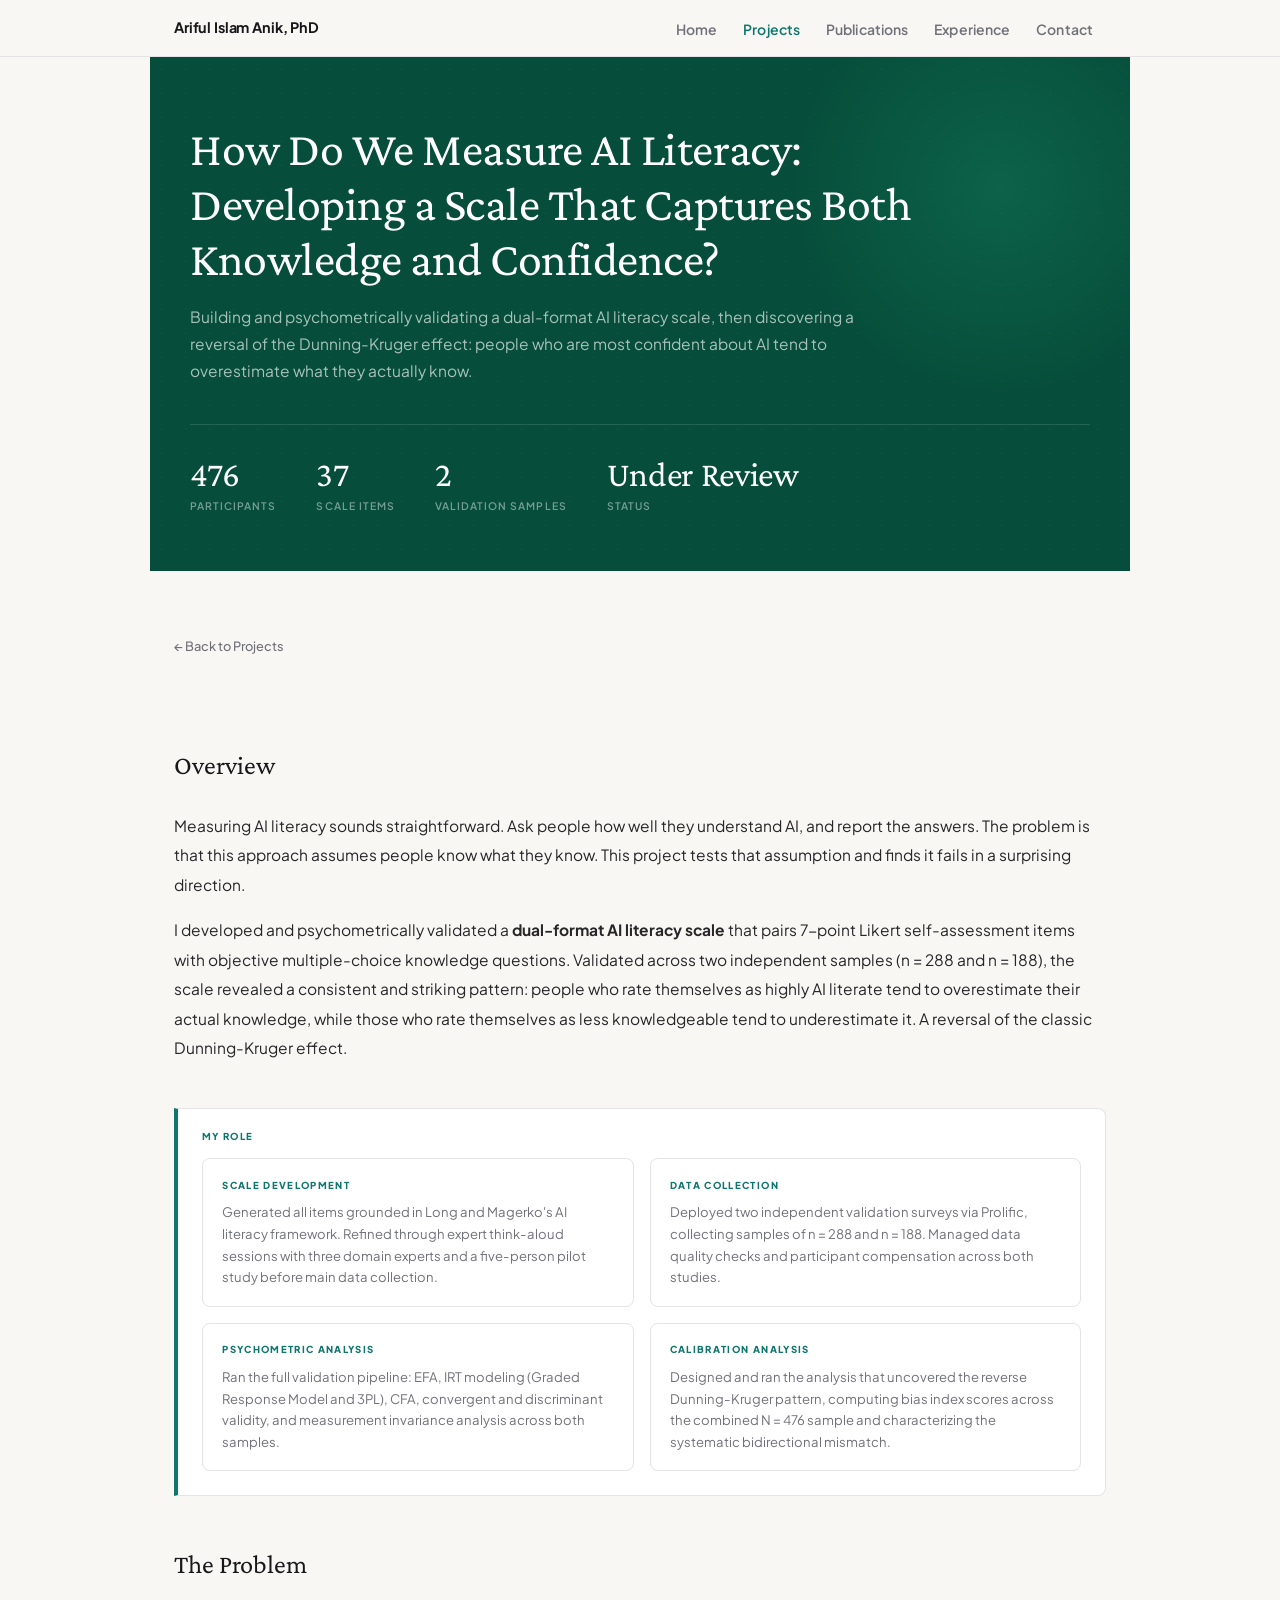
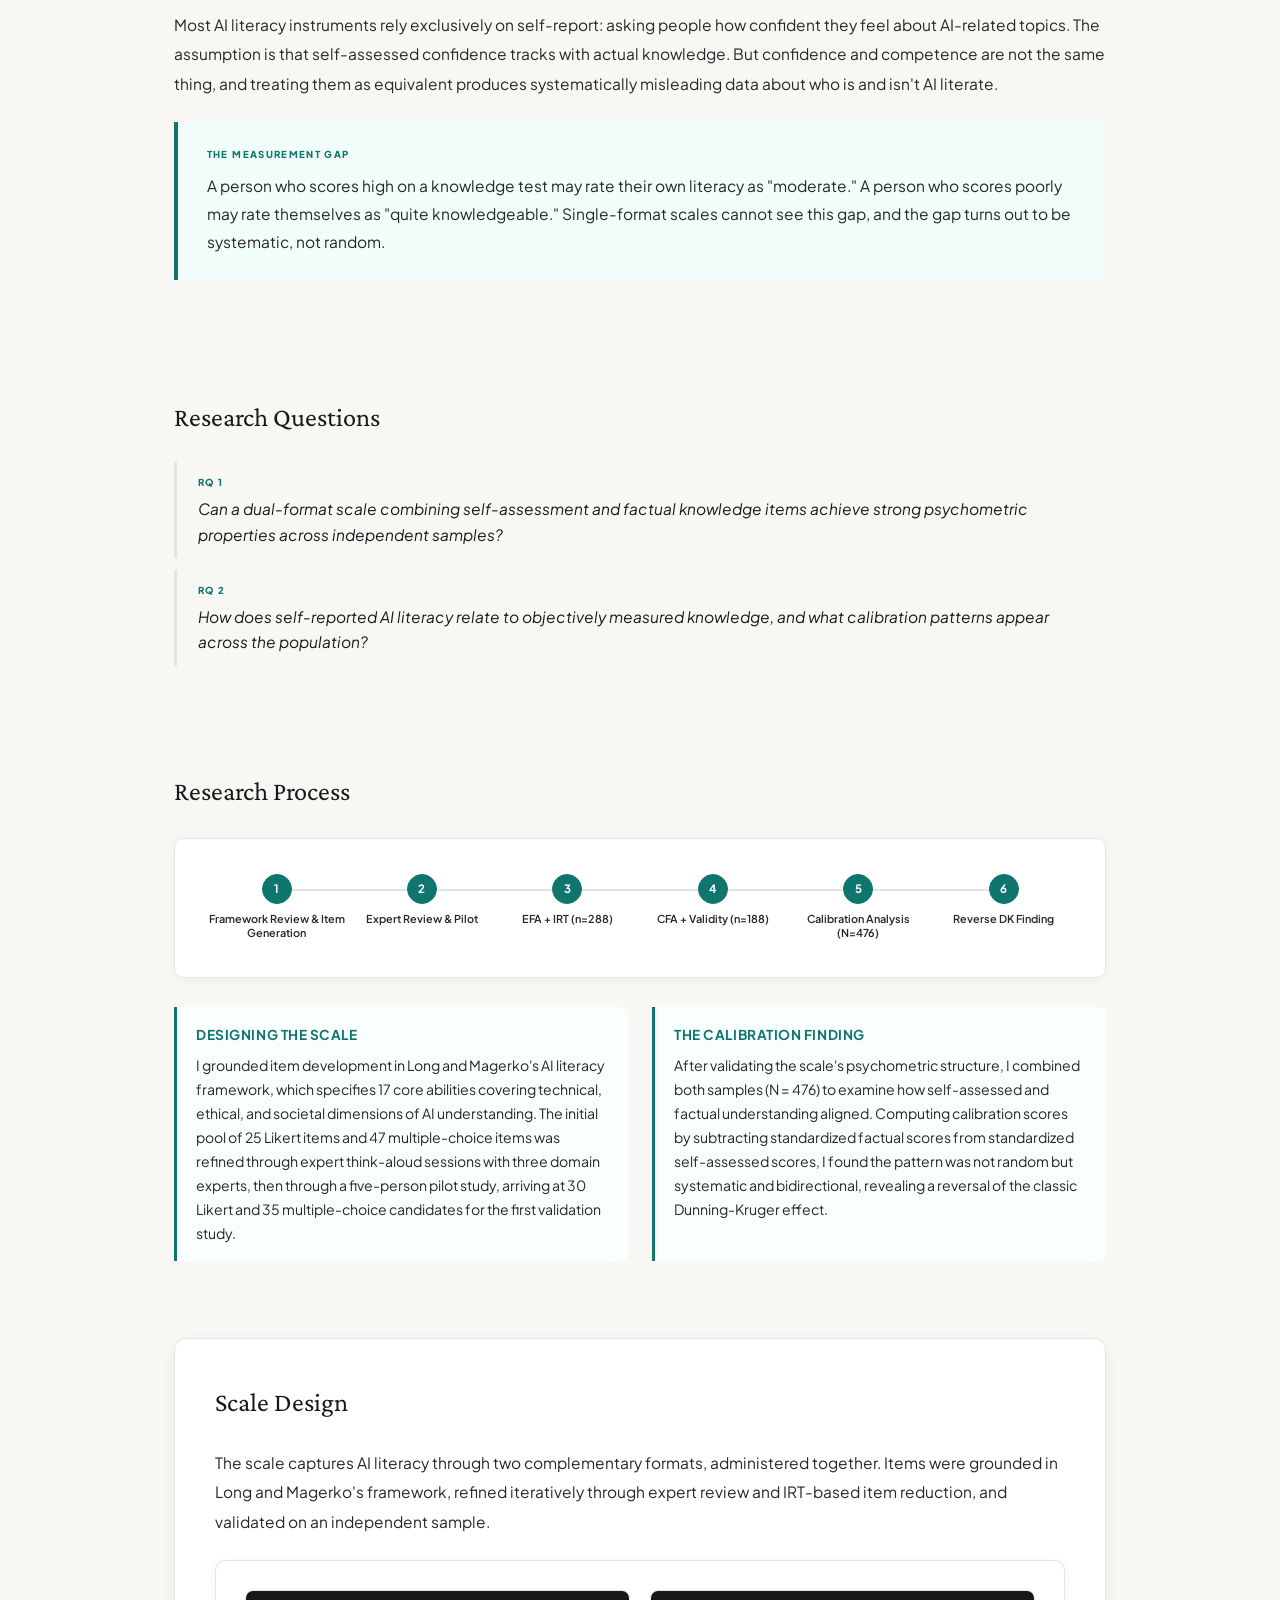
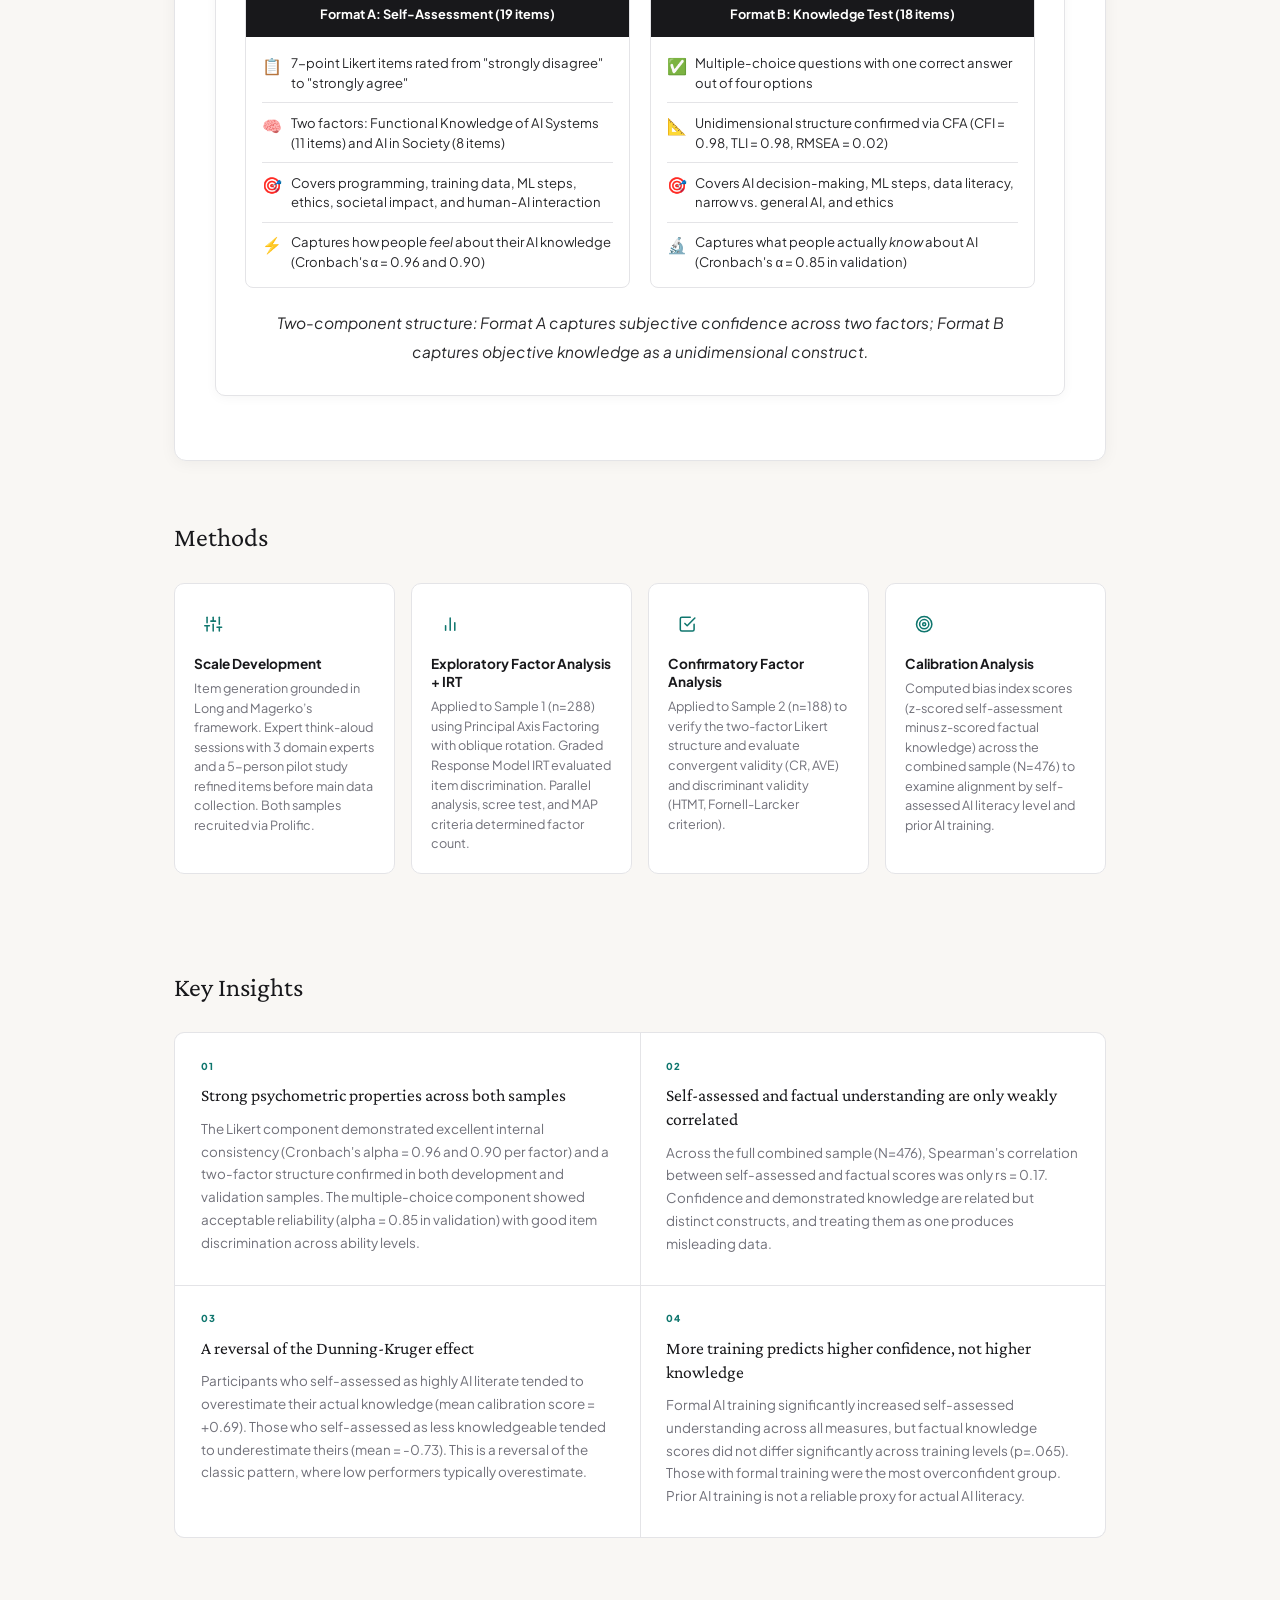
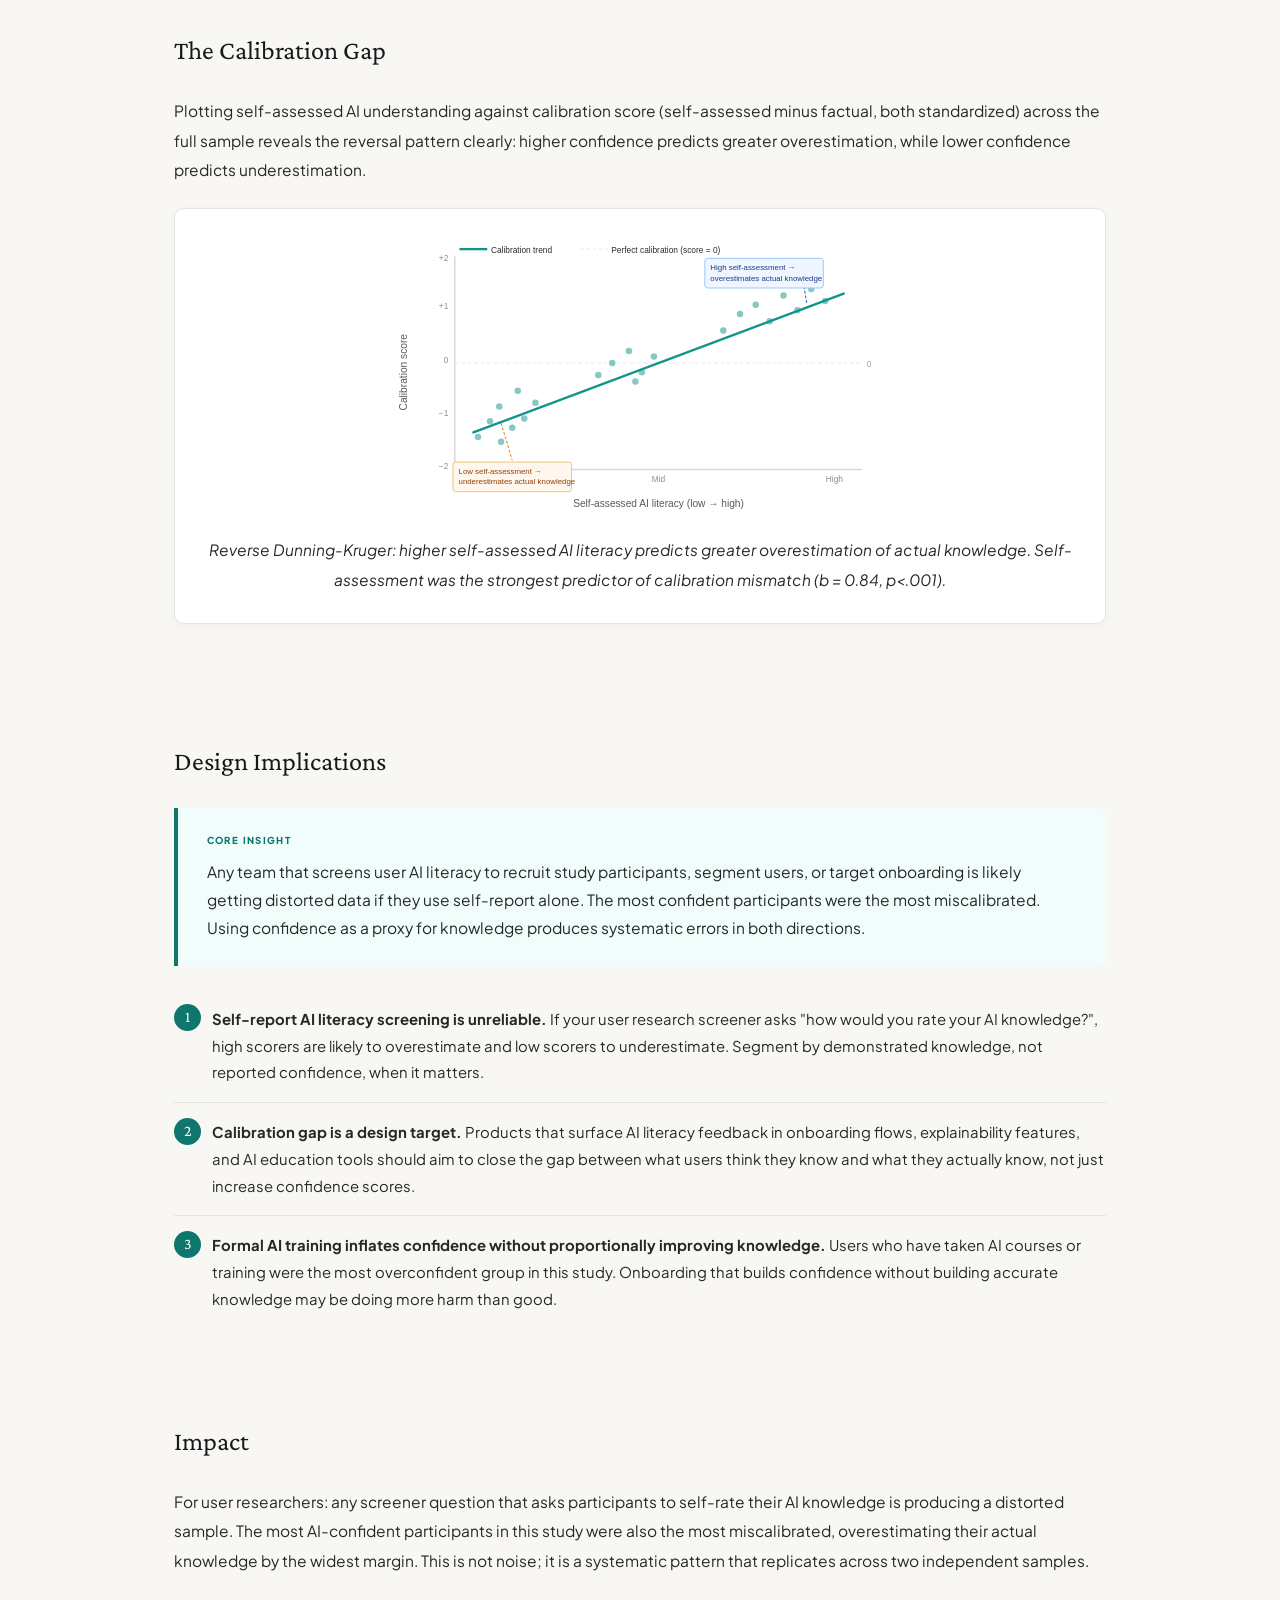
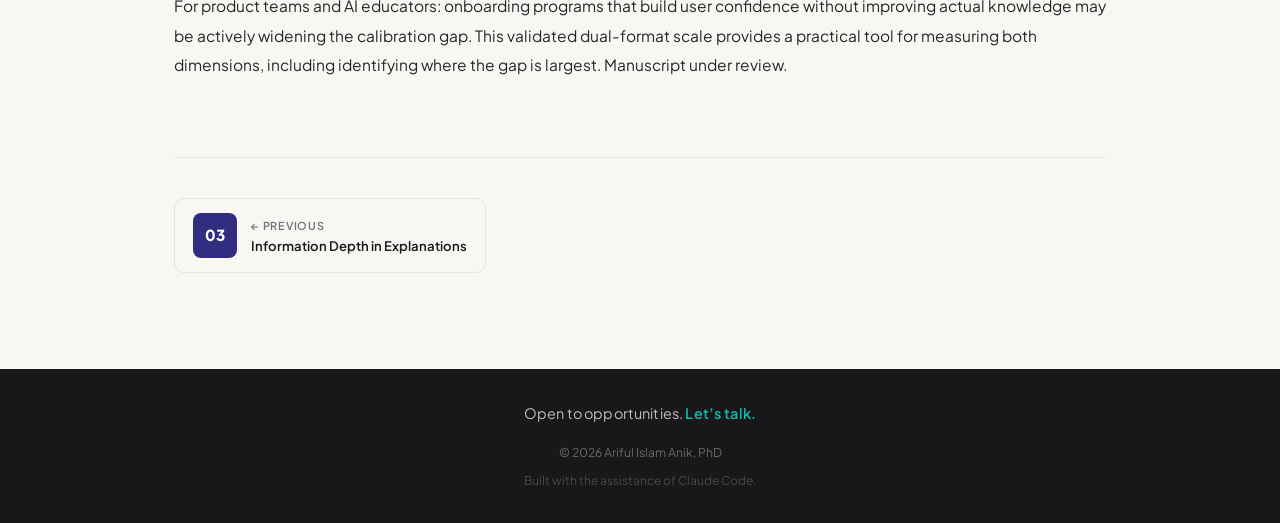
==== commit 2034b4d0: "Tier 2: SVG method icons, enhanced pagination, grouped travel awards - Replace all emoji method icon" ====
--- a/project-ailiteracy.html
+++ b/project-ailiteracy.html
@@ -221,22 +221,22 @@
     <h2>Methods</h2>
     <div class="method-grid">
       <div class="method-card">
-        <span class="method-icon">📐</span>
+        <span class="method-icon"><svg viewBox="0 0 24 24"><line x1="4" y1="21" x2="4" y2="14"/><line x1="4" y1="10" x2="4" y2="3"/><line x1="12" y1="21" x2="12" y2="12"/><line x1="12" y1="8" x2="12" y2="3"/><line x1="20" y1="21" x2="20" y2="16"/><line x1="20" y1="12" x2="20" y2="3"/><line x1="1" y1="14" x2="7" y2="14"/><line x1="9" y1="8" x2="15" y2="8"/><line x1="17" y1="16" x2="23" y2="16"/></svg></span>
         <h4>Scale Development</h4>
-        <p>Item generation grounded in Long and Magerko's framework. Expert think-aloud sessions with 3 domain experts and a 5-person pilot study refined items before main data collection. Both samples recruited via Prolific.</p>
+        <p>Item generation grounded in Long and Magerko&rsquo;s framework. Expert think-aloud sessions with 3 domain experts and a 5-person pilot study refined items before main data collection. Both samples recruited via Prolific.</p>
       </div>
       <div class="method-card">
-        <span class="method-icon">🔬</span>
+        <span class="method-icon"><svg viewBox="0 0 24 24"><line x1="18" y1="20" x2="18" y2="10"/><line x1="12" y1="20" x2="12" y2="4"/><line x1="6" y1="20" x2="6" y2="14"/></svg></span>
         <h4>Exploratory Factor Analysis + IRT</h4>
         <p>Applied to Sample 1 (n=288) using Principal Axis Factoring with oblique rotation. Graded Response Model IRT evaluated item discrimination. Parallel analysis, scree test, and MAP criteria determined factor count.</p>
       </div>
       <div class="method-card">
-        <span class="method-icon">✅</span>
+        <span class="method-icon"><svg viewBox="0 0 24 24"><polyline points="9 11 12 14 22 4"/><path d="M21 12v7a2 2 0 0 1-2 2H5a2 2 0 0 1-2-2V5a2 2 0 0 1 2-2h11"/></svg></span>
         <h4>Confirmatory Factor Analysis</h4>
         <p>Applied to Sample 2 (n=188) to verify the two-factor Likert structure and evaluate convergent validity (CR, AVE) and discriminant validity (HTMT, Fornell-Larcker criterion).</p>
       </div>
       <div class="method-card">
-        <span class="method-icon">📊</span>
+        <span class="method-icon"><svg viewBox="0 0 24 24"><circle cx="12" cy="12" r="10"/><circle cx="12" cy="12" r="6"/><circle cx="12" cy="12" r="2"/></svg></span>
         <h4>Calibration Analysis</h4>
         <p>Computed bias index scores (z-scored self-assessment minus z-scored factual knowledge) across the combined sample (N=476) to examine alignment by self-assessed AI literacy level and prior AI training.</p>
       </div>
@@ -381,11 +381,20 @@
     <p>For product teams and AI educators: onboarding programs that build user confidence without improving actual knowledge may be actively widening the calibration gap. This validated dual-format scale provides a practical tool for measuring both dimensions, including identifying where the gap is largest. Manuscript under review.</p>
   </div>
 
+  <!-- What I'd do differently -->
+  <div class="detail-section" style="display:none;">
+    <h2>What I&rsquo;d Do Differently</h2>
+    <p>All data were collected cross-sectionally, so we can describe the calibration gap but cannot explain its direction: does overconfidence precede AI experience, or does it grow from it? A longitudinal study tracking the same participants through an AI literacy intervention would resolve this and make the scale&rsquo;s diagnostic value concrete for educators. I would also invest more in the open-ended items: richer qualitative analysis of what high-calibration-error participants say they know, versus what they actually get right, would turn the scale from a measurement tool into a practical diagnostic that trainers can act on.</p>
+  </div>
+
   <!-- Project navigation -->
   <div class="proj-pagination">
-    <a href="project-iui2026.html" class="proj-prev-link">
-      <span class="proj-prev-arrow">←</span>
-      Previous: How Much Detail Should a Training Data Explanation Include?
+    <a href="project-iui2026.html" class="proj-pag-item prev">
+      <div class="proj-pag-chip c3">03</div>
+      <div class="proj-pag-text">
+        <span class="proj-pag-label">&larr; Previous</span>
+        <span class="proj-pag-title">Information Depth in Explanations</span>
+      </div>
     </a>
     <span></span>
   </div>
@@ -481,7 +490,7 @@
 </script>
 
 <footer class="site-footer">
-  <p class="footer-cta">Open to new opportunities. <a href="mailto:anik.mdariful@gmail.com">Let&rsquo;s talk.</a></p>
+  <p class="footer-cta">Open to opportunities. <a href="mailto:anik.mdariful@gmail.com">Let&rsquo;s talk.</a></p>
   <p>&copy; 2026 Ariful Islam Anik, PhD</p>
   <p style="font-size: 0.75rem; margin-top: 0.4rem; opacity: 0.6;">Built with the assistance of <a href="https://claude.ai/code" target="_blank" rel="noopener">Claude Code</a>.</p>
 </footer>
--- a/style.css
+++ b/style.css
@@ -604,7 +604,14 @@
 }
 .method-card:hover { box-shadow: 0 6px 20px rgba(0,0,0,0.07); transform: translateY(-1px); }
 .method-icon {
-  font-size: 1.5rem; margin-bottom: 0.6rem; display: block;
+  display: flex; align-items: center; justify-content: center;
+  width: 2.4rem; height: 2.4rem; border-radius: 8px;
+  background: var(--teal-bg); margin-bottom: 0.75rem;
+}
+.method-icon svg {
+  width: 1.15rem; height: 1.15rem;
+  stroke: var(--teal); fill: none;
+  stroke-width: 2; stroke-linecap: round; stroke-linejoin: round;
 }
 .method-card h4 {
   font-family: var(--font-ui); font-size: 0.85rem;
@@ -931,7 +938,7 @@
 .carousel-slide { display: none; background: var(--white); }
 .carousel-slide.active { display: block; }
 .carousel-slide img {
-  width: 100%; height: 300px;
+  width: 100%; height: 380px;
   display: block; object-fit: contain;
   background: var(--white);
   padding: 1rem 2rem;
@@ -1000,7 +1007,18 @@
 }
 .xai-col:last-child { border-right: none; }
 .xai-col.highlight { background: #f0fdfa; border-top: 3px solid var(--teal); }
-.xai-col-icon { font-size: 1.8rem; margin-bottom: 0.5rem; display: block; }
+.xai-col-icon {
+  display: flex; align-items: center; justify-content: center;
+  width: 2.8rem; height: 2.8rem; border-radius: 10px;
+  background: #f1f5f9; margin-bottom: 0.65rem;
+}
+.xai-col-icon svg {
+  width: 1.25rem; height: 1.25rem;
+  stroke: var(--navy); fill: none;
+  stroke-width: 2; stroke-linecap: round; stroke-linejoin: round;
+}
+.xai-col.highlight .xai-col-icon { background: var(--teal-bg); }
+.xai-col.highlight .xai-col-icon svg { stroke: var(--teal); }
 .xai-col h4 {
   font-family: var(--font-ui); font-size: 0.82rem;
   font-weight: 700; color: var(--navy); margin-bottom: 0.3rem;
@@ -1136,20 +1154,37 @@
 
 /* ── Project pagination ─────────────────────────── */
 .proj-pagination {
-  display: flex; justify-content: space-between; align-items: center;
+  display: flex; align-items: stretch;
   padding: 2.5rem 0 0; margin-top: 2rem;
   border-top: 1px solid var(--border); gap: 1rem;
 }
-.proj-prev-link,
-.proj-next-link {
-  font-family: var(--font-ui); font-size: 0.83rem;
-  font-weight: 600; color: var(--navy);
-  display: flex; align-items: center; gap: 0.5rem;
-  text-decoration: none; transition: color 0.15s;
-}
-.proj-prev-link:hover,
-.proj-next-link:hover { color: var(--teal); text-decoration: none; }
-.proj-prev-arrow, .proj-next-arrow { font-size: 1rem; }
+.proj-pag-item {
+  display: flex; align-items: center; gap: 0.85rem;
+  text-decoration: none; padding: 0.9rem 1.1rem;
+  border-radius: 10px; border: 1px solid var(--border);
+  transition: box-shadow 0.18s, border-color 0.18s;
+  max-width: 48%;
+}
+.proj-pag-item:hover { box-shadow: 0 4px 16px rgba(0,0,0,0.08); border-color: var(--teal); text-decoration: none; }
+.proj-pag-item.next { margin-left: auto; text-align: right; }
+.proj-pag-chip {
+  width: 2.8rem; height: 2.8rem; border-radius: 8px; flex-shrink: 0;
+  display: flex; align-items: center; justify-content: center;
+  font-family: var(--font-ui); font-size: 0.95rem; font-weight: 800; color: #fff;
+}
+.proj-pag-chip.c1 { background: #1e1b4b; }
+.proj-pag-chip.c2 { background: #134e4a; }
+.proj-pag-chip.c3 { background: #312e81; }
+.proj-pag-chip.c4 { background: #064e3b; }
+.proj-pag-text { display: flex; flex-direction: column; gap: 0.15rem; }
+.proj-pag-label {
+  font-family: var(--font-ui); font-size: 0.68rem; font-weight: 600;
+  color: var(--muted); text-transform: uppercase; letter-spacing: 0.07em;
+}
+.proj-pag-title {
+  font-family: var(--font-ui); font-size: 0.82rem;
+  font-weight: 600; color: var(--navy); line-height: 1.35;
+}
 
 /* ── Role contribution grid ─────────────────────── */
 .role-grid {
@@ -1326,7 +1361,8 @@
 
 @media (max-width: 680px) {
   .iteration-grid { grid-template-columns: 1fr; }
-  .proj-pagination { flex-direction: column; align-items: flex-start; }
+  .proj-pagination { flex-direction: column; }
+  .proj-pag-item, .proj-pag-item.next { max-width: 100%; margin-left: 0; }
   .role-grid { grid-template-columns: 1fr; }
   .proto-grid { grid-template-columns: 1fr; }
 }
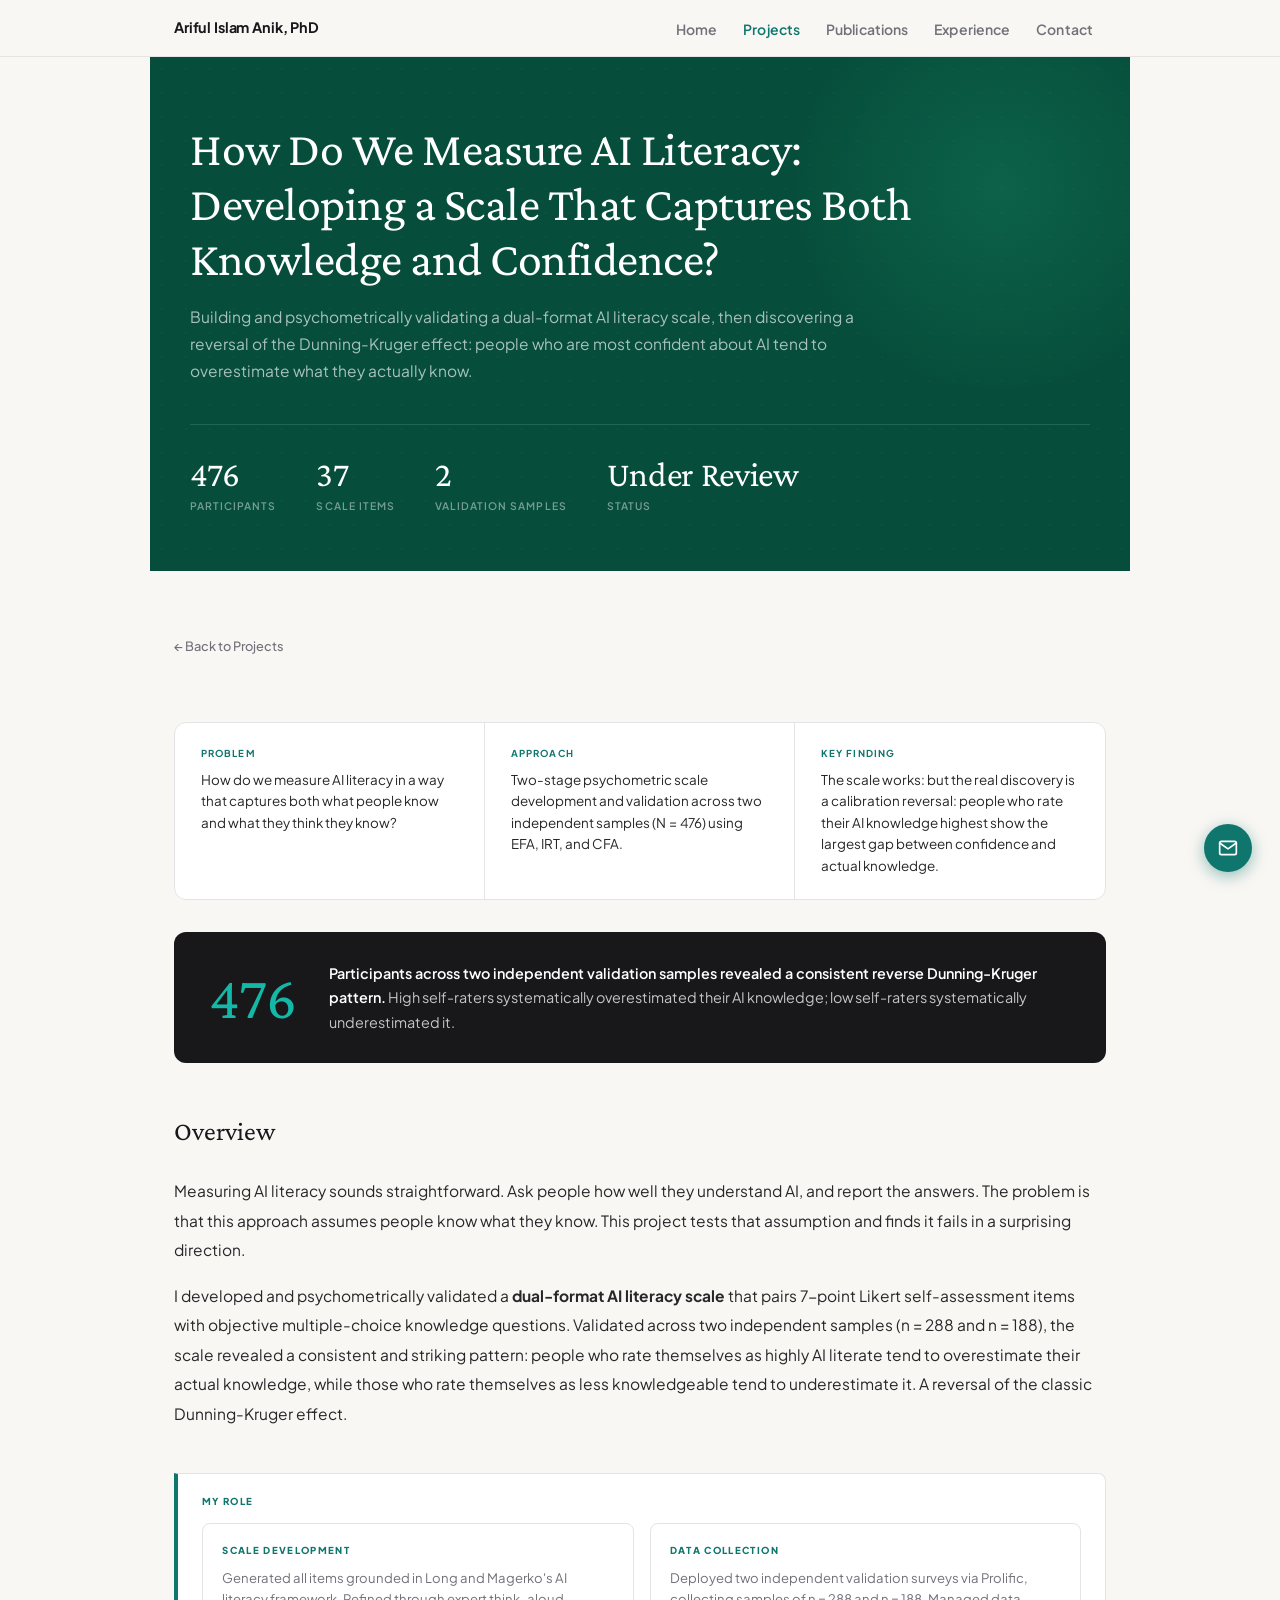
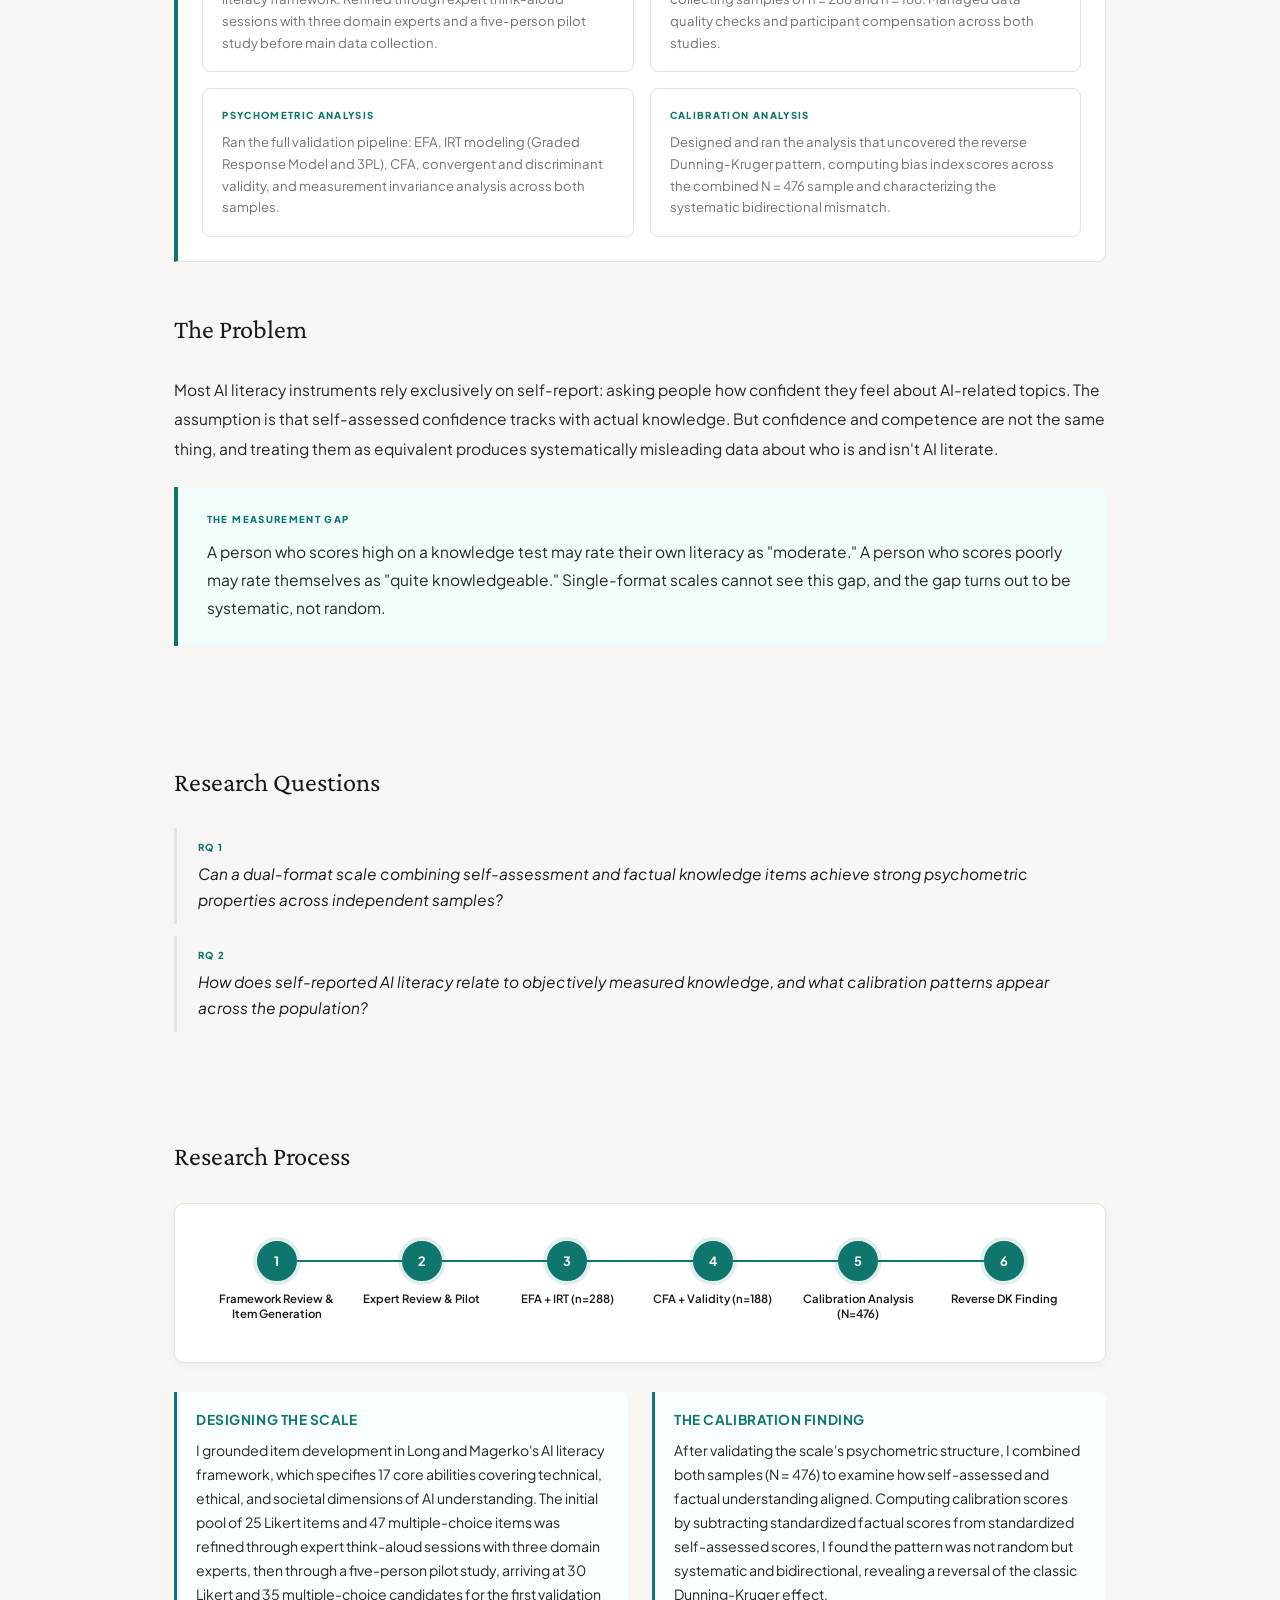
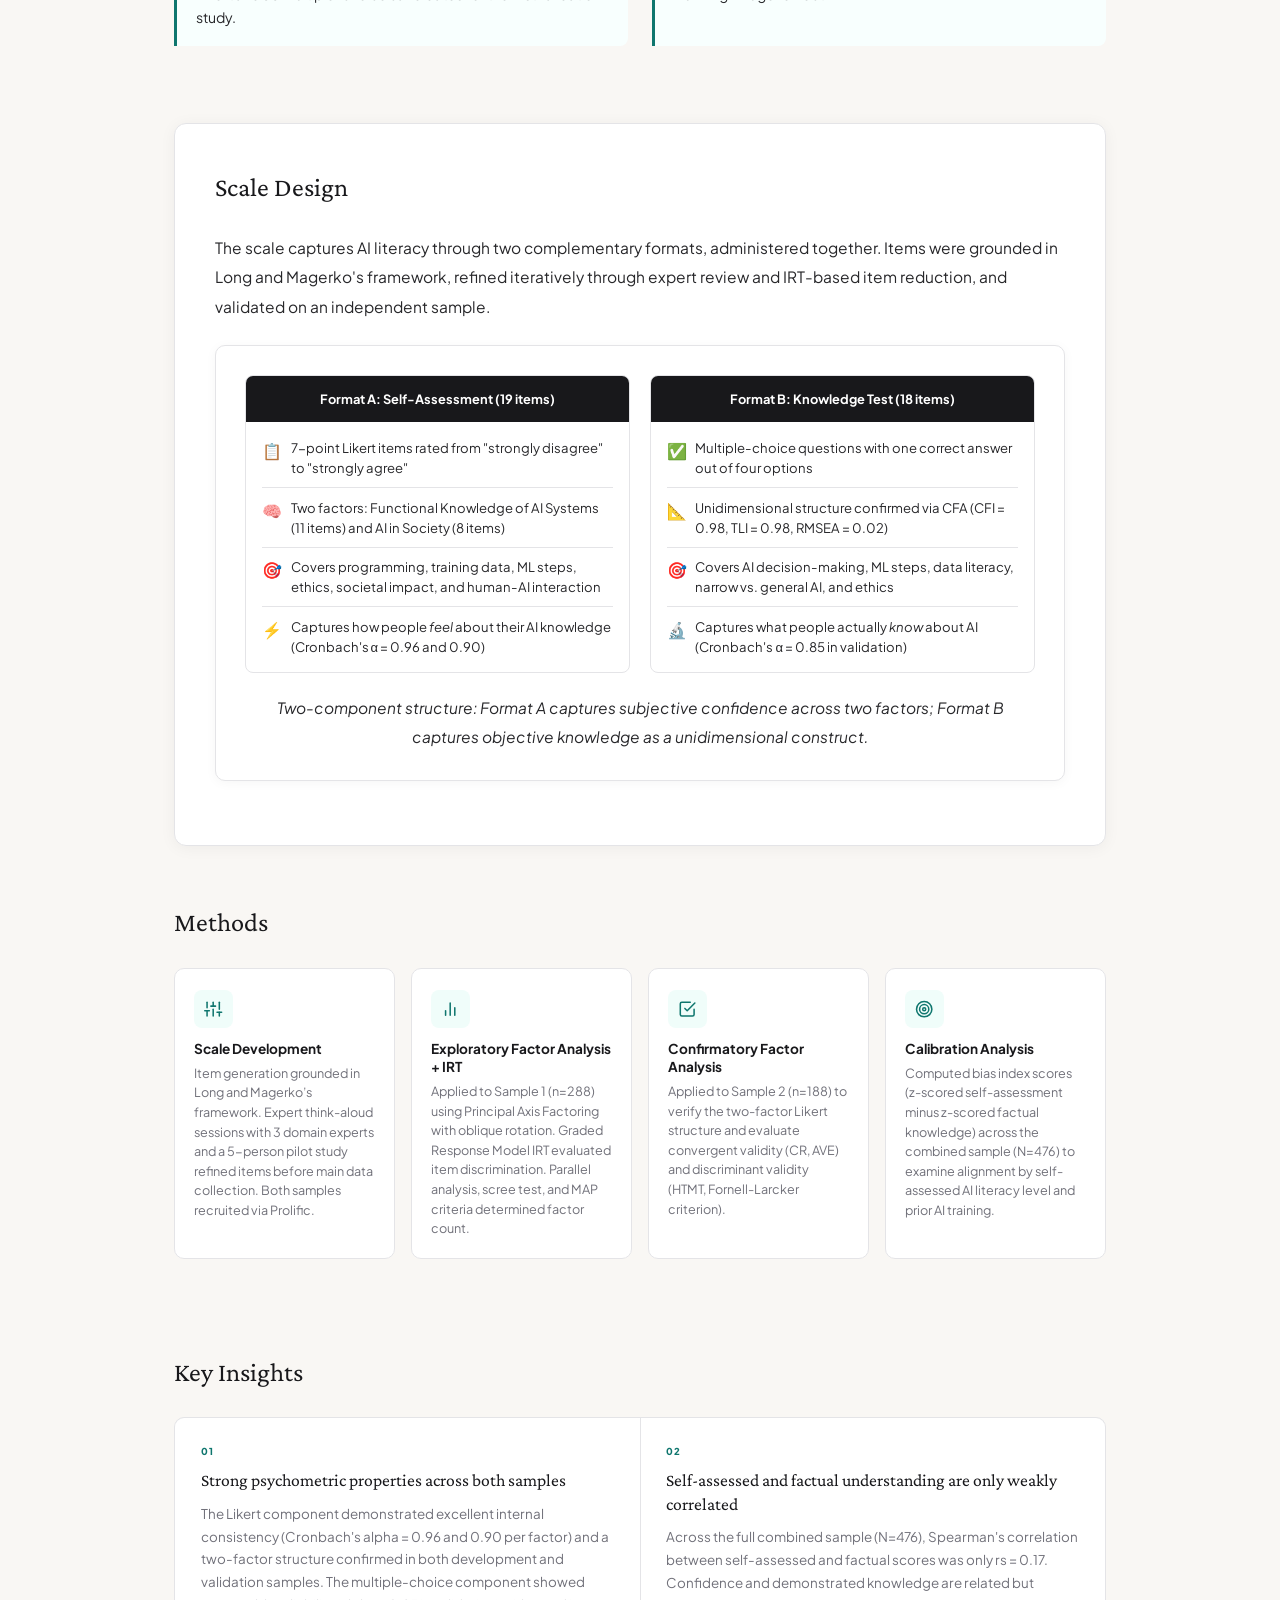
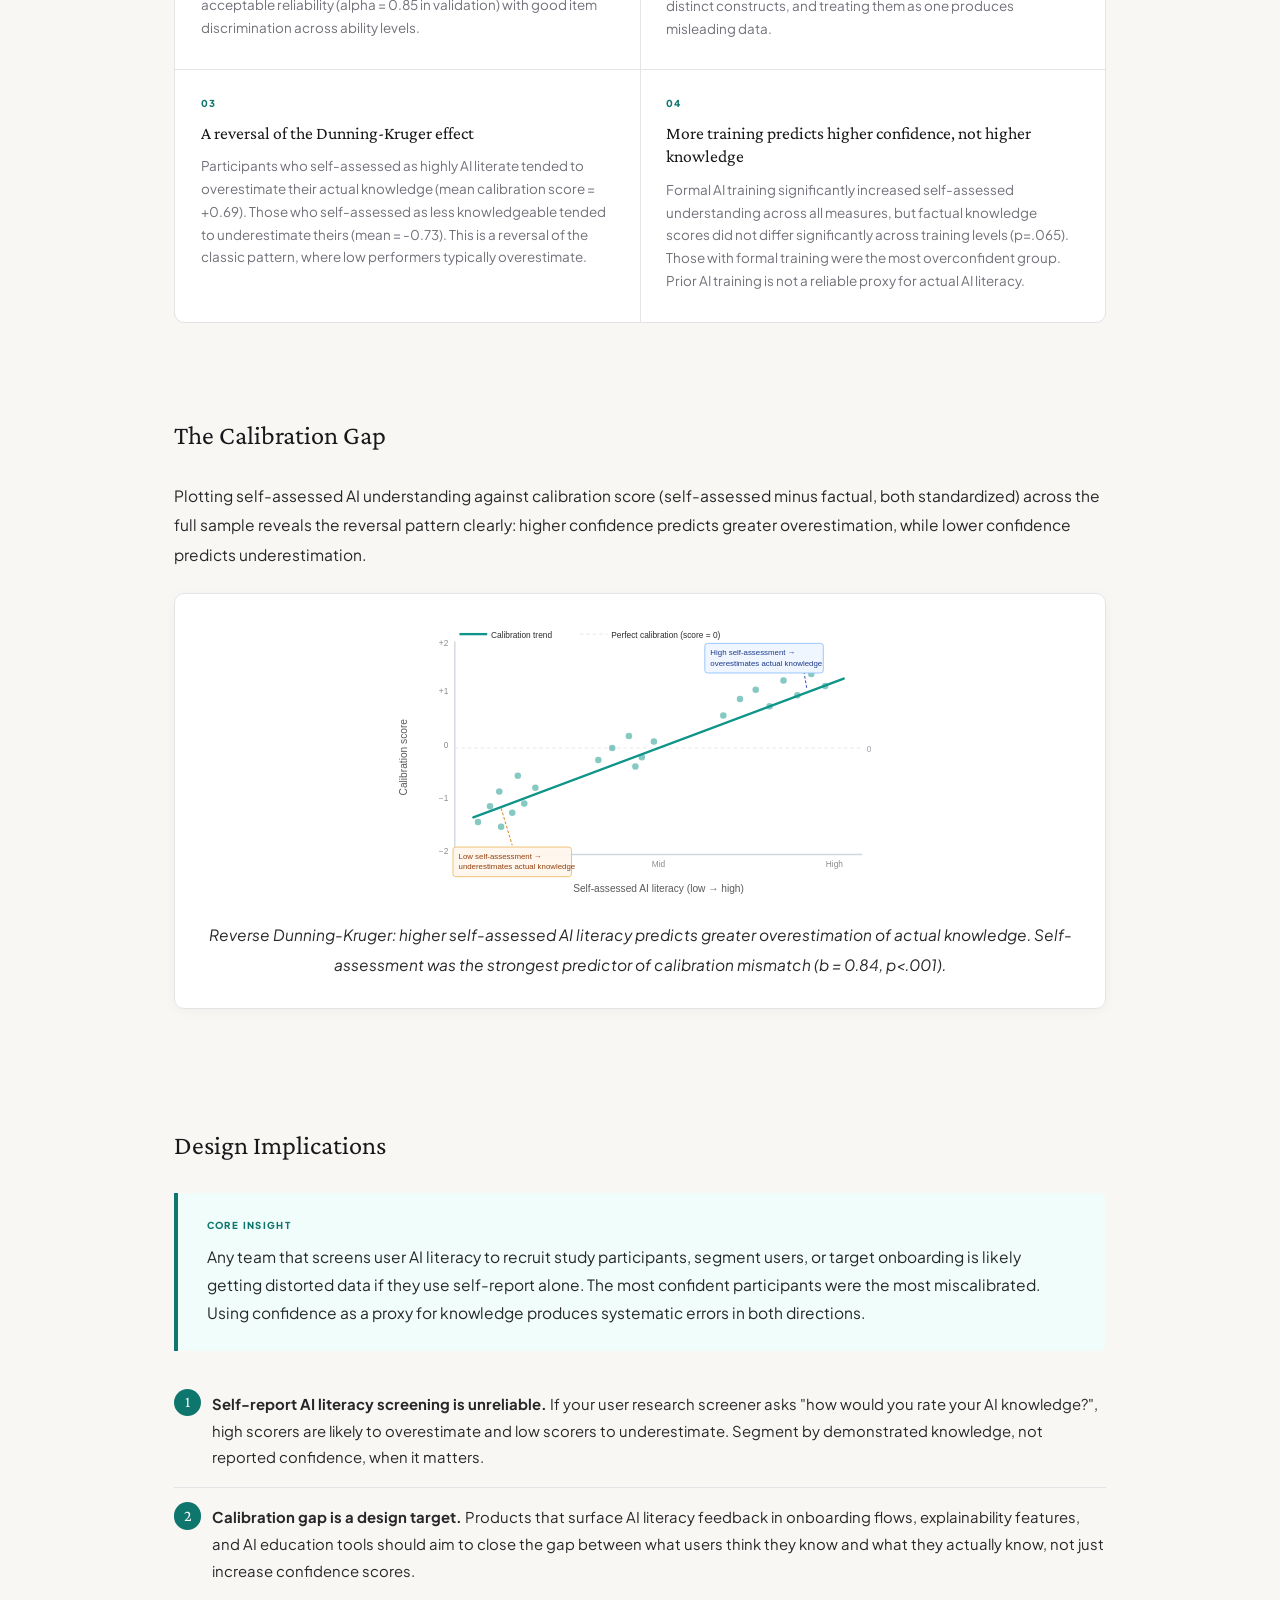
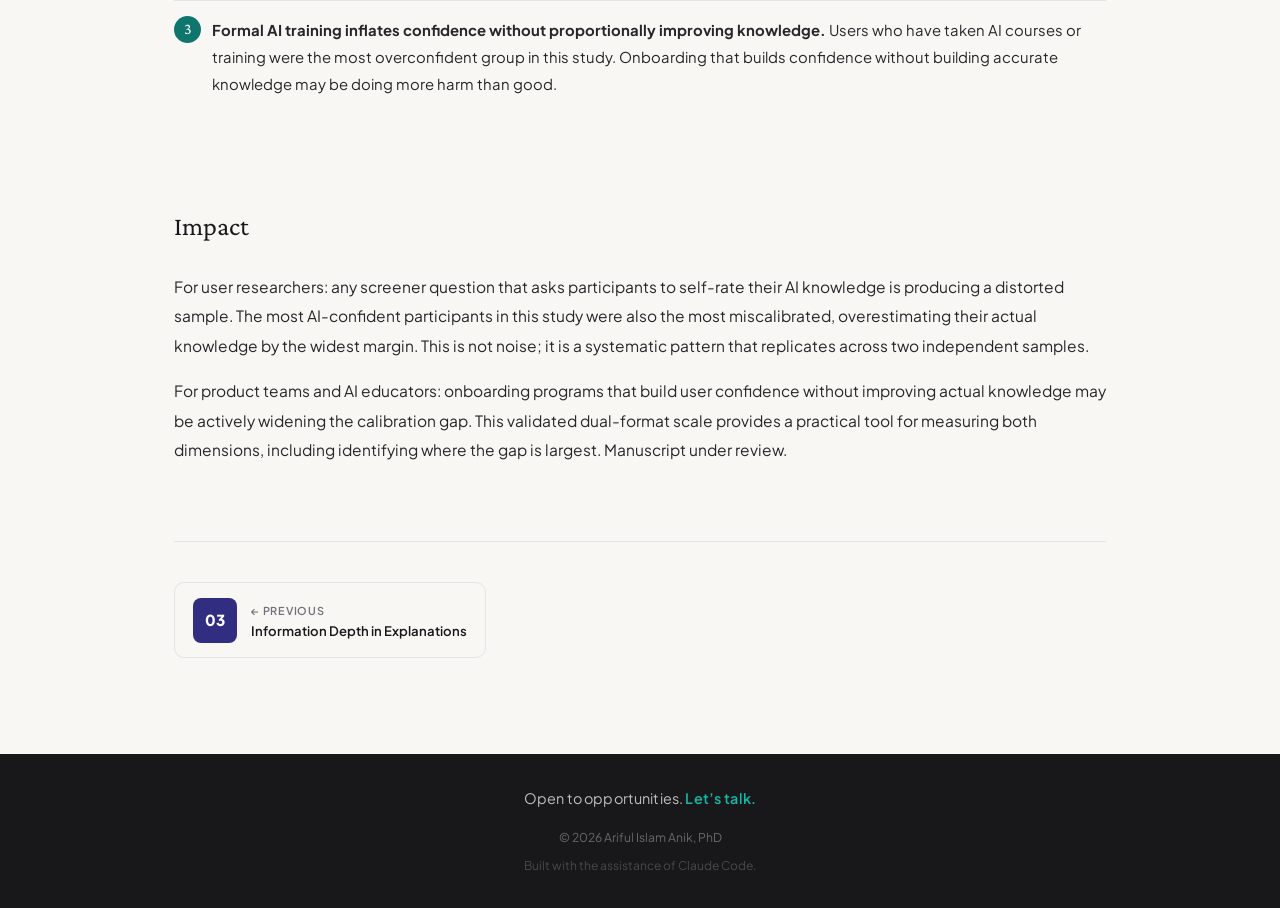
==== commit b817258c: "UX critique fixes: TL;DR cards, lead findings, stats, contact float, process steps - Homepage hero: " ====
--- a/project-ailiteracy.html
+++ b/project-ailiteracy.html
@@ -17,7 +17,7 @@
       <li><a href="projects.html" class="active">Projects</a></li>
       <li><a href="publications.html">Publications</a></li>
       <li><a href="service.html">Experience</a></li>
-      <li><a href="index.html#contact">Contact</a></li>
+      <li><a href="mailto:anik.mdariful@gmail.com">Contact</a></li>
     </ul>
   </nav>
 </header>
@@ -49,6 +49,29 @@
   </div>
 
   <a class="back-link" href="projects.html">← Back to Projects</a>
+
+  <!-- TL;DR card -->
+  <div class="tldr-card">
+    <div class="tldr-item">
+      <span class="tldr-label">Problem</span>
+      <p class="tldr-text">How do we measure AI literacy in a way that captures both what people know and what they think they know?</p>
+    </div>
+    <div class="tldr-item">
+      <span class="tldr-label">Approach</span>
+      <p class="tldr-text">Two-stage psychometric scale development and validation across two independent samples (N&thinsp;=&thinsp;476) using EFA, IRT, and CFA.</p>
+    </div>
+    <div class="tldr-item">
+      <span class="tldr-label">Key Finding</span>
+      <p class="tldr-text">The scale works: but the real discovery is a calibration reversal: people who rate their AI knowledge highest show the largest gap between confidence and actual knowledge.</p>
+    </div>
+  </div>
+
+  <!-- Lead finding callout -->
+  <div class="lead-finding">
+    <div class="lead-finding-stat">476</div>
+    <div class="lead-finding-text"><strong>Participants across two independent validation samples revealed a consistent reverse Dunning-Kruger pattern.</strong> High self-raters systematically overestimated their AI knowledge; low self-raters systematically underestimated it.</div>
+  </div>
+
 
   <!-- Overview -->
   <div class="detail-section">
@@ -506,5 +529,27 @@
   }, { passive: true });
 })();
 </script>
+
+<button class="contact-float" id="contactFloat" aria-label="Copy email address">
+  <svg viewBox="0 0 24 24"><path d="M4 4h16c1.1 0 2 .9 2 2v12c0 1.1-.9 2-2 2H4c-1.1 0-2-.9-2-2V6c0-1.1.9-2 2-2z"/><polyline points="22,6 12,13 2,6"/></svg>
+  <span class="contact-float-tip" id="contactTip">Copy email</span>
+</button>
+<script>
+(function () {
+  var btn = document.getElementById('contactFloat');
+  var tip = document.getElementById('contactTip');
+  if (!btn) return;
+  btn.addEventListener('click', function () {
+    navigator.clipboard.writeText('anik.mdariful@gmail.com').then(function () {
+      tip.textContent = 'Copied!';
+      btn.classList.add('show-tip');
+      setTimeout(function () {
+        tip.textContent = 'Copy email';
+        btn.classList.remove('show-tip');
+      }, 2000);
+    });
+  });
+})();
+</script>
 </body>
 </html>
--- a/style.css
+++ b/style.css
@@ -27,6 +27,8 @@
   --font-display: 'Crimson Pro', Georgia, serif;
   --max-w:     980px;
   --radius:    6px;
+  --teal-bg:   #f0fdfa;
+  --teal-d:    #0d6b63;
 }
 
 html { scroll-behavior: smooth; }
@@ -496,6 +498,92 @@
   font-weight: 600;
 }
 
+/* ── Homepage credential stats ──────────────────── */
+.home-stats {
+  display: flex; gap: 2.5rem; flex-wrap: wrap;
+  margin-top: 2rem; padding-top: 1.75rem;
+  border-top: 1px solid rgba(14,148,136,0.2);
+}
+.home-stat-val {
+  font-family: var(--font-display); font-size: 2.2rem;
+  font-weight: 400; color: var(--navy); line-height: 1;
+  letter-spacing: -0.01em;
+}
+.home-stat-label {
+  font-family: var(--font-ui); font-size: 0.62rem;
+  color: var(--muted); margin-top: 0.3rem;
+  text-transform: uppercase; letter-spacing: 0.1em;
+  font-weight: 600;
+}
+
+/* ── TL;DR summary card ─────────────────────────── */
+.tldr-card {
+  display: grid; grid-template-columns: repeat(3, 1fr);
+  border: 1px solid var(--border); border-radius: 12px;
+  overflow: hidden; margin: 1.5rem 0 0;
+  background: var(--white);
+}
+.tldr-item {
+  padding: 1.4rem 1.6rem;
+  border-right: 1px solid var(--border);
+}
+.tldr-item:last-child { border-right: none; }
+.tldr-label {
+  font-family: var(--font-ui); font-size: 0.6rem;
+  font-weight: 700; text-transform: uppercase;
+  letter-spacing: 0.12em; color: var(--teal);
+  margin-bottom: 0.45rem; display: block;
+}
+.tldr-text {
+  font-size: 0.84rem; color: var(--text); line-height: 1.6; margin: 0;
+}
+
+/* ── Lead finding callout ───────────────────────── */
+.lead-finding {
+  background: var(--navy); border-radius: 12px;
+  padding: 1.8rem 2.2rem; margin: 2rem 0 0;
+  display: flex; align-items: center; gap: 2rem;
+}
+.lead-finding-stat {
+  font-family: var(--font-display); font-size: 3.8rem;
+  font-weight: 400; line-height: 1; flex-shrink: 0;
+  color: var(--teal-lt); min-width: 4.5rem; text-align: center;
+}
+.lead-finding-text {
+  font-size: 0.9rem; line-height: 1.7; color: rgba(255,255,255,0.75);
+}
+.lead-finding-text strong { color: #fff; font-weight: 600; }
+
+/* ── Floating contact button ────────────────────── */
+.contact-float {
+  position: fixed; bottom: 1.75rem; right: 1.75rem;
+  width: 48px; height: 48px; border-radius: 50%;
+  background: var(--teal); color: #fff;
+  border: none; cursor: pointer;
+  display: flex; align-items: center; justify-content: center;
+  box-shadow: 0 4px 16px rgba(15,118,110,0.45);
+  z-index: 100;
+  transition: background 0.15s, transform 0.15s, box-shadow 0.15s;
+}
+.contact-float:hover { background: var(--teal-d); transform: scale(1.07); box-shadow: 0 6px 24px rgba(15,118,110,0.55); }
+.contact-float svg { width: 20px; height: 20px; stroke: #fff; fill: none; stroke-width: 2; stroke-linecap: round; stroke-linejoin: round; }
+.contact-float-tip {
+  position: absolute; right: calc(100% + 0.7rem); top: 50%;
+  transform: translateY(-50%);
+  background: var(--navy); color: #fff;
+  font-family: var(--font-ui); font-size: 0.71rem; font-weight: 600;
+  padding: 0.3rem 0.6rem; border-radius: 6px; white-space: nowrap;
+  opacity: 0; pointer-events: none;
+  transition: opacity 0.15s;
+}
+.contact-float-tip::after {
+  content: ''; position: absolute; left: 100%; top: 50%;
+  transform: translateY(-50%);
+  border: 5px solid transparent; border-left-color: var(--navy);
+}
+.contact-float:hover .contact-float-tip,
+.contact-float.show-tip .contact-float-tip { opacity: 1; }
+
 /* ── Section block ──────────────────────────────── */
 .detail-section {
   background: transparent;
@@ -560,37 +648,41 @@
 .process-steps {
   display: flex; align-items: flex-start;
   gap: 0; overflow-x: auto;
-  padding: 0.4rem 0 0.5rem;
+  padding: 0.5rem 0 0.75rem;
 }
 .process-step {
-  flex: 1; min-width: 100px;
+  flex: 1; min-width: 110px;
   display: flex; flex-direction: column; align-items: center;
   text-align: center; position: relative;
 }
 .process-step:not(:last-child)::after {
   content: '';
-  position: absolute; top: 15px; left: calc(50% + 15px);
-  width: calc(100% - 30px); height: 1.5px;
+  position: absolute; top: 19px; left: calc(50% + 20px);
+  width: calc(100% - 40px); height: 2px;
   background: var(--border);
-}
+  transition: background 0.3s;
+}
+.process-step.active:not(:last-child)::after { background: var(--teal); }
 .step-circle {
-  width: 30px; height: 30px; border-radius: 50%;
+  width: 40px; height: 40px; border-radius: 50%;
   background: var(--white); color: var(--muted);
-  font-family: var(--font-ui); font-size: 0.72rem;
+  font-family: var(--font-ui); font-size: 0.8rem;
   font-weight: 700; display: flex; align-items: center;
-  justify-content: center; margin-bottom: 0.5rem;
+  justify-content: center; margin-bottom: 0.6rem;
   flex-shrink: 0; position: relative; z-index: 1;
-  border: 1.5px solid var(--border);
+  border: 2px solid var(--border);
+  transition: background 0.2s, border-color 0.2s, color 0.2s;
 }
 .process-step.active .step-circle {
   background: var(--teal); color: #fff; border-color: var(--teal);
+  box-shadow: 0 0 0 4px rgba(15,118,110,0.12);
 }
 .step-label {
-  font-family: var(--font-ui); font-size: 0.68rem;
-  font-weight: 500; color: var(--muted); line-height: 1.3;
-  padding: 0 0.2rem;
-}
-.process-step.active .step-label { color: var(--text); font-weight: 600; }
+  font-family: var(--font-ui); font-size: 0.71rem;
+  font-weight: 500; color: var(--muted); line-height: 1.35;
+  padding: 0 0.3rem;
+}
+.process-step.active .step-label { color: var(--navy); font-weight: 600; }
 
 /* ── Method cards ───────────────────────────────── */
 .method-grid {
@@ -1520,4 +1612,11 @@
   .course-grid { grid-template-columns: 1fr; }
   .finding-chips { grid-template-columns: 1fr; }
   .insight-grid { grid-template-columns: 1fr; }
-}
+  .tldr-card { grid-template-columns: 1fr; }
+  .tldr-item { border-right: none; border-bottom: 1px solid var(--border); }
+  .tldr-item:last-child { border-bottom: none; }
+  .lead-finding { flex-direction: column; gap: 1rem; text-align: center; }
+  .lead-finding-stat { font-size: 3rem; min-width: auto; }
+  .home-stats { gap: 1.5rem; }
+  .contact-float { bottom: 1.2rem; right: 1.2rem; width: 44px; height: 44px; }
+}
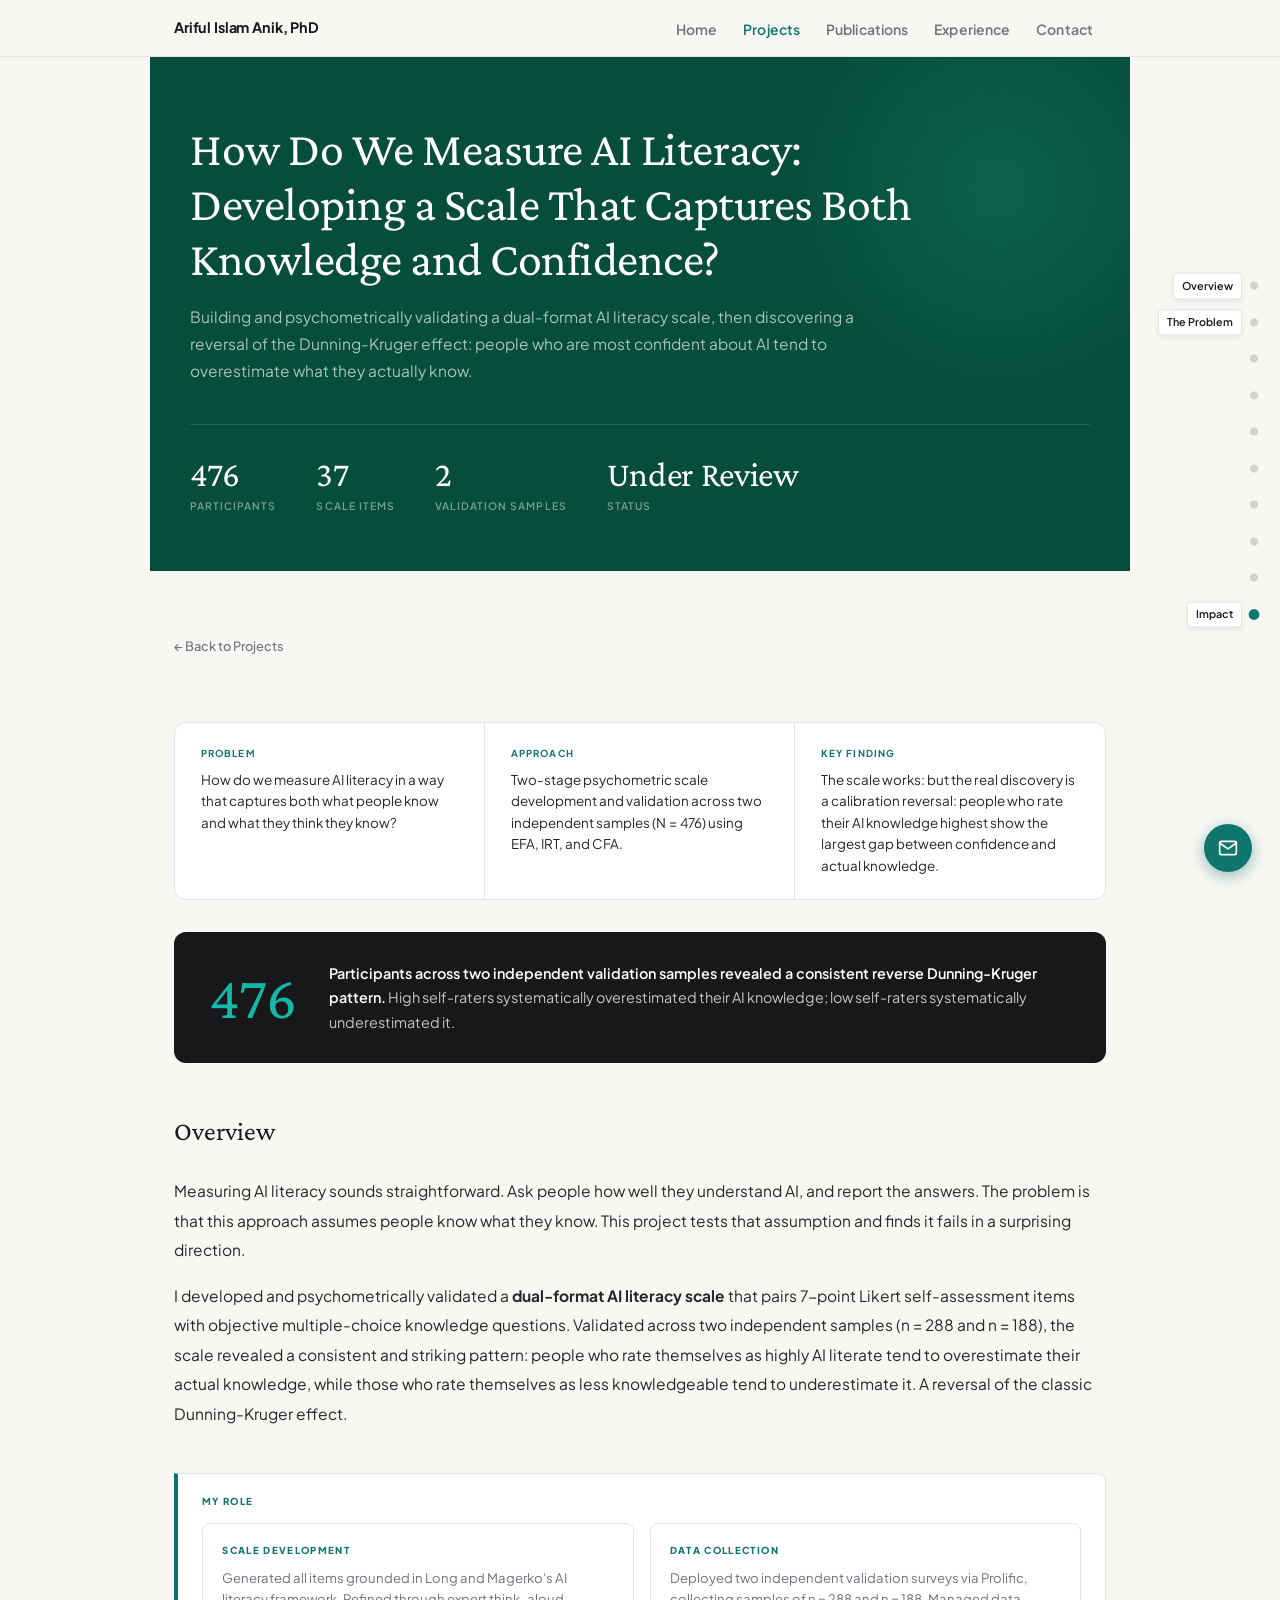
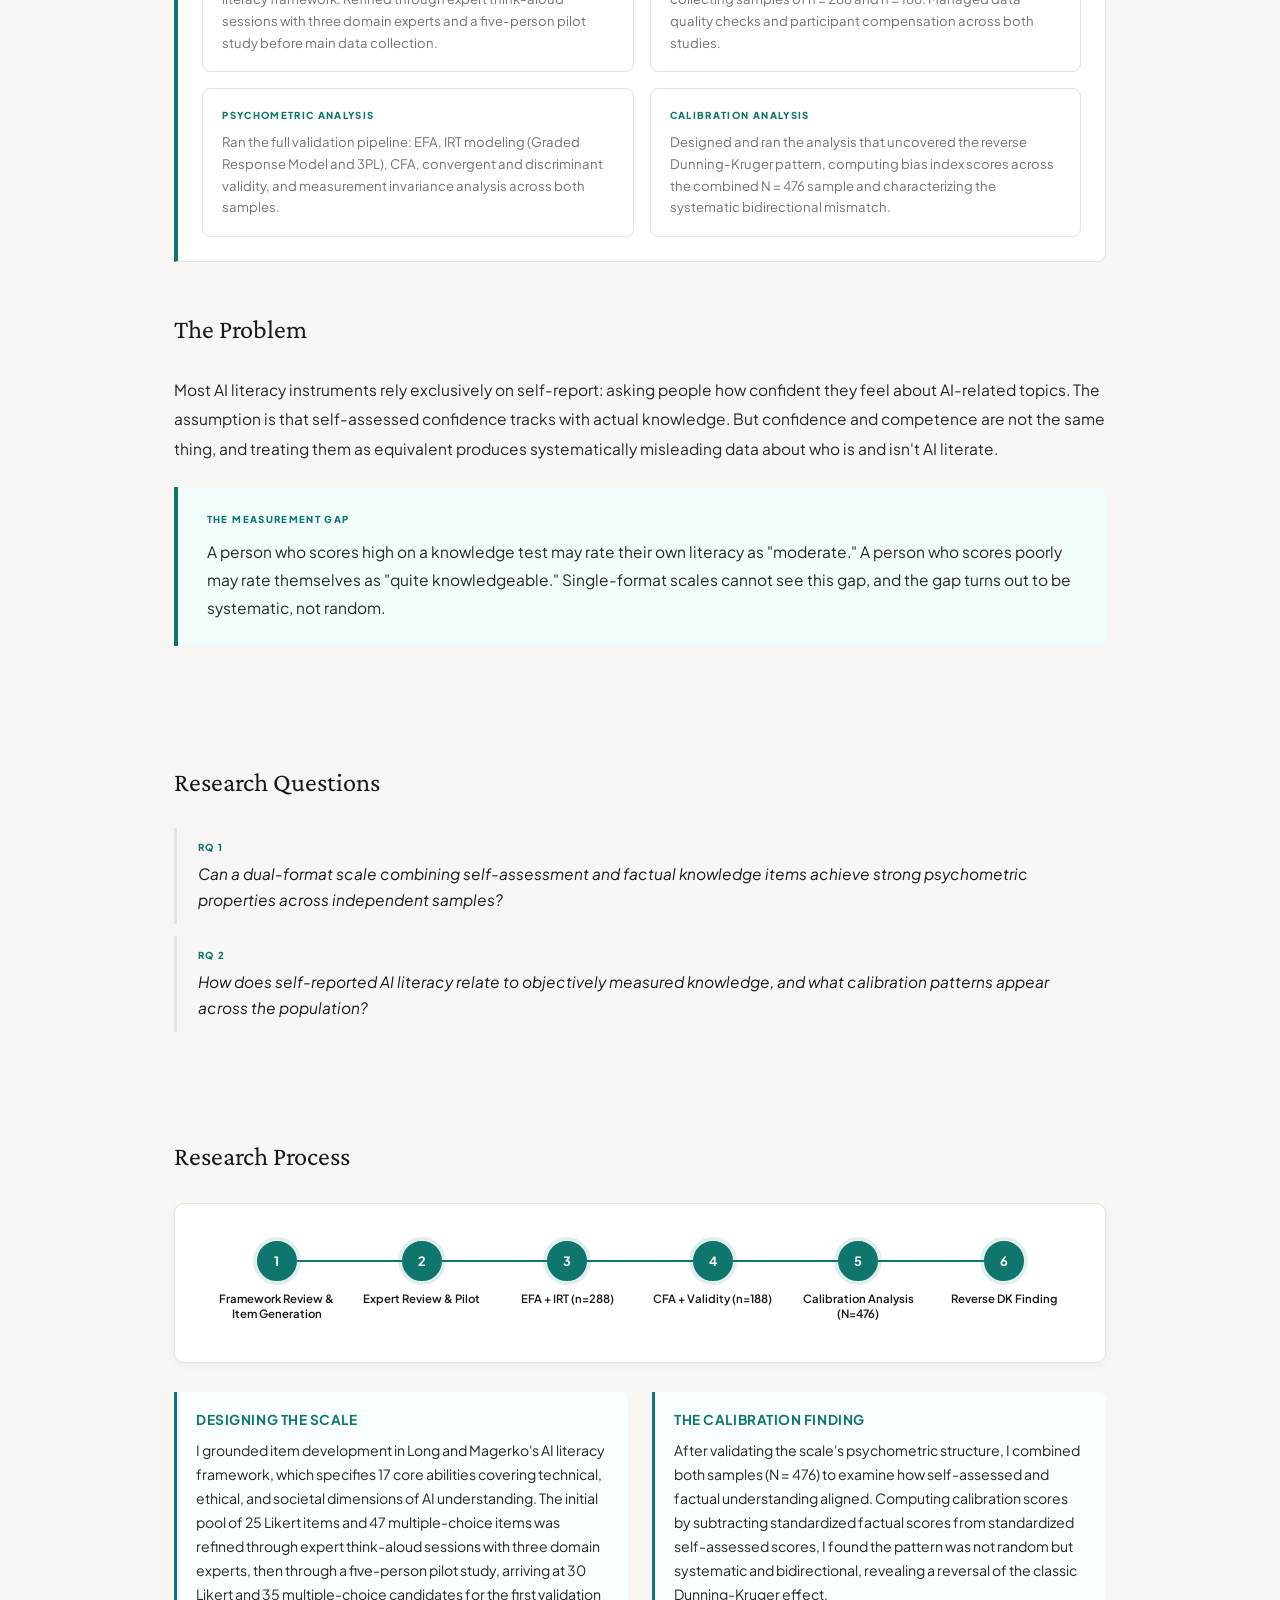
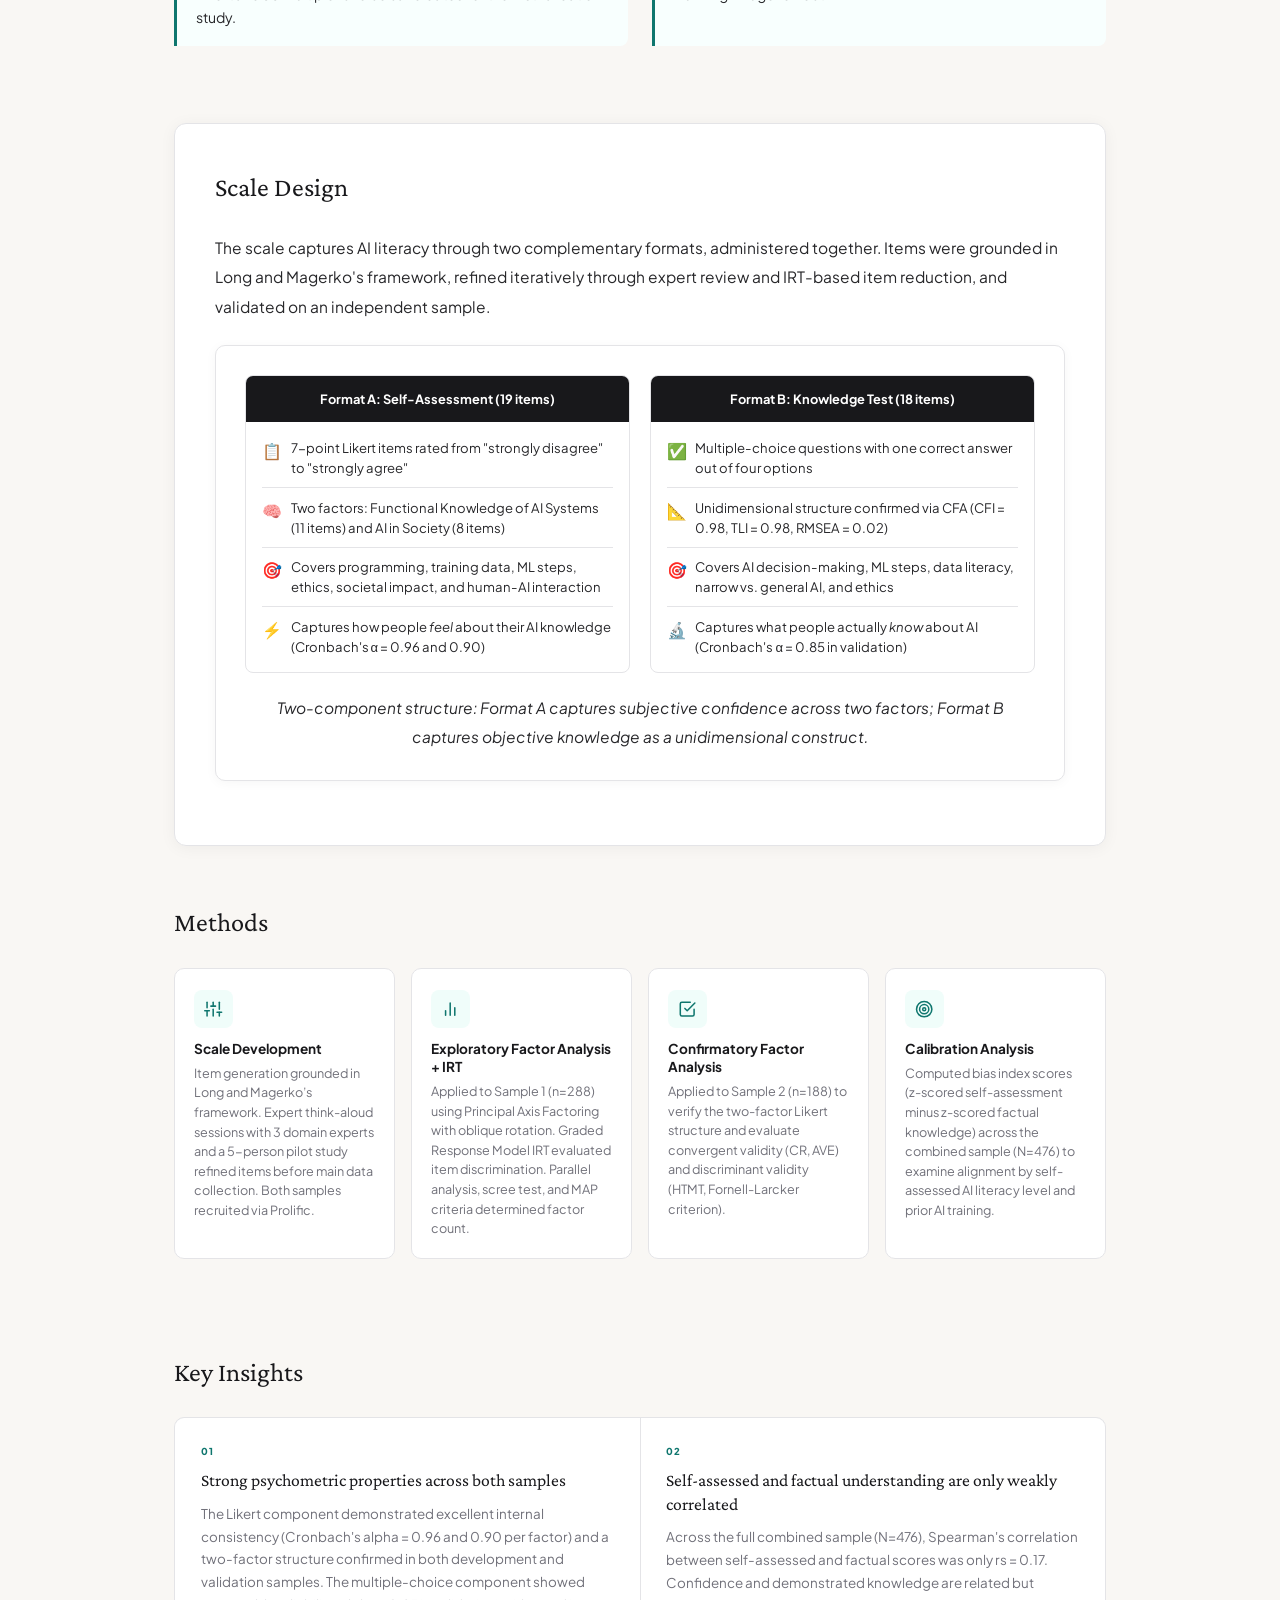
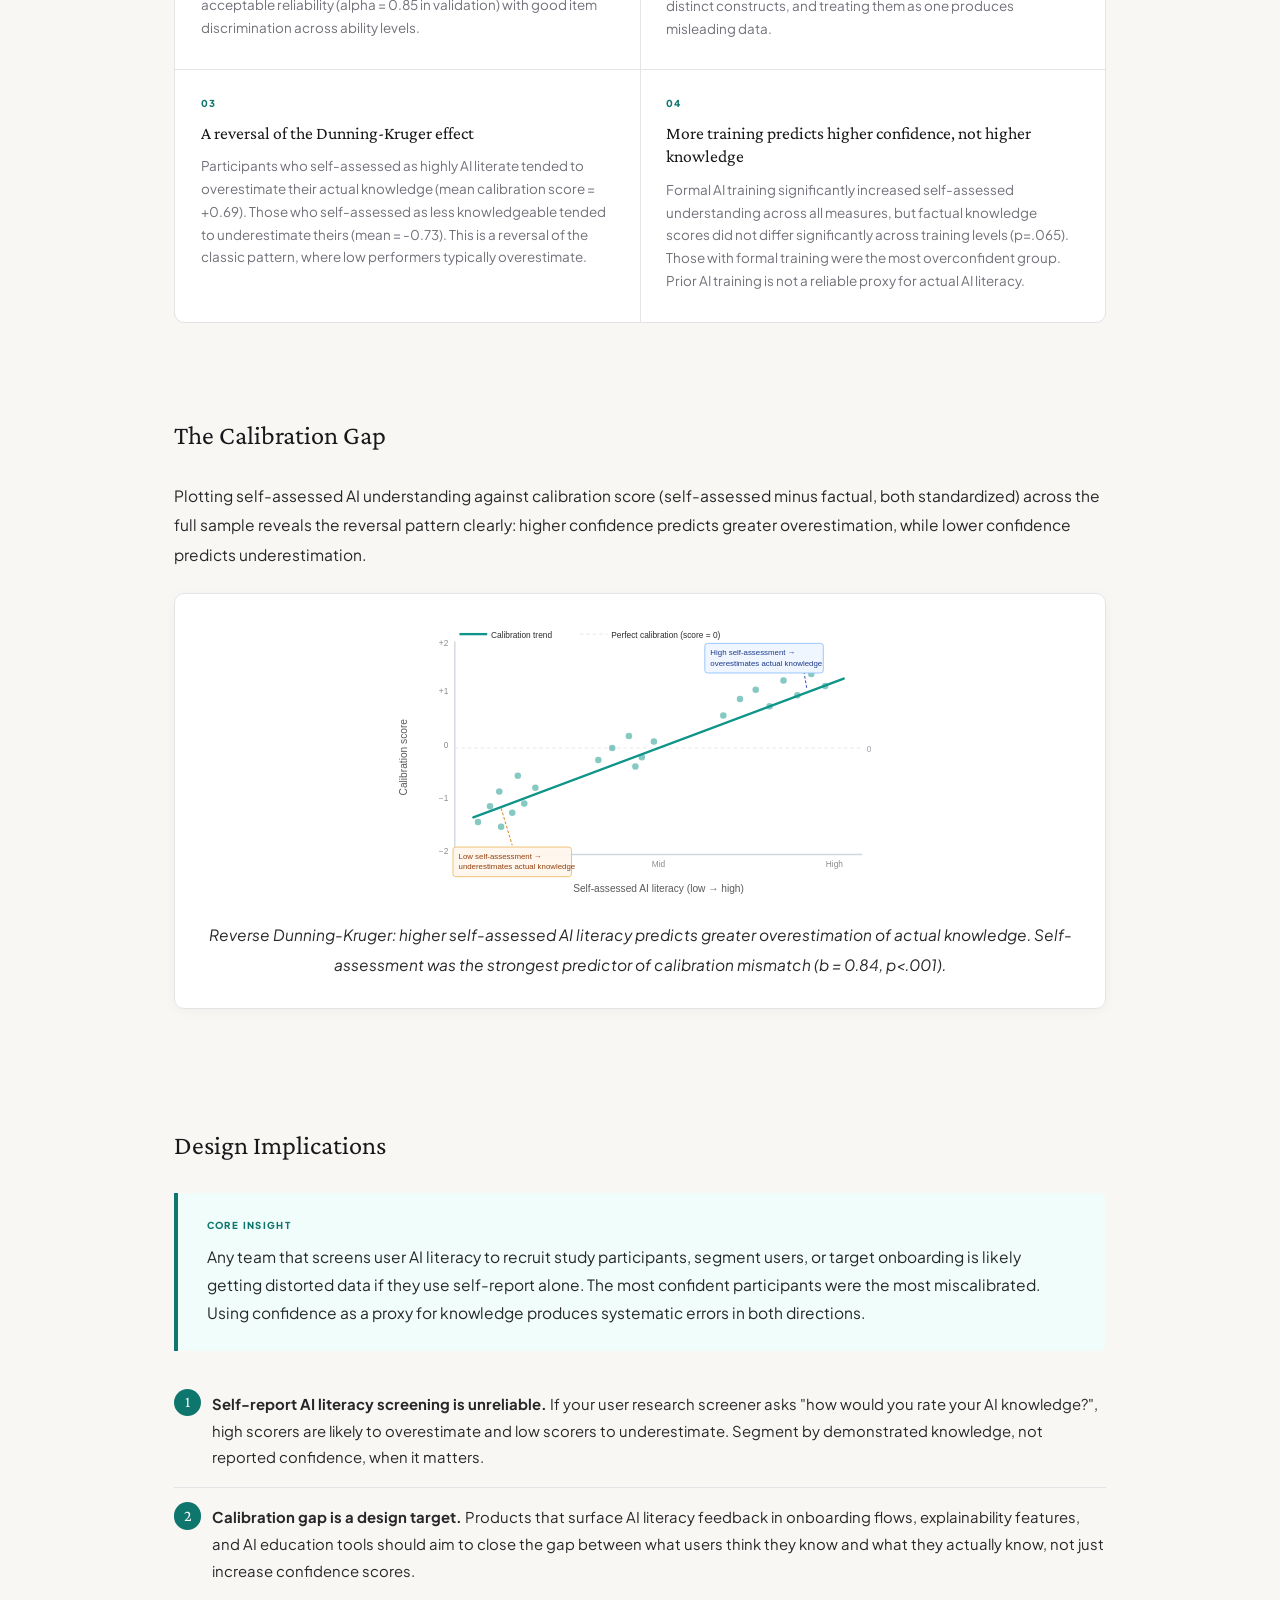
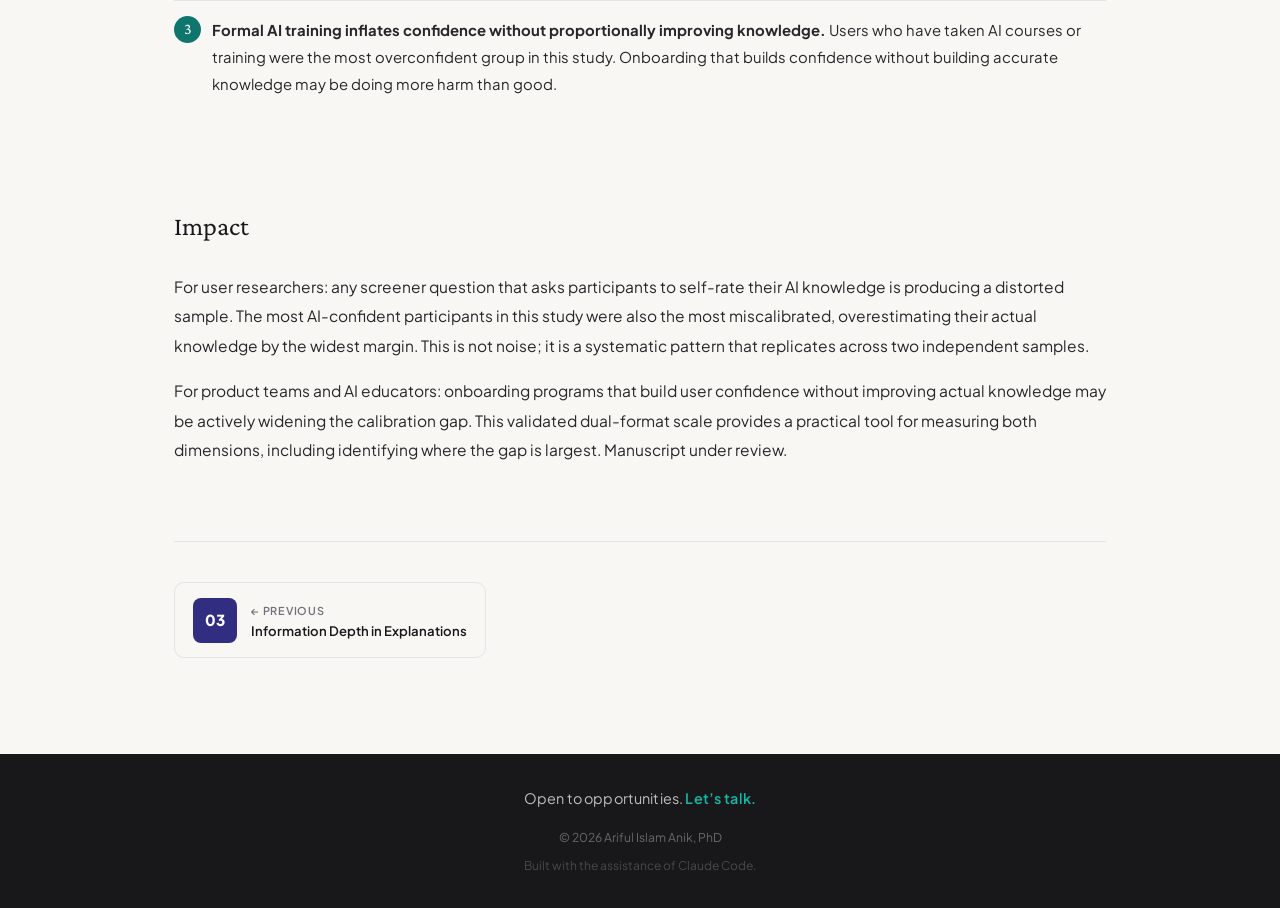
==== commit 208755cd: "Add typography thumbnails, UX improvements across projects and detail pages - Project cards: Option " ====
--- a/project-ailiteracy.html
+++ b/project-ailiteracy.html
@@ -530,6 +530,44 @@
 })();
 </script>
 
+<nav class="page-toc" id="pageToc"></nav>
+<a class="back-float" href="projects.html" id="backFloat">&#8592; Projects</a>
+<script>
+(function () {
+  var toc = document.getElementById('pageToc');
+  var headings = Array.from(document.querySelectorAll('.page-wrap h2')).filter(function (h) {
+    return !h.closest('[style*="display:none"]');
+  });
+  headings.forEach(function (h, i) {
+    if (!h.id) h.id = 'sec-' + i;
+    var a = document.createElement('a');
+    a.className = 'toc-dot'; a.href = '#' + h.id;
+    a.innerHTML = '<span class="toc-dot-label">' + h.textContent + '</span><span class="toc-dot-circle"></span>';
+    a.addEventListener('click', function (e) {
+      e.preventDefault();
+      document.getElementById(h.id).scrollIntoView({ behavior: 'smooth', block: 'start' });
+    });
+    toc.appendChild(a);
+  });
+  var dots = toc.querySelectorAll('.toc-dot');
+  var secObs = new IntersectionObserver(function (entries) {
+    entries.forEach(function (e) {
+      if (e.isIntersecting) {
+        dots.forEach(function (d) { d.classList.remove('active'); });
+        var idx = headings.indexOf(e.target);
+        if (idx >= 0) dots[idx].classList.add('active');
+      }
+    });
+  }, { rootMargin: '-15% 0px -75% 0px' });
+  headings.forEach(function (h) { secObs.observe(h); });
+
+  var backBtn = document.getElementById('backFloat');
+  window.addEventListener('scroll', function () {
+    backBtn.classList.toggle('visible', document.documentElement.scrollTop > 400);
+  }, { passive: true });
+})();
+</script>
+
 <button class="contact-float" id="contactFloat" aria-label="Copy email address">
   <svg viewBox="0 0 24 24"><path d="M4 4h16c1.1 0 2 .9 2 2v12c0 1.1-.9 2-2 2H4c-1.1 0-2-.9-2-2V6c0-1.1.9-2 2-2z"/><polyline points="22,6 12,13 2,6"/></svg>
   <span class="contact-float-tip" id="contactTip">Copy email</span>
--- a/style.css
+++ b/style.css
@@ -336,10 +336,10 @@
 }
 
 .proj-strip {
-  padding: 2rem 1.8rem 1.6rem;
+  padding: 1.8rem 1.8rem 1.5rem;
   position: relative;
   overflow: hidden;
-  min-height: 200px;
+  min-height: 160px;
   display: flex;
   flex-direction: column;
   justify-content: flex-end;
@@ -371,21 +371,39 @@
 
 .proj-num {
   font-family: var(--font-ui);
-  font-size: 0.65rem; font-weight: 700;
+  font-size: 0.62rem; font-weight: 700;
   letter-spacing: 0.14em; text-transform: uppercase;
-  margin-bottom: 0.9rem; display: block;
+  margin-bottom: 0.6rem; display: block;
   color: rgba(255,255,255,0.45);
   position: relative; z-index: 1;
 }
+.proj-strip.c1 .proj-num { color: #818cf8; }
+.proj-strip.c2 .proj-num { color: #2dd4bf; }
+.proj-strip.c3 .proj-num { color: #a5b4fc; }
+.proj-strip.c4 .proj-num { color: #34d399; }
 .proj-strip h2 {
-  font-family: var(--font-ui); font-size: 1.05rem;
-  font-weight: 700; color: #fff;
-  line-height: 1.3; margin-bottom: 0.5rem;
+  font-family: var(--font-display); font-size: 1.2rem;
+  font-weight: 400; color: rgba(255,255,255,0.9);
+  line-height: 1.25; margin-bottom: 0.5rem;
   position: relative; z-index: 1;
 }
-.proj-strip .proj-tagline {
-  font-size: 0.82rem; color: rgba(255,255,255,0.6);
-  line-height: 1.55; position: relative; z-index: 1;
+.proj-body .proj-tagline {
+  font-size: 0.82rem; color: var(--muted);
+  line-height: 1.6; margin-bottom: 1rem;
+}
+
+.proj-ghost {
+  position: absolute;
+  top: 0.4rem; right: 1rem;
+  font-family: var(--font-display);
+  font-size: 5rem;
+  font-weight: 300;
+  line-height: 0.85;
+  color: rgba(255,255,255,0.07);
+  letter-spacing: -0.03em;
+  pointer-events: none;
+  user-select: none;
+  z-index: 0;
 }
 
 .proj-body {
@@ -498,23 +516,19 @@
   font-weight: 600;
 }
 
-/* ── Homepage credential stats ──────────────────── */
-.home-stats {
-  display: flex; gap: 2.5rem; flex-wrap: wrap;
-  margin-top: 2rem; padding-top: 1.75rem;
-  border-top: 1px solid rgba(14,148,136,0.2);
-}
-.home-stat-val {
-  font-family: var(--font-display); font-size: 2.2rem;
-  font-weight: 400; color: var(--navy); line-height: 1;
-  letter-spacing: -0.01em;
-}
-.home-stat-label {
-  font-family: var(--font-ui); font-size: 0.62rem;
-  color: var(--muted); margin-top: 0.3rem;
-  text-transform: uppercase; letter-spacing: 0.1em;
-  font-weight: 600;
-}
+/* ── Homepage credential badges ─────────────────── */
+.home-badges {
+  display: flex; gap: 0.6rem; flex-wrap: wrap;
+  margin-top: 1.5rem;
+}
+.home-badge {
+  display: inline-flex; align-items: center; gap: 0.45rem;
+  font-family: var(--font-ui); font-size: 0.78rem; font-weight: 600;
+  color: var(--teal); background: var(--teal-bg);
+  border: 1px solid rgba(14,148,136,0.25);
+  padding: 0.4rem 0.85rem; border-radius: 999px;
+}
+.home-badge svg { width: 13px; height: 13px; stroke: var(--teal); flex-shrink: 0; }
 
 /* ── TL;DR summary card ─────────────────────────── */
 .tldr-card {
@@ -1585,6 +1599,96 @@
   color: #fff; background: var(--teal);
   padding: 0.18rem 0.6rem; border-radius: 4px;
 }
+
+/* ── Project outcome callout ────────────────────── */
+.proj-outcome {
+  font-size: 0.79rem; font-weight: 600;
+  color: var(--navy); background: var(--tag-bg);
+  border-left: 3px solid var(--teal);
+  padding: 0.5rem 0.8rem;
+  border-radius: 0 6px 6px 0;
+  margin-bottom: 1rem; line-height: 1.5;
+}
+
+/* ── Filter bar ─────────────────────────────────── */
+.filter-bar {
+  display: flex; align-items: center; justify-content: space-between;
+  margin-bottom: 1.2rem; min-height: 28px;
+}
+.filter-hint {
+  font-family: var(--font-ui); font-size: 0.72rem;
+  color: var(--muted); font-weight: 500;
+}
+.filter-reset {
+  font-family: var(--font-ui); font-size: 0.72rem;
+  font-weight: 600; color: var(--teal);
+  background: var(--teal-bg); border: 1px solid rgba(15,118,110,0.2);
+  border-radius: 20px; padding: 0.25rem 0.75rem;
+  cursor: pointer; transition: background 0.15s;
+}
+.filter-reset:hover { background: #ccfbf1; }
+.filter-reset[hidden] { display: none; }
+
+/* ── Projects empty state ───────────────────────── */
+.projects-empty {
+  text-align: center; padding: 4rem 2rem; grid-column: 1 / -1;
+  color: var(--muted); font-size: 0.9rem; line-height: 1.8;
+}
+.projects-empty[hidden] { display: none; }
+.projects-empty-reset {
+  display: inline-block; margin-top: 0.75rem;
+  font-family: var(--font-ui); font-size: 0.8rem;
+  font-weight: 600; color: var(--teal);
+  background: none; border: none; cursor: pointer;
+  text-decoration: underline; padding: 0;
+}
+
+/* ── Page mini-TOC (floating dots, right side) ───── */
+.page-toc {
+  position: fixed; right: 1.4rem;
+  top: 50%; transform: translateY(-50%);
+  display: flex; flex-direction: column;
+  gap: 10px; z-index: 90;
+}
+.toc-dot {
+  display: flex; align-items: center; justify-content: flex-end;
+  gap: 8px; cursor: pointer; text-decoration: none;
+}
+.toc-dot-circle {
+  width: 8px; height: 8px; border-radius: 50%; flex-shrink: 0;
+  background: rgba(0,0,0,0.15);
+  transition: background 0.2s, transform 0.2s;
+}
+.toc-dot:hover .toc-dot-circle,
+.toc-dot.active .toc-dot-circle { background: var(--teal); transform: scale(1.35); }
+.toc-dot-label {
+  font-family: var(--font-ui); font-size: 0.67rem; font-weight: 600;
+  color: var(--navy); background: var(--white);
+  border: 1px solid var(--border); border-radius: 4px;
+  padding: 0.18rem 0.5rem; white-space: nowrap;
+  opacity: 0; pointer-events: none;
+  box-shadow: 0 2px 6px rgba(0,0,0,0.07);
+  transition: opacity 0.15s;
+}
+.toc-dot:hover .toc-dot-label,
+.toc-dot.active .toc-dot-label { opacity: 1; }
+@media (max-width: 1100px) { .page-toc { display: none; } }
+
+/* ── Floating back button ───────────────────────── */
+.back-float {
+  position: fixed; bottom: 2rem; left: 2rem;
+  display: flex; align-items: center; gap: 0.35rem;
+  font-family: var(--font-ui); font-size: 0.72rem; font-weight: 700;
+  color: var(--navy); background: var(--white);
+  border: 1px solid var(--border); border-radius: 20px;
+  padding: 0.45rem 0.9rem; text-decoration: none;
+  z-index: 90; box-shadow: 0 2px 8px rgba(0,0,0,0.08);
+  opacity: 0; transform: translateY(8px); pointer-events: none;
+  transition: opacity 0.25s, transform 0.25s, box-shadow 0.2s;
+}
+.back-float.visible { opacity: 1; transform: translateY(0); pointer-events: auto; }
+.back-float:hover { box-shadow: 0 4px 16px rgba(0,0,0,0.12); text-decoration: none; }
+@media (max-width: 680px) { .back-float { display: none; } }
 
 /* ── Responsive ─────────────────────────────────── */
 @media (max-width: 680px) {
@@ -1617,6 +1721,6 @@
   .tldr-item:last-child { border-bottom: none; }
   .lead-finding { flex-direction: column; gap: 1rem; text-align: center; }
   .lead-finding-stat { font-size: 3rem; min-width: auto; }
-  .home-stats { gap: 1.5rem; }
+  .home-badges { gap: 0.5rem; }
   .contact-float { bottom: 1.2rem; right: 1.2rem; width: 44px; height: 44px; }
 }
